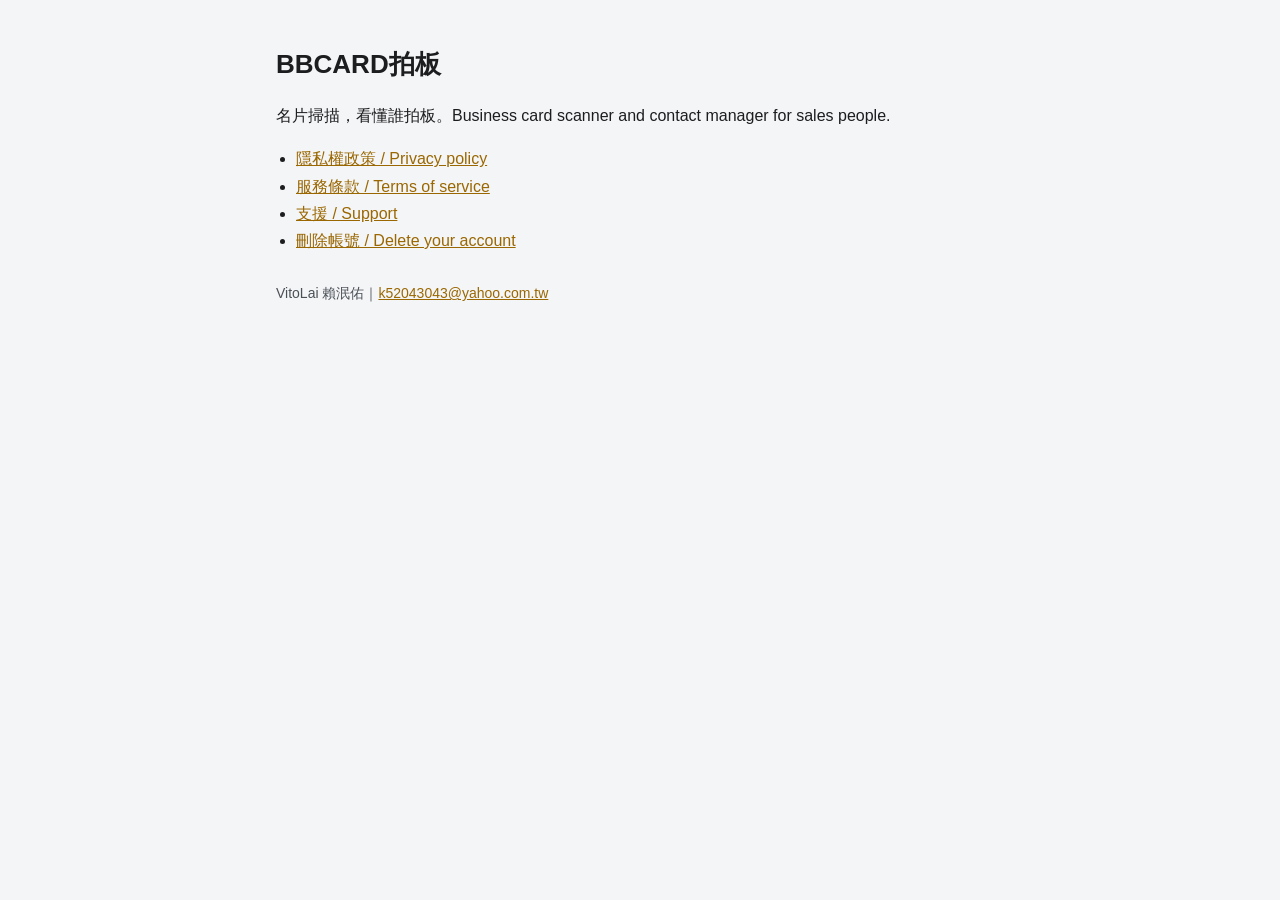
==== index.html @ b39d844d "Publish BBCARD privacy policy, terms, support and account-deletion pages Static pages generated from" ====
<!doctype html>
<html lang="zh-Hant"><head><meta charset="utf-8"><meta name="viewport" content="width=device-width, initial-scale=1"><title>BBCARD拍板</title><style>
:root{--bg:#f4f5f7;--card:#fff;--ink:#1c1d1f;--sub:#4b5057;--accent:#9a6700;--line:#e0e2e6}
@media (prefers-color-scheme:dark){:root{--bg:#242424;--card:#2f2f2f;--ink:#f4f4f4;--sub:#bdbdbd;--accent:#ffc83d;--line:#474747}}
*{box-sizing:border-box}
body{margin:0;background:var(--bg);color:var(--ink);font:16px/1.7 -apple-system,BlinkMacSystemFont,"Segoe UI","Noto Sans TC","PingFang TC","Microsoft JhengHei",Roboto,sans-serif}
main{max-width:760px;margin:0 auto;padding:24px 16px 64px}
header.top{display:flex;gap:12px;align-items:center;justify-content:space-between;flex-wrap:wrap;margin-bottom:8px}
header.top a.brand{font-weight:800;color:var(--ink);text-decoration:none;font-size:18px}
nav a{margin-right:14px;color:var(--accent);text-decoration:none;font-weight:600}
section.lang{background:var(--card);border:1px solid var(--line);border-radius:16px;padding:8px 22px 22px;margin:18px 0}
h1{font-size:26px;margin:18px 0 4px}
h2{font-size:18px;margin:26px 0 6px}
p,li{color:var(--ink)}
ul{padding-left:20px}
a{color:var(--accent)}
.meta{color:var(--sub);font-size:14px}
footer{color:var(--sub);font-size:14px;margin-top:28px}
</style></head>
<body><main>
<h1>BBCARD拍板</h1>
<p>名片掃描，看懂誰拍板。Business card scanner and contact manager for sales people.</p>
<ul>
<li><a href="privacy.html">隱私權政策 / Privacy policy</a></li>
<li><a href="terms.html">服務條款 / Terms of service</a></li>
<li><a href="support.html">支援 / Support</a></li>
<li><a href="delete-account.html">刪除帳號 / Delete your account</a></li>
</ul>
<footer>VitoLai 賴泯佑｜<a href="mailto:k52043043@yahoo.com.tw">k52043043@yahoo.com.tw</a></footer>
</main></body></html>
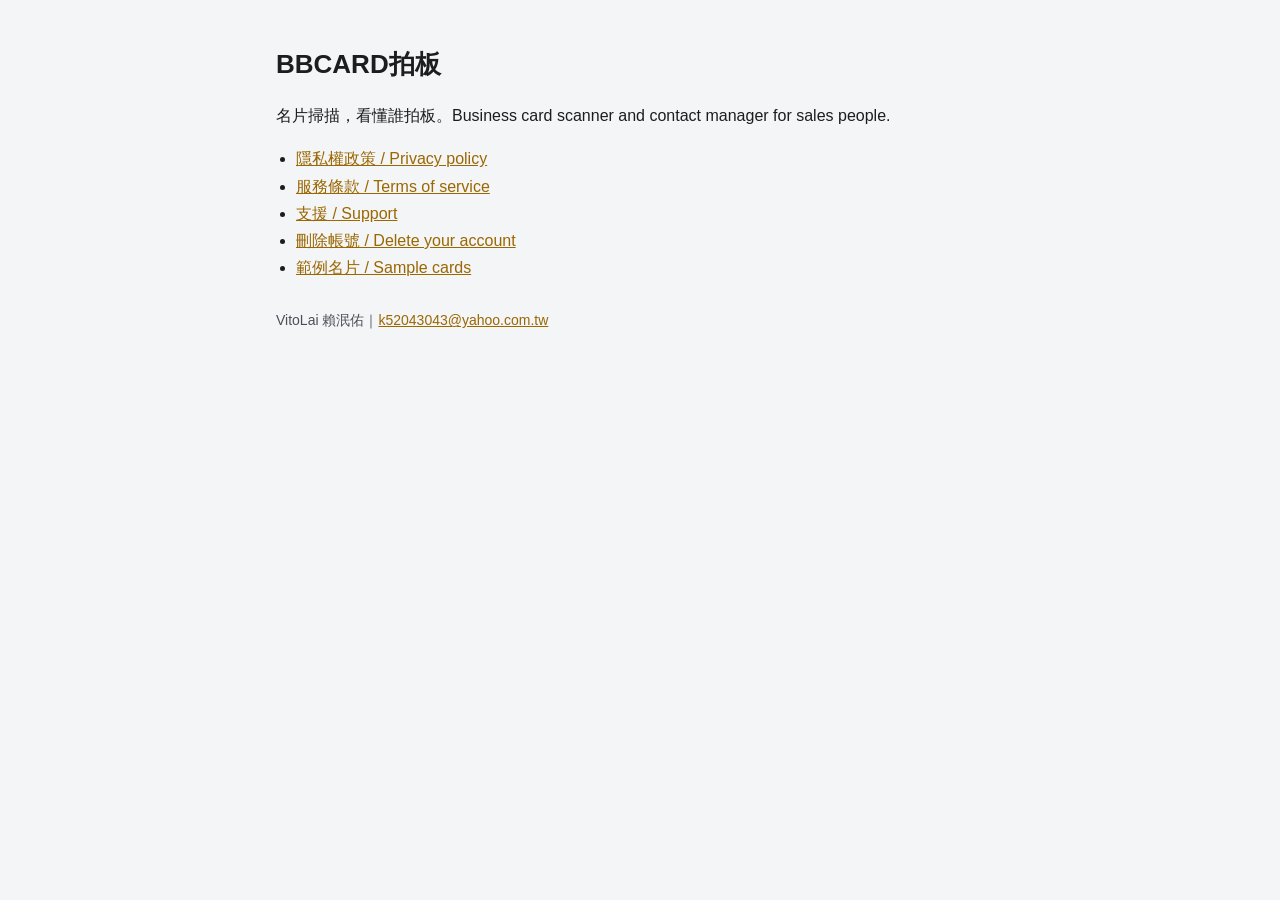
==== commit 00ef5fb0: "Add two fictional sample business cards for App Review A reviewer with no business card at hand can " ====
--- a/index.html
+++ b/index.html
@@ -25,6 +25,7 @@
 <li><a href="terms.html">服務條款 / Terms of service</a></li>
 <li><a href="support.html">支援 / Support</a></li>
 <li><a href="delete-account.html">刪除帳號 / Delete your account</a></li>
+<li><a href="sample-cards.html">範例名片 / Sample cards</a></li>
 </ul>
 <footer>VitoLai 賴泯佑｜<a href="mailto:k52043043@yahoo.com.tw">k52043043@yahoo.com.tw</a></footer>
 </main></body></html>
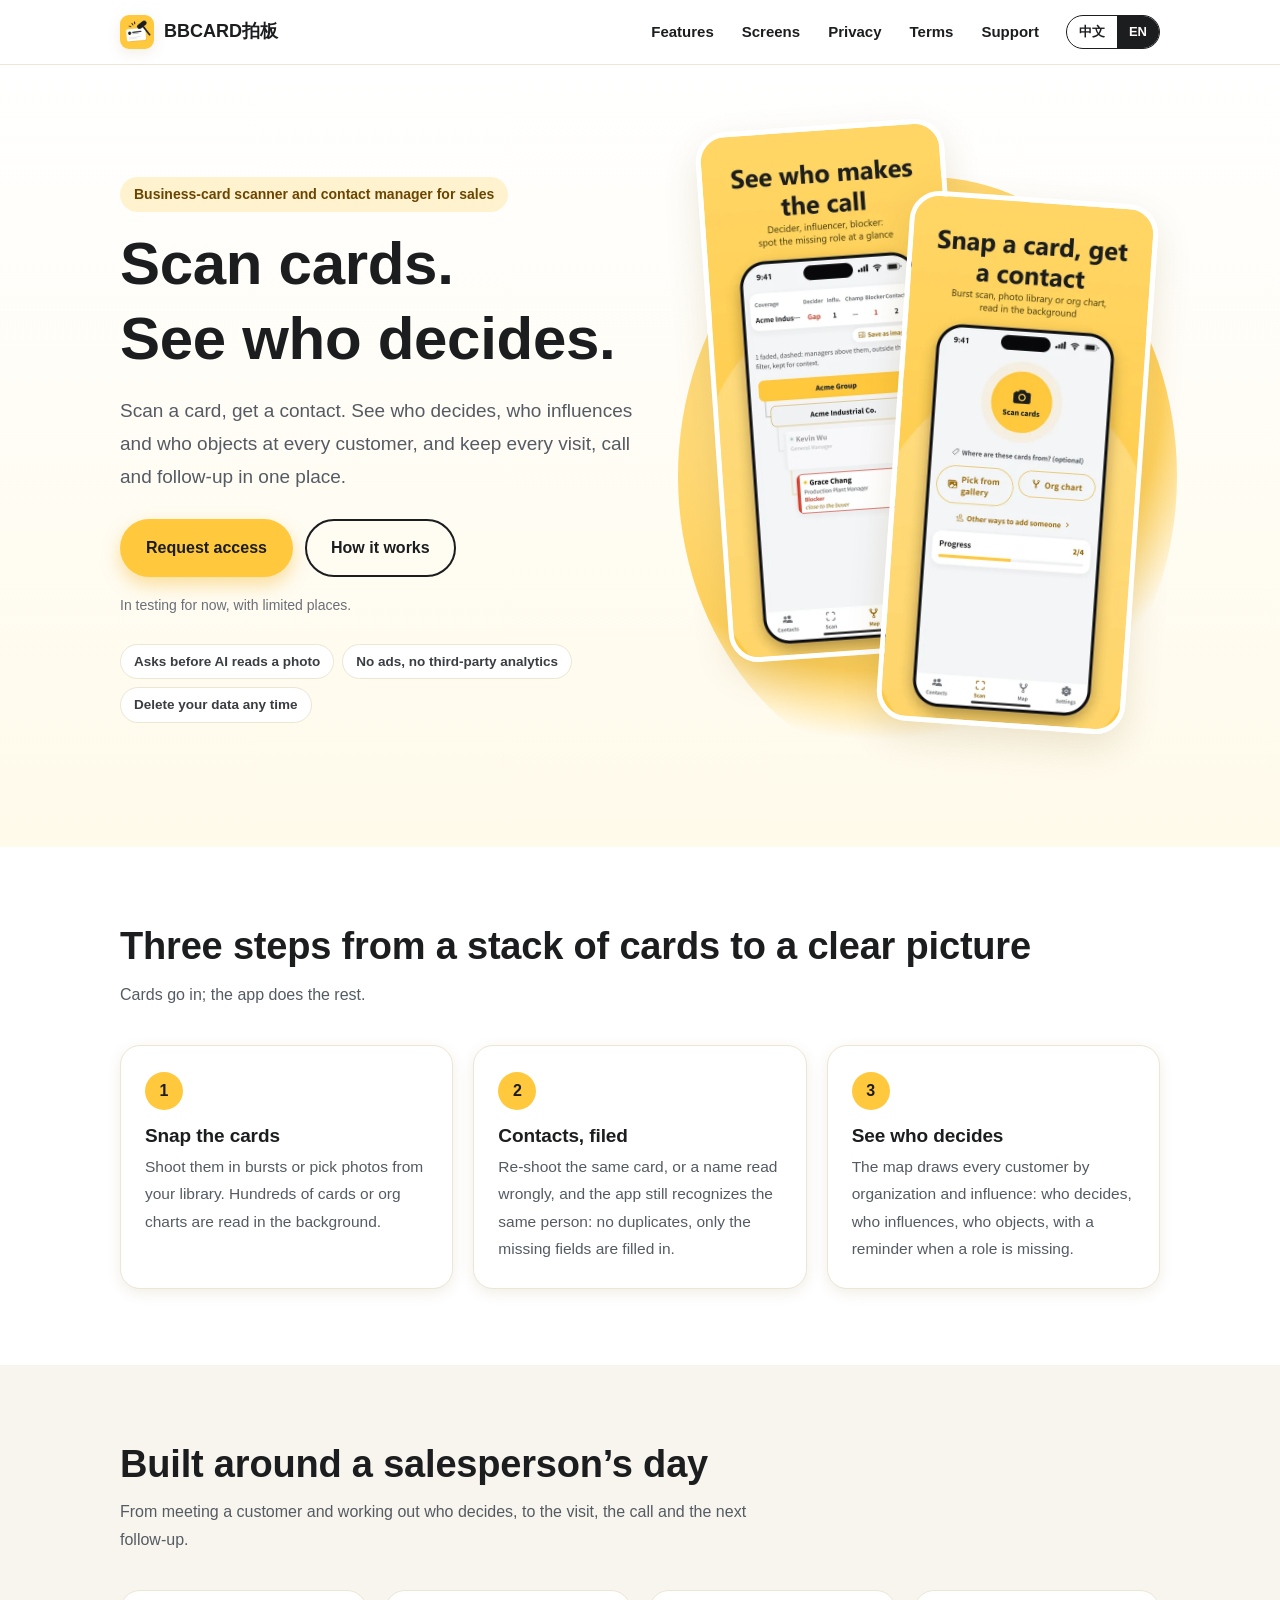
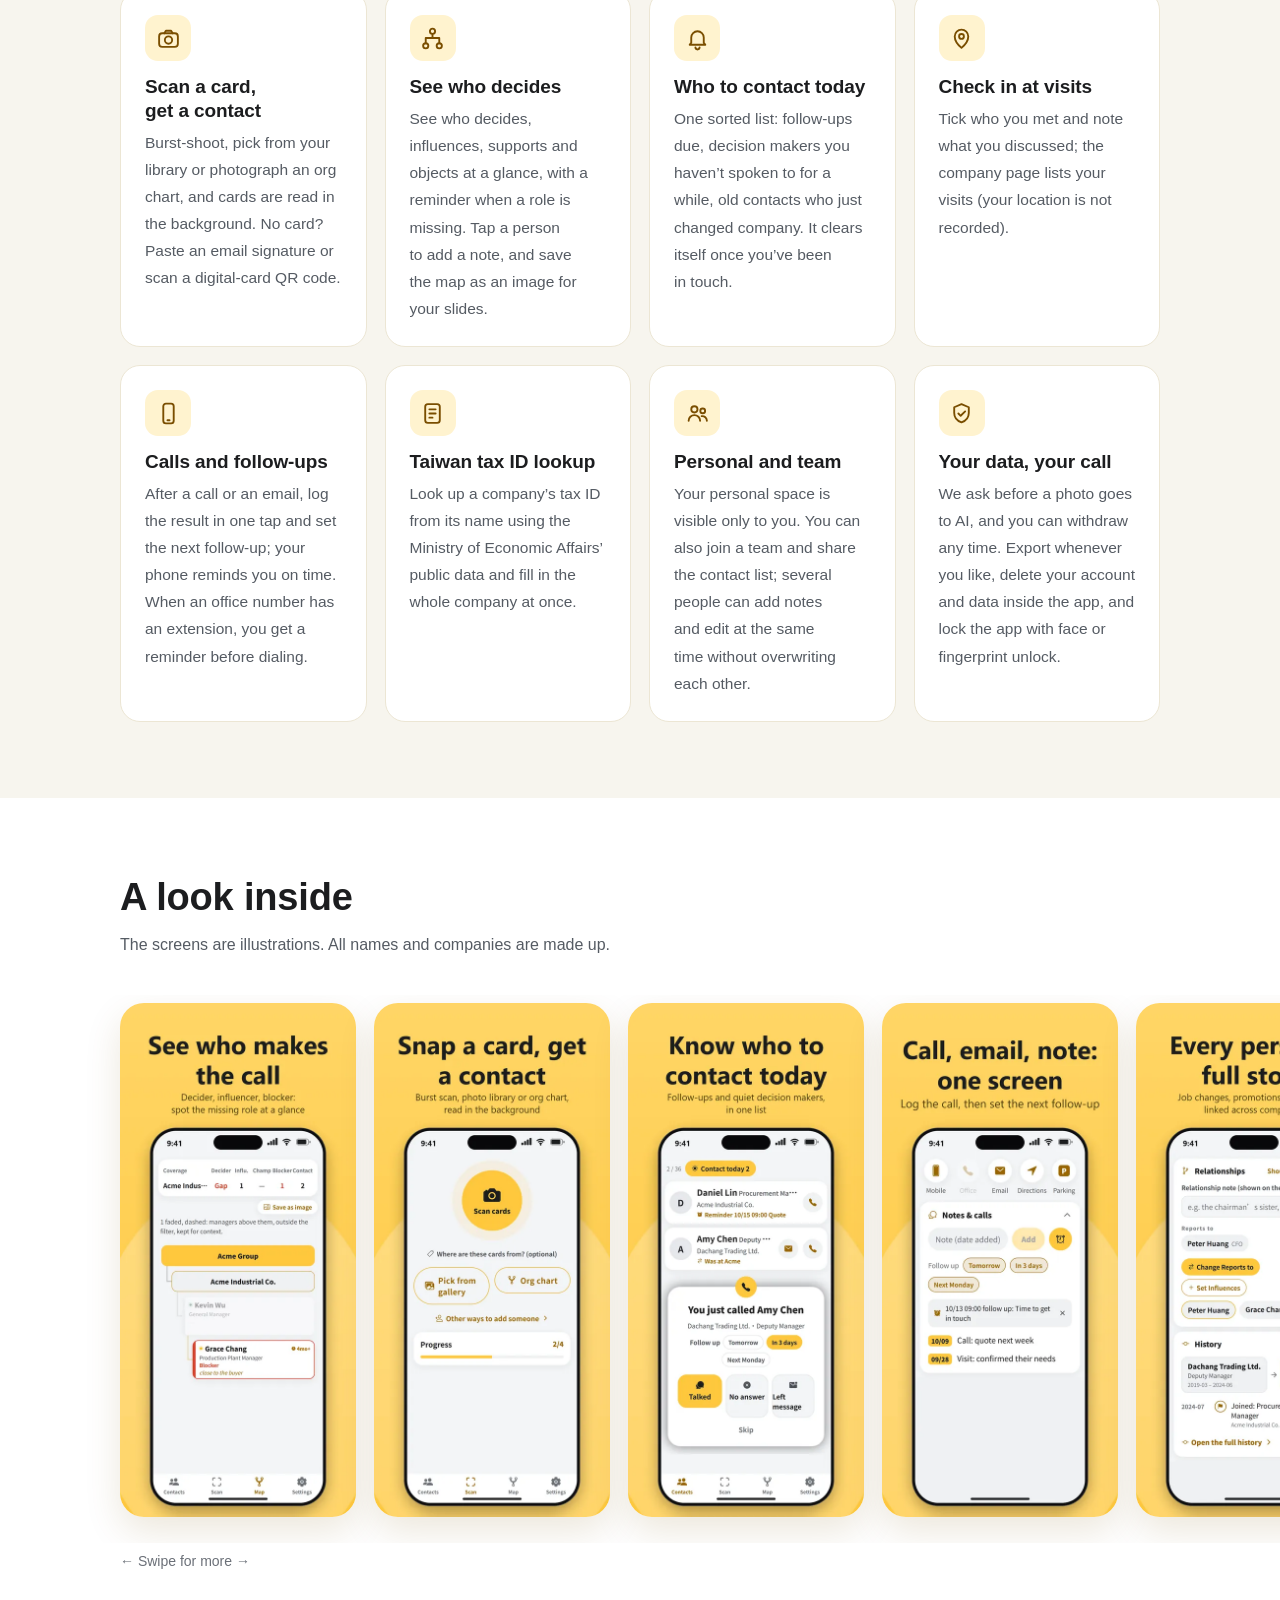
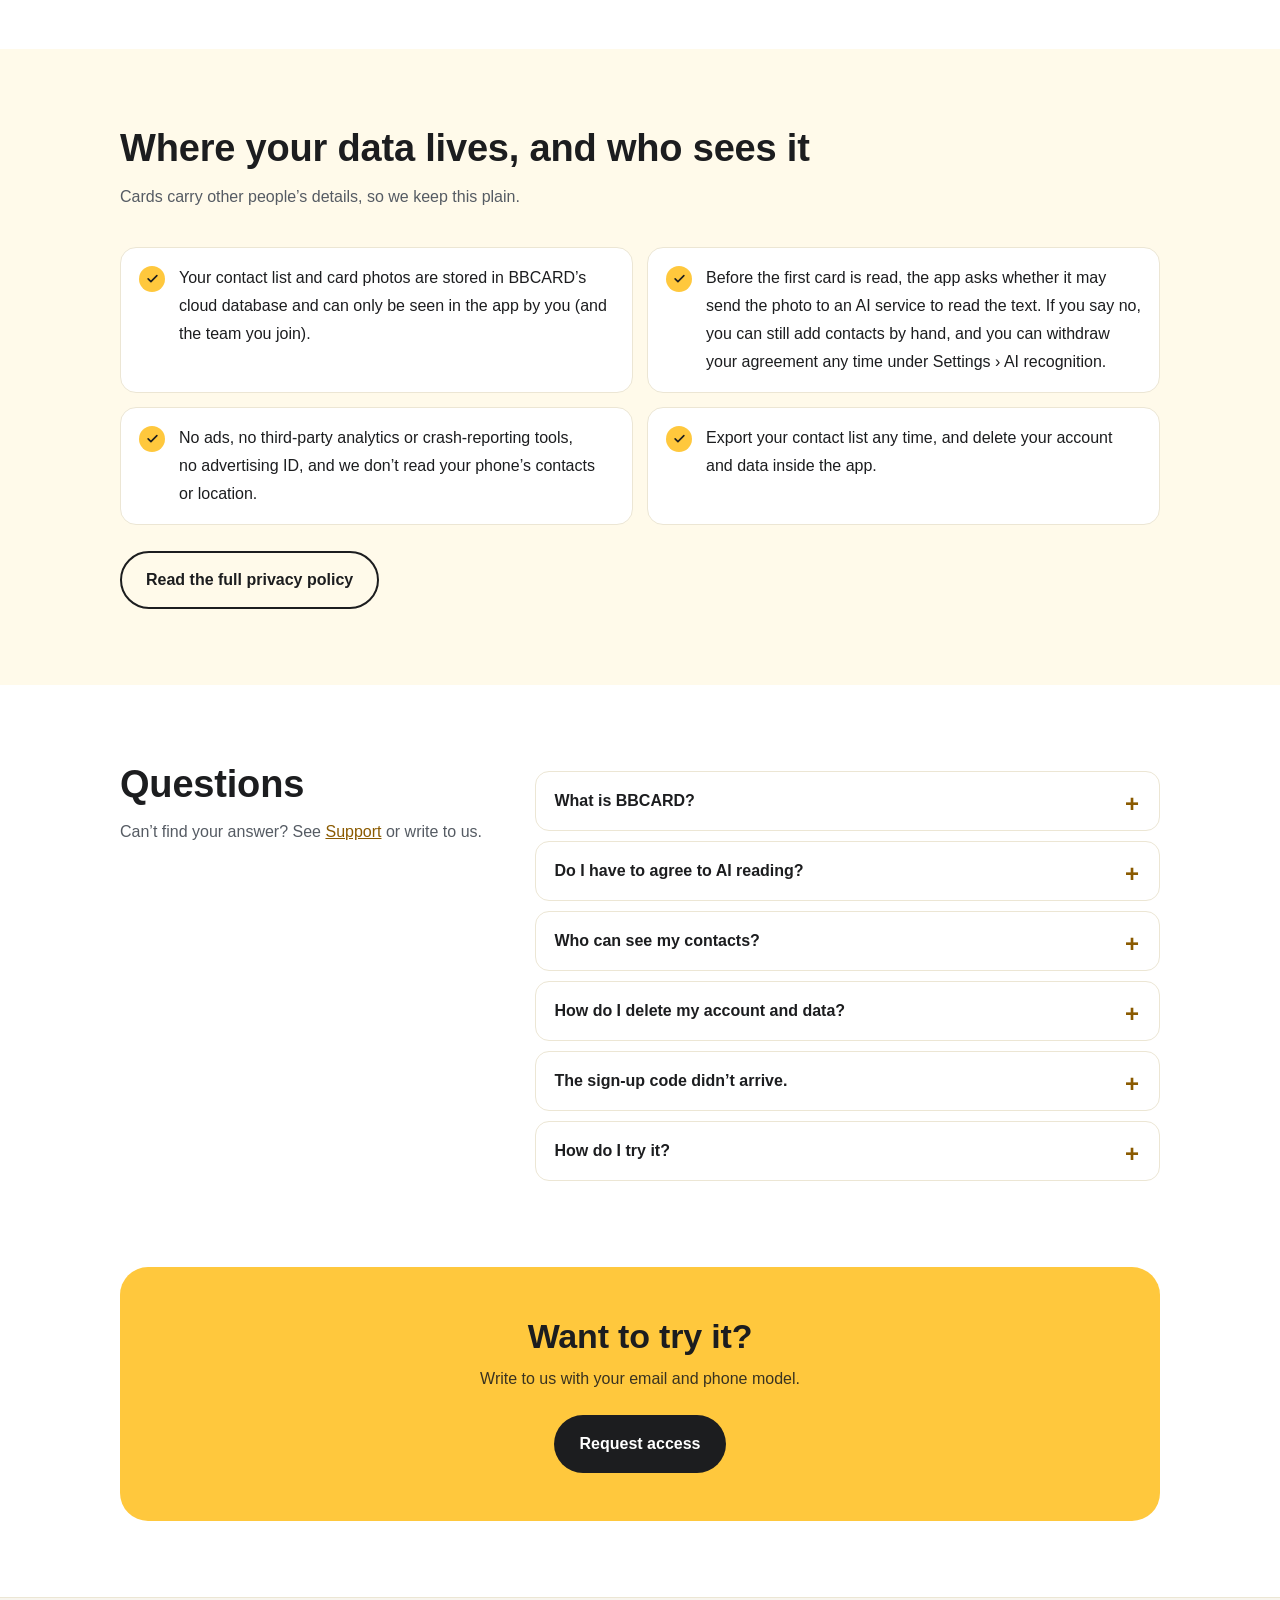
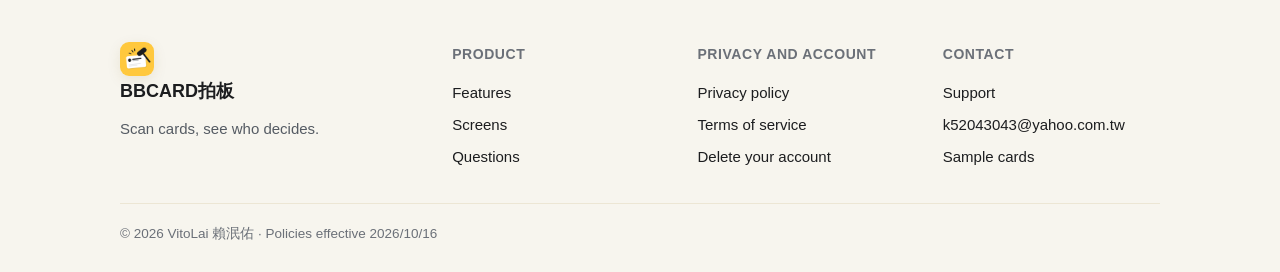
==== commit d8e7a52a: "Redesign the public site as a real website Home page (hero, three steps, features, screens, data pro" ====
--- a/index.html
+++ b/index.html
@@ -1,31 +1,94 @@
 <!doctype html>
-<html lang="zh-Hant"><head><meta charset="utf-8"><meta name="viewport" content="width=device-width, initial-scale=1"><title>BBCARD拍板</title><style>
-:root{--bg:#f4f5f7;--card:#fff;--ink:#1c1d1f;--sub:#4b5057;--accent:#9a6700;--line:#e0e2e6}
-@media (prefers-color-scheme:dark){:root{--bg:#242424;--card:#2f2f2f;--ink:#f4f4f4;--sub:#bdbdbd;--accent:#ffc83d;--line:#474747}}
-*{box-sizing:border-box}
-body{margin:0;background:var(--bg);color:var(--ink);font:16px/1.7 -apple-system,BlinkMacSystemFont,"Segoe UI","Noto Sans TC","PingFang TC","Microsoft JhengHei",Roboto,sans-serif}
-main{max-width:760px;margin:0 auto;padding:24px 16px 64px}
-header.top{display:flex;gap:12px;align-items:center;justify-content:space-between;flex-wrap:wrap;margin-bottom:8px}
-header.top a.brand{font-weight:800;color:var(--ink);text-decoration:none;font-size:18px}
-nav a{margin-right:14px;color:var(--accent);text-decoration:none;font-weight:600}
-section.lang{background:var(--card);border:1px solid var(--line);border-radius:16px;padding:8px 22px 22px;margin:18px 0}
-h1{font-size:26px;margin:18px 0 4px}
-h2{font-size:18px;margin:26px 0 6px}
-p,li{color:var(--ink)}
-ul{padding-left:20px}
-a{color:var(--accent)}
-.meta{color:var(--sub);font-size:14px}
-footer{color:var(--sub);font-size:14px;margin-top:28px}
-</style></head>
-<body><main>
-<h1>BBCARD拍板</h1>
-<p>名片掃描，看懂誰拍板。Business card scanner and contact manager for sales people.</p>
-<ul>
-<li><a href="privacy.html">隱私權政策 / Privacy policy</a></li>
-<li><a href="terms.html">服務條款 / Terms of service</a></li>
-<li><a href="support.html">支援 / Support</a></li>
-<li><a href="delete-account.html">刪除帳號 / Delete your account</a></li>
-<li><a href="sample-cards.html">範例名片 / Sample cards</a></li>
-</ul>
-<footer>VitoLai 賴泯佑｜<a href="mailto:k52043043@yahoo.com.tw">k52043043@yahoo.com.tw</a></footer>
-</main></body></html>
+<html lang="zh-Hant" data-lang="">
+<head>
+<meta charset="utf-8">
+<meta name="viewport" content="width=device-width, initial-scale=1">
+<script>(function(){var d=document.documentElement,l=null;try{var h=location.hash.slice(1),m=location.search.match(/[?&]lang=(zh|en)\b/);if(h==='zh'||h==='en')l=h;else if(m)l=m[1];if(!l){try{l=localStorage.getItem('bb-lang')}catch(e){}}if(l!=='zh'&&l!=='en')l=/^zh/i.test(navigator.language||'')?'zh':'en'}catch(e){l='zh'}d.setAttribute('data-lang',l);d.lang=l==='zh'?'zh-Hant':'en'})();</script>
+<title data-zh="BBCARD拍板｜名片掃描，看懂誰拍板" data-en="BBCARD | Scan cards, see who decides">BBCARD拍板｜名片掃描，看懂誰拍板 / BBCARD | Scan cards, see who decides</title>
+<meta name="description" content="BBCARD拍板：給業務的名片掃描與客戶管理 App。拍名片自動建檔，看懂每家客戶誰拍板，拜訪、電話、跟進一次記下。 BBCARD: a business-card scanner and contact manager for salespeople. Scan a card, see who decides at every customer, and keep visits, calls and follow-ups in one place.">
+<meta name="theme-color" content="#ffc83d">
+<meta name="color-scheme" content="light">
+<link rel="canonical" href="https://k52043043-bit.github.io/bbcard-legal/">
+<link rel="icon" type="image/png" sizes="32x32" href="assets/favicon-32.png">
+<link rel="apple-touch-icon" href="assets/apple-touch-icon.png">
+<meta property="og:type" content="website">
+<meta property="og:site_name" content="BBCARD拍板">
+<meta property="og:title" content="BBCARD拍板｜名片掃描，看懂誰拍板">
+<meta property="og:description" content="BBCARD拍板：給業務的名片掃描與客戶管理 App。拍名片自動建檔，看懂每家客戶誰拍板，拜訪、電話、跟進一次記下。">
+<meta property="og:url" content="https://k52043043-bit.github.io/bbcard-legal/">
+<meta property="og:image" content="https://k52043043-bit.github.io/bbcard-legal/assets/og.png">
+<meta name="twitter:card" content="summary_large_image">
+<link rel="stylesheet" href="assets/site.css">
+<script src="assets/site.js" defer></script>
+</head>
+<body>
+<a class="skip" href="#main"><span class="zh" lang="zh-Hant">跳到主要內容</span><span class="en" lang="en">Skip to main content</span></a>
+<header class="site-head"><div class="wrap bar">
+<a class="brand" href="index.html"><img src="assets/icon-192.png" width="34" height="34" alt="">BBCARD拍板</a>
+<nav class="nav" aria-label="Main"><a href="index.html#features"><span class="zh" lang="zh-Hant">功能</span><span class="en" lang="en">Features</span></a><a href="index.html#screens"><span class="zh" lang="zh-Hant">畫面</span><span class="en" lang="en">Screens</span></a><a href="privacy.html"><span class="zh" lang="zh-Hant">隱私</span><span class="en" lang="en">Privacy</span></a><a href="terms.html"><span class="zh" lang="zh-Hant">條款</span><span class="en" lang="en">Terms</span></a><a href="support.html"><span class="zh" lang="zh-Hant">支援</span><span class="en" lang="en">Support</span></a></nav>
+<div class="langsw" role="group" aria-label="Language"><button type="button" data-set-lang="zh" aria-pressed="false" lang="zh-Hant">中文</button><button type="button" data-set-lang="en" aria-pressed="false" lang="en">EN</button></div>
+</div></header>
+<main id="main">
+<section class="hero"><div class="wrap hero-grid">
+<div>
+<p class="eyebrow"><span class="zh" lang="zh-Hant">給業務的名片與客戶管理 App</span><span class="en" lang="en">Business-card scanner and contact manager for sales</span></p>
+<h1><span class="zh" lang="zh-Hant">名片掃描，<br>看懂誰拍板。</span><span class="en" lang="en">Scan cards.<br>See who decides.</span></h1>
+<p class="lead"><span class="zh" lang="zh-Hant">拍一張名片，自動建檔；每家客戶誰決策、誰影響、誰反對，一眼看懂；拜訪、電話、跟進一次記下，團隊分工一次看懂。</span><span class="en" lang="en">Scan a card, get a contact. See who decides, who influences and who objects at every customer, and keep every visit, call and follow-up in one place.</span></p>
+<div class="cta"><a class="btn primary" href="mailto:k52043043@yahoo.com.tw?subject=BBCARD%20%E6%B8%AC%E8%A9%A6%E7%94%B3%E8%AB%8B%20%2F%20Test%20request&amp;body=%E8%AB%8B%E9%99%84%E4%B8%8A%E4%BD%A0%E7%9A%84%20Email%20%E8%88%87%E6%89%8B%E6%A9%9F%E5%9E%8B%E8%99%9F%E3%80%82%0APlease%20include%20your%20email%20and%20phone%20model."><span class="zh" lang="zh-Hant">申請測試</span><span class="en" lang="en">Request access</span></a><a class="btn ghost" href="#how"><span class="zh" lang="zh-Hant">看看怎麼運作</span><span class="en" lang="en">How it works</span></a></div>
+<p class="note"><span class="zh" lang="zh-Hant">目前為測試階段，名額有限。</span><span class="en" lang="en">In testing for now, with limited places.</span></p>
+<ul class="chips"><li><span class="zh" lang="zh-Hant">AI 辨識前先徵求同意</span><span class="en" lang="en">Asks before AI reads a photo</span></li><li><span class="zh" lang="zh-Hant">沒有廣告與第三方分析</span><span class="en" lang="en">No ads, no third-party analytics</span></li><li><span class="zh" lang="zh-Hant">隨時可刪除帳號與資料</span><span class="en" lang="en">Delete your data any time</span></li></ul>
+</div>
+<div class="stage zh" aria-hidden="true"><img class="a" src="assets/shots/zh-1.webp" width="480" height="1044" alt="" decoding="async"><img class="b" src="assets/shots/zh-2.webp" width="480" height="1044" alt="" decoding="async"></div>
+<div class="stage en" aria-hidden="true"><img class="a" src="assets/shots/en-1.webp" width="480" height="1044" alt="" decoding="async"><img class="b" src="assets/shots/en-2.webp" width="480" height="1044" alt="" decoding="async"></div>
+</div></section>
+
+<section class="sec" id="how"><div class="wrap">
+<h2 class="sec-title"><span class="zh" lang="zh-Hant">三步驟，從一疊名片到看懂客戶</span><span class="en" lang="en">Three steps from a stack of cards to a clear picture</span></h2>
+<p class="sec-sub"><span class="zh" lang="zh-Hant">名片收進來，剩下的交給 App。</span><span class="en" lang="en">Cards go in; the app does the rest.</span></p>
+<ol class="steps"><li class="step"><span class="n">1</span><h3><span class="zh" lang="zh-Hant">拍名片</span><span class="en" lang="en">Snap the cards</span></h3><p><span class="zh" lang="zh-Hant">用相機連拍，或從相簿挑；一次上百張名片或組織圖也行，背景自動辨識。</span><span class="en" lang="en">Shoot them in bursts or pick photos from your library. Hundreds of cards or org charts are read in the background.</span></p></li><li class="step"><span class="n">2</span><h3><span class="zh" lang="zh-Hant">自動建檔</span><span class="en" lang="en">Contacts, filed</span></h3><p><span class="zh" lang="zh-Hant">同一張名片重拍、名字讀成別字，也認得出是同一個人，不會重複建檔，只補上缺的欄位。</span><span class="en" lang="en">Re-shoot the same card, or a name read wrongly, and the app still recognizes the same person: no duplicates, only the missing fields are filled in.</span></p></li><li class="step"><span class="n">3</span><h3><span class="zh" lang="zh-Hant">看懂誰拍板</span><span class="en" lang="en">See who decides</span></h3><p><span class="zh" lang="zh-Hant">關係圖依組織與影響力畫出每家客戶：誰決策、誰影響、誰反對，缺了哪個角色馬上提醒。</span><span class="en" lang="en">The map draws every customer by organization and influence: who decides, who influences, who objects, with a reminder when a role is missing.</span></p></li></ol>
+</div></section>
+
+<section class="sec gray" id="features"><div class="wrap">
+<h2 class="sec-title"><span class="zh" lang="zh-Hant">圍繞業務的一天設計</span><span class="en" lang="en">Built around a salesperson’s day</span></h2>
+<p class="sec-sub"><span class="zh" lang="zh-Hant">從認識客戶、釐清誰拍板，到拜訪、電話與下一次跟進。</span><span class="en" lang="en">From meeting a customer and working out who decides, to the visit, the call and the next follow-up.</span></p>
+<div class="cards"><article class="card"><div class="ico"><svg viewBox="0 0 24 24" aria-hidden="true" focusable="false"><rect x="3" y="7" width="18" height="13" rx="3"/><circle cx="12" cy="13.5" r="3.5"/><path d="M8 7l1.5-2.5h5L16 7"/></svg></div><h3><span class="zh" lang="zh-Hant">拍名片，自動建檔</span><span class="en" lang="en">Scan a card, get a contact</span></h3><p><span class="zh" lang="zh-Hant">連拍、相簿、組織圖都行，背景自動辨識。沒有名片也能貼上 Email 簽名檔，或掃對方的數位名片 QR。</span><span class="en" lang="en">Burst-shoot, pick from your library or photograph an org chart, and cards are read in the background. No card? Paste an email signature or scan a digital-card QR code.</span></p></article><article class="card"><div class="ico"><svg viewBox="0 0 24 24" aria-hidden="true" focusable="false"><circle cx="12" cy="5" r="2.5"/><circle cx="5.5" cy="19" r="2.5"/><circle cx="18.5" cy="19" r="2.5"/><path d="M12 7.5v4M12 11.5H5.5v5M12 11.5h6.5v5"/></svg></div><h3><span class="zh" lang="zh-Hant">看懂決策鏈</span><span class="en" lang="en">See who decides</span></h3><p><span class="zh" lang="zh-Hant">誰決策、誰影響、誰支持、誰反對一目了然，缺了哪個角色馬上提醒；在關係圖上點人就能寫附註，也能存成圖檔放進簡報。</span><span class="en" lang="en">See who decides, influences, supports and objects at a glance, with a reminder when a role is missing. Tap a person to add a note, and save the map as an image for your slides.</span></p></article><article class="card"><div class="ico"><svg viewBox="0 0 24 24" aria-hidden="true" focusable="false"><path d="M6 16v-5a6 6 0 1 1 12 0v5l1.5 2h-15z"/><path d="M10 20.5a2 2 0 0 0 4 0"/></svg></div><h3><span class="zh" lang="zh-Hant">今天該聯絡誰</span><span class="en" lang="en">Who to contact today</span></h3><p><span class="zh" lang="zh-Hant">一張清單排好：該跟進的、太久沒聯絡的決策者、剛換公司的老窗口；聯絡過就自動消失。</span><span class="en" lang="en">One sorted list: follow-ups due, decision makers you haven’t spoken to for a while, old contacts who just changed company. It clears itself once you’ve been in touch.</span></p></article><article class="card"><div class="ico"><svg viewBox="0 0 24 24" aria-hidden="true" focusable="false"><path d="M12 21s-6.5-5.6-6.5-11a6.5 6.5 0 0 1 13 0c0 5.4-6.5 11-6.5 11z"/><circle cx="12" cy="10" r="2.3"/></svg></div><h3><span class="zh" lang="zh-Hant">拜訪打卡</span><span class="en" lang="en">Check in at visits</span></h3><p><span class="zh" lang="zh-Hant">勾選當天見到的人、記一句談了什麼，公司頁自動列出拜訪紀錄（不記錄位置）。</span><span class="en" lang="en">Tick who you met and note what you discussed; the company page lists your visits (your location is not recorded).</span></p></article><article class="card"><div class="ico"><svg viewBox="0 0 24 24" aria-hidden="true" focusable="false"><rect x="7" y="2.5" width="10" height="19" rx="2.5"/><path d="M11 18.5h2"/></svg></div><h3><span class="zh" lang="zh-Hant">電話與跟進</span><span class="en" lang="en">Calls and follow-ups</span></h3><p><span class="zh" lang="zh-Hant">打完電話、寄完信，一鍵記下結果並設下次跟進，時間到手機提醒你。公司電話有分機時，撥號前會先提醒。</span><span class="en" lang="en">After a call or an email, log the result in one tap and set the next follow-up; your phone reminds you on time. When an office number has an extension, you get a reminder before dialing.</span></p></article><article class="card"><div class="ico"><svg viewBox="0 0 24 24" aria-hidden="true" focusable="false"><rect x="5" y="3" width="14" height="18" rx="2.5"/><path d="M9 8h6M9 12h6M9 16h3"/></svg></div><h3><span class="zh" lang="zh-Hant">一鍵查統編</span><span class="en" lang="en">Taiwan tax ID lookup</span></h3><p><span class="zh" lang="zh-Hant">用公司名稱查經濟部公開資料，整家公司一起補。</span><span class="en" lang="en">Look up a company’s tax ID from its name using the Ministry of Economic Affairs’ public data and fill in the whole company at once.</span></p></article><article class="card"><div class="ico"><svg viewBox="0 0 24 24" aria-hidden="true" focusable="false"><circle cx="9" cy="8" r="3"/><path d="M3.5 19a5.5 5.5 0 0 1 11 0"/><circle cx="17" cy="9.5" r="2.3"/><path d="M16 14.5a4.5 4.5 0 0 1 5 4.5"/></svg></div><h3><span class="zh" lang="zh-Hant">個人與團隊</span><span class="en" lang="en">Personal and team</span></h3><p><span class="zh" lang="zh-Hant">個人空間只有你看得到；也可以加入團隊與同事共用名冊，多人同時記備註、改資料也不會蓋掉彼此。</span><span class="en" lang="en">Your personal space is visible only to you. You can also join a team and share the contact list; several people can add notes and edit at the same time without overwriting each other.</span></p></article><article class="card"><div class="ico"><svg viewBox="0 0 24 24" aria-hidden="true" focusable="false"><path d="M12 3l7 3v5.5c0 4.2-3 7.6-7 9-4-1.4-7-4.8-7-9V6z"/><path d="M9 12l2.2 2.2L15.5 10"/></svg></div><h3><span class="zh" lang="zh-Hant">資料你做主</span><span class="en" lang="en">Your data, your call</span></h3><p><span class="zh" lang="zh-Hant">照片交給 AI 辨識前先問你，隨時可撤回；可隨時匯出，也能在 App 裡刪除帳號與資料；可用臉部辨識或指紋鎖住 App。</span><span class="en" lang="en">We ask before a photo goes to AI, and you can withdraw any time. Export whenever you like, delete your account and data inside the app, and lock the app with face or fingerprint unlock.</span></p></article></div>
+</div></section>
+
+<section class="sec" id="screens"><div class="wrap">
+<h2 class="sec-title"><span class="zh" lang="zh-Hant">畫面一覽</span><span class="en" lang="en">A look inside</span></h2>
+<p class="sec-sub"><span class="zh" lang="zh-Hant">畫面為示意圖，範例人名與公司皆為虛構。</span><span class="en" lang="en">The screens are illustrations. All names and companies are made up.</span></p>
+<div class="gallery zh" lang="zh-Hant"><figure><img src="assets/shots/zh-1.webp" width="480" height="1044" loading="lazy" decoding="async" alt="畫面：看懂誰拍板"></figure><figure><img src="assets/shots/zh-2.webp" width="480" height="1044" loading="lazy" decoding="async" alt="畫面：拍名片，自動建檔"></figure><figure><img src="assets/shots/zh-3.webp" width="480" height="1044" loading="lazy" decoding="async" alt="畫面：今天該聯絡誰"></figure><figure><img src="assets/shots/zh-4.webp" width="480" height="1044" loading="lazy" decoding="async" alt="畫面：電話、Email、備註，一個畫面搞定"></figure><figure><img src="assets/shots/zh-5.webp" width="480" height="1044" loading="lazy" decoding="async" alt="畫面：記得每個人的來龍去脈"></figure><figure><img src="assets/shots/zh-6.webp" width="480" height="1044" loading="lazy" decoding="async" alt="畫面：拜訪打卡，記下見到誰"></figure><figure><img src="assets/shots/zh-7.webp" width="480" height="1044" loading="lazy" decoding="async" alt="畫面：撥分機，先提醒你"></figure><figure><img src="assets/shots/zh-8.webp" width="480" height="1044" loading="lazy" decoding="async" alt="畫面：一鍵查統編"></figure></div>
+<div class="gallery en" lang="en"><figure><img src="assets/shots/en-1.webp" width="480" height="1044" loading="lazy" decoding="async" alt="Screen: See who makes the call"></figure><figure><img src="assets/shots/en-2.webp" width="480" height="1044" loading="lazy" decoding="async" alt="Screen: Snap a card, get a contact"></figure><figure><img src="assets/shots/en-3.webp" width="480" height="1044" loading="lazy" decoding="async" alt="Screen: Know who to contact today"></figure><figure><img src="assets/shots/en-4.webp" width="480" height="1044" loading="lazy" decoding="async" alt="Screen: Call, email, note: one screen"></figure><figure><img src="assets/shots/en-5.webp" width="480" height="1044" loading="lazy" decoding="async" alt="Screen: Every person’s full story"></figure><figure><img src="assets/shots/en-6.webp" width="480" height="1044" loading="lazy" decoding="async" alt="Screen: Check in at every visit"></figure><figure><img src="assets/shots/en-7.webp" width="480" height="1044" loading="lazy" decoding="async" alt="Screen: Extensions, handled"></figure><figure><img src="assets/shots/en-8.webp" width="480" height="1044" loading="lazy" decoding="async" alt="Screen: Look up Taiwan tax IDs"></figure></div>
+<p class="hint"><span class="zh" lang="zh-Hant">← 左右滑動看更多 →</span><span class="en" lang="en">← Swipe for more →</span></p>
+</div></section>
+
+<section class="sec tint" id="privacy"><div class="wrap">
+<h2 class="sec-title"><span class="zh" lang="zh-Hant">資料放哪裡、誰看得到</span><span class="en" lang="en">Where your data lives, and who sees it</span></h2>
+<p class="sec-sub"><span class="zh" lang="zh-Hant">名片上是別人的資料，所以我們把話說清楚。</span><span class="en" lang="en">Cards carry other people’s details, so we keep this plain.</span></p>
+<ul class="promise"><li><span class="tick"><svg viewBox="0 0 24 24" aria-hidden="true"><path d="M5 12.5l4.5 4.5L19 7.5"/></svg></span><span><span class="zh" lang="zh-Hant">名冊與名片照片存放在 BBCARD 的雲端資料庫，只有你（和你加入的團隊）在 App 裡看得到。</span><span class="en" lang="en">Your contact list and card photos are stored in BBCARD’s cloud database and can only be seen in the app by you (and the team you join).</span></span></li><li><span class="tick"><svg viewBox="0 0 24 24" aria-hidden="true"><path d="M5 12.5l4.5 4.5L19 7.5"/></svg></span><span><span class="zh" lang="zh-Hant">第一次辨識名片前，App 會先問你是否同意把照片交給 AI 服務讀出文字。不同意也能用，手動新增聯絡人就好；同意後隨時可在「設定 › AI 辨識」撤回。</span><span class="en" lang="en">Before the first card is read, the app asks whether it may send the photo to an AI service to read the text. If you say no, you can still add contacts by hand, and you can withdraw your agreement any time under Settings › AI recognition.</span></span></li><li><span class="tick"><svg viewBox="0 0 24 24" aria-hidden="true"><path d="M5 12.5l4.5 4.5L19 7.5"/></svg></span><span><span class="zh" lang="zh-Hant">沒有廣告，沒有第三方分析或當機回報工具，不收集廣告 ID，不讀取手機通訊錄和位置。</span><span class="en" lang="en">No ads, no third-party analytics or crash-reporting tools, no advertising ID, and we don’t read your phone’s contacts or location.</span></span></li><li><span class="tick"><svg viewBox="0 0 24 24" aria-hidden="true"><path d="M5 12.5l4.5 4.5L19 7.5"/></svg></span><span><span class="zh" lang="zh-Hant">隨時可以匯出名冊，也可以在 App 裡刪除帳號與資料。</span><span class="en" lang="en">Export your contact list any time, and delete your account and data inside the app.</span></span></li></ul>
+<a class="btn ghost" href="privacy.html"><span class="zh" lang="zh-Hant">看完整隱私權政策</span><span class="en" lang="en">Read the full privacy policy</span></a>
+</div></section>
+
+<section class="sec" id="faq"><div class="wrap faq-grid">
+<div><h2 class="sec-title"><span class="zh" lang="zh-Hant">常見問題</span><span class="en" lang="en">Questions</span></h2>
+<p class="sec-sub"><span class="zh" lang="zh-Hant">找不到答案？到<a href="support.html">支援頁</a>看看，或寫信給我們。</span><span class="en" lang="en">Can’t find your answer? See <a href="support.html">Support</a> or write to us.</span></p></div>
+<div class="faq"><details><summary><span class="zh" lang="zh-Hant">BBCARD拍板是什麼？</span><span class="en" lang="en">What is BBCARD?</span></summary><p><span class="zh" lang="zh-Hant">給業務用的名片與客戶管理 App：拍名片自動建檔、畫出每家客戶的決策關係圖，並記錄拜訪、電話與跟進。</span><span class="en" lang="en">A business-card and customer-management app for salespeople: scan cards into contacts, see each customer’s decision map, and log visits, calls and follow-ups.</span></p></details><details><summary><span class="zh" lang="zh-Hant">一定要同意 AI 辨識嗎？</span><span class="en" lang="en">Do I have to agree to AI reading?</span></summary><p><span class="zh" lang="zh-Hant">不用。不同意也能使用，手動新增聯絡人就好；同意後可以隨時在「設定 › AI 辨識」撤回。</span><span class="en" lang="en">No. You can still use the app and add contacts by hand. If you agree, you can withdraw any time under Settings › AI recognition.</span></p></details><details><summary><span class="zh" lang="zh-Hant">我的名片資料誰看得到？</span><span class="en" lang="en">Who can see my contacts?</span></summary><p><span class="zh" lang="zh-Hant">個人空間只有你看得到。加入團隊後，團隊名冊由同一個團隊的成員共用，由負責人決定誰加入。細節見<a href="privacy.html">隱私權政策</a>。</span><span class="en" lang="en">Your personal space is visible only to you. In a team, the roster is shared by the team’s members, and the owner decides who joins. Details are in the <a href="privacy.html">privacy policy</a>.</span></p></details><details><summary><span class="zh" lang="zh-Hant">怎麼刪除帳號與資料？</span><span class="en" lang="en">How do I delete my account and data?</span></summary><p><span class="zh" lang="zh-Hant">在 App 裡到「設定 › 隱私與條款 › 刪除資料與帳號」即可；登不進去也可以來信。步驟見<a href="delete-account.html">刪除帳號說明</a>。</span><span class="en" lang="en">In the app go to Settings › Privacy &amp; terms › Delete data &amp; account. If you can’t sign in, write to us. The steps are in <a href="delete-account.html">how to delete your account</a>.</span></p></details><details><summary><span class="zh" lang="zh-Hant">收不到驗證碼怎麼辦？</span><span class="en" lang="en">The sign-up code didn’t arrive.</span></summary><p><span class="zh" lang="zh-Hant">先看垃圾郵件匣，等一分鐘再按「重寄驗證碼」；還是收不到，請來信，我們會協助。</span><span class="en" lang="en">Check your spam folder, wait a minute and tap “Send the code again”; if it still doesn’t come, write to us and we’ll help.</span></p></details><details><summary><span class="zh" lang="zh-Hant">怎麼申請試用？</span><span class="en" lang="en">How do I try it?</span></summary><p><span class="zh" lang="zh-Hant">目前為測試階段，名額有限。請寫信給我們，附上你的 Email 與手機型號。</span><span class="en" lang="en">BBCARD is in testing with limited places. Write to us with your email and phone model.</span></p></details></div>
+</div></section>
+
+<section class="sec" style="padding-top:0"><div class="wrap"><div class="cta-band">
+<h2><span class="zh" lang="zh-Hant">想試試看？</span><span class="en" lang="en">Want to try it?</span></h2>
+<p><span class="zh" lang="zh-Hant">寫信給我們，附上你的 Email 與手機型號。</span><span class="en" lang="en">Write to us with your email and phone model.</span></p>
+<a class="btn dark" href="mailto:k52043043@yahoo.com.tw?subject=BBCARD%20%E6%B8%AC%E8%A9%A6%E7%94%B3%E8%AB%8B%20%2F%20Test%20request&amp;body=%E8%AB%8B%E9%99%84%E4%B8%8A%E4%BD%A0%E7%9A%84%20Email%20%E8%88%87%E6%89%8B%E6%A9%9F%E5%9E%8B%E8%99%9F%E3%80%82%0APlease%20include%20your%20email%20and%20phone%20model."><span class="zh" lang="zh-Hant">申請測試</span><span class="en" lang="en">Request access</span></a>
+</div></div></section>
+</main>
+<footer class="site-foot"><div class="wrap">
+<div class="foot">
+<div><a class="brand" href="index.html" style="padding:0"><img src="assets/icon-192.png" width="34" height="34" alt="">BBCARD拍板</a><p><span class="zh" lang="zh-Hant">名片掃描，看懂誰拍板。</span><span class="en" lang="en">Scan cards, see who decides.</span></p></div>
+<div><h4><span class="zh" lang="zh-Hant">產品</span><span class="en" lang="en">Product</span></h4><a href="index.html#features"><span class="zh" lang="zh-Hant">功能</span><span class="en" lang="en">Features</span></a><a href="index.html#screens"><span class="zh" lang="zh-Hant">畫面一覽</span><span class="en" lang="en">Screens</span></a><a href="index.html#faq"><span class="zh" lang="zh-Hant">常見問題</span><span class="en" lang="en">Questions</span></a></div>
+<div><h4><span class="zh" lang="zh-Hant">隱私與帳號</span><span class="en" lang="en">Privacy and account</span></h4><a href="privacy.html"><span class="zh" lang="zh-Hant">隱私權政策</span><span class="en" lang="en">Privacy policy</span></a><a href="terms.html"><span class="zh" lang="zh-Hant">服務條款</span><span class="en" lang="en">Terms of service</span></a><a href="delete-account.html"><span class="zh" lang="zh-Hant">刪除帳號</span><span class="en" lang="en">Delete your account</span></a></div>
+<div><h4><span class="zh" lang="zh-Hant">聯絡</span><span class="en" lang="en">Contact</span></h4><a href="support.html"><span class="zh" lang="zh-Hant">支援</span><span class="en" lang="en">Support</span></a><a href="mailto:k52043043@yahoo.com.tw">k52043043@yahoo.com.tw</a><a href="sample-cards.html"><span class="zh" lang="zh-Hant">範例名片</span><span class="en" lang="en">Sample cards</span></a></div>
+</div>
+<div class="legal-line">© 2026 VitoLai 賴泯佑 · <span class="zh" lang="zh-Hant">政策生效日期</span><span class="en" lang="en">Policies effective</span> 2026/10/16</div>
+</div></footer>
+</body>
+</html>
--- a/assets/site.css
+++ b/assets/site.css
@@ -0,0 +1,140 @@
+:root{--y:#ffc83d;--y-d:#f0aa00;--y-soft:#fff3cf;--y-bg:#fffaea;--ink:#1c1d1f;--sub:#555b63;--mute:#6b7078;--line:#ece6d4;--paper:#fff;--gray:#f7f5ee;--link:#8a5a00;--r:20px;--shadow:0 14px 36px rgba(122,84,0,.14);--shadow-s:0 4px 14px rgba(122,84,0,.10);color-scheme:light}
+*{box-sizing:border-box}
+html{-webkit-text-size-adjust:100%;scroll-padding-top:84px}
+@media (prefers-reduced-motion:no-preference){html{scroll-behavior:smooth}}
+body{margin:0;background:var(--paper);color:var(--ink);font:16px/1.75 -apple-system,BlinkMacSystemFont,"Segoe UI","Noto Sans TC","PingFang TC","Microsoft JhengHei",Roboto,"Helvetica Neue",Arial,sans-serif;-webkit-font-smoothing:antialiased}
+img{max-width:100%;height:auto;display:block}
+a{color:var(--link)}
+a:focus-visible,button:focus-visible,summary:focus-visible{outline:3px solid var(--ink);outline-offset:3px;border-radius:6px}
+.skip{position:absolute;left:-999px;top:8px;background:var(--ink);color:#fff;padding:8px 14px;border-radius:8px;z-index:60}
+.skip:focus{left:8px}
+html[data-lang="zh"] .en,html[data-lang="en"] .zh{display:none!important}
+.wrap{max-width:1080px;margin:0 auto;padding:0 20px}
+h1,h2,h3{line-height:1.25;letter-spacing:-.005em;text-wrap:balance}
+p,li{text-wrap:pretty}
+
+/* header */
+.site-head{position:sticky;top:0;z-index:40;background:#fff;border-bottom:1px solid var(--line)}
+@supports (backdrop-filter:blur(8px)){.site-head{background:rgba(255,255,255,.86);backdrop-filter:saturate(170%) blur(12px)}}
+.bar{display:flex;align-items:center;gap:14px;min-height:64px}
+.brand{display:flex;align-items:center;gap:10px;font-weight:800;font-size:18px;color:var(--ink);text-decoration:none;white-space:nowrap}
+.brand img{width:34px;height:34px;border-radius:9px;box-shadow:var(--shadow-s)}
+.nav{display:flex;gap:2px;margin-left:auto;align-items:center}
+.nav a{padding:8px 13px;border-radius:999px;color:var(--ink);text-decoration:none;font-weight:600;font-size:15px}
+.nav a:hover,.nav a[aria-current="page"]{background:var(--y-soft)}
+.langsw{display:flex;border:1.5px solid var(--ink);border-radius:999px;overflow:hidden}
+.langsw button{font:inherit;font-size:13px;font-weight:700;border:0;background:transparent;padding:5px 12px;cursor:pointer;color:var(--ink)}
+.langsw button[aria-pressed="true"]{background:var(--ink);color:#fff}
+@media (max-width:760px){.bar{flex-wrap:wrap;gap:0 12px;padding-top:8px}.langsw{order:2;margin-left:auto}.nav{order:3;flex-basis:100%;margin:6px -20px 0;padding:0 14px 8px;overflow-x:auto;white-space:nowrap;-webkit-overflow-scrolling:touch}.nav a{flex:none}}
+
+/* buttons */
+.btn{display:inline-flex;align-items:center;gap:8px;padding:13px 24px;border-radius:999px;font-weight:700;font-size:16px;text-decoration:none;border:2px solid transparent;transition:transform .15s,box-shadow .15s,background .15s;cursor:pointer;font-family:inherit}
+.btn.primary{background:var(--y);color:var(--ink);box-shadow:0 8px 18px rgba(240,170,0,.35)}
+.btn.primary:hover{background:#ffbb14;transform:translateY(-1px)}
+.btn.ghost{border-color:var(--ink);color:var(--ink);background:transparent}
+.btn.ghost:hover{background:var(--ink);color:#fff}
+.btn.dark{background:var(--ink);color:#fff}
+.btn.dark:hover{background:#000;transform:translateY(-1px)}
+
+/* hero */
+.hero{background:linear-gradient(180deg,#fff 0%,var(--y-bg) 100%);overflow:hidden}
+.hero-grid{display:grid;grid-template-columns:1.08fr .92fr;gap:28px;align-items:center;padding-top:60px;padding-bottom:72px}
+.eyebrow{display:inline-block;margin:0 0 14px;padding:5px 14px;border-radius:999px;background:var(--y-soft);color:#6b4500;font-weight:700;font-size:14px}
+.hero h1{font-size:clamp(34px,5.6vw,60px);margin:0 0 18px;font-weight:800}
+.lead{font-size:clamp(16px,2vw,19px);color:var(--sub);max-width:34em;margin:0 0 26px}
+.cta{display:flex;flex-wrap:wrap;gap:12px;margin-bottom:16px}
+.note{color:var(--mute);font-size:14px;margin:0}
+.chips{display:flex;flex-wrap:wrap;gap:8px;margin:26px 0 0;padding:0;list-style:none}
+.chips li{background:#fff;border:1px solid var(--line);border-radius:999px;padding:5px 13px;font-size:13.5px;font-weight:600;color:#3a3d42}
+.stage{position:relative;width:min(100%,430px);margin:0 auto;aspect-ratio:430/650}
+.stage::before{content:"";position:absolute;inset:8% -8% 0 -8%;border-radius:50%;background:radial-gradient(circle at 40% 35%,#ffe9a8,#ffd25f 58%,rgba(255,200,61,0) 72%)}
+.stage img{position:absolute;width:58%;height:auto;border-radius:30px;border:5px solid #fff;box-shadow:var(--shadow)}
+.stage .a{left:0;top:0;transform:rotate(-4deg)}
+.stage .b{right:0;top:11%;transform:rotate(4deg)}
+@media (max-width:860px){.hero-grid{grid-template-columns:1fr;padding-top:36px;padding-bottom:44px}.stage{width:min(100%,360px)}}
+
+/* sections */
+.sec{padding:76px 0}
+.sec.gray{background:var(--gray)}
+.sec.tint{background:var(--y-bg)}
+.sec-title{font-size:clamp(26px,3.6vw,38px);margin:0 0 10px;font-weight:800}
+.sec-sub{color:var(--sub);margin:0 0 36px;max-width:40em}
+.steps{display:grid;grid-template-columns:repeat(3,1fr);gap:20px;margin:0;padding:0;list-style:none}
+.step{background:#fff;border:1px solid var(--line);border-radius:var(--r);padding:26px 24px;box-shadow:var(--shadow-s)}
+.step .n{display:grid;place-items:center;width:38px;height:38px;border-radius:50%;background:var(--y);font-weight:800;margin-bottom:14px}
+.step h3,.card h3{font-size:19px;margin:0 0 6px}
+.step p,.card p{margin:0;color:var(--sub);font-size:15.5px}
+.cards{display:grid;grid-template-columns:repeat(4,1fr);gap:18px}
+@media (max-width:1000px){.cards{grid-template-columns:repeat(2,1fr)}}
+@media (max-width:600px){.cards{grid-template-columns:1fr}}
+.card{background:#fff;border:1px solid var(--line);border-radius:var(--r);padding:24px;transition:transform .15s,box-shadow .15s}
+.card:hover{transform:translateY(-3px);box-shadow:var(--shadow)}
+.ico{display:grid;place-items:center;width:46px;height:46px;border-radius:13px;background:var(--y-soft);color:#7a4e00;margin-bottom:14px}
+.ico svg{width:25px;height:25px;fill:none;stroke:currentColor;stroke-width:1.8;stroke-linecap:round;stroke-linejoin:round}
+#screens{overflow-x:hidden;overflow-x:clip}
+.gallery{display:flex;gap:18px;overflow-x:auto;scroll-snap-type:x proximity;padding:8px max(20px,calc(50vw - 520px)) 26px;margin:0 calc(50% - 50vw);-webkit-overflow-scrolling:touch;scrollbar-width:thin}
+.gallery figure{flex:none;width:min(236px,64vw);margin:0;scroll-snap-align:center}
+.gallery img{width:100%;border-radius:24px;box-shadow:var(--shadow)}
+.hint{color:var(--mute);font-size:14px;margin:6px 0 0}
+.promise{list-style:none;margin:0 0 26px;padding:0;display:grid;grid-template-columns:1fr 1fr;gap:14px}
+@media (max-width:860px){.promise{grid-template-columns:1fr}}
+.promise li{display:flex;gap:14px;align-items:flex-start;background:#fff;border:1px solid var(--line);border-radius:16px;padding:16px 18px}
+.promise .tick{flex:none;width:26px;height:26px;border-radius:50%;background:var(--y);display:grid;place-items:center;margin-top:2px}
+.promise .tick svg{width:15px;height:15px;stroke:var(--ink);stroke-width:2.6;fill:none;stroke-linecap:round;stroke-linejoin:round}
+.faq-grid{display:grid;grid-template-columns:1fr 1.7fr;gap:48px;align-items:start}
+.faq-grid .sec-sub{margin-bottom:0}
+@media (max-width:860px){.faq-grid{grid-template-columns:1fr;gap:20px}}
+.faq details{border:1px solid var(--line);border-radius:14px;background:#fff;margin:10px 0;padding:0 18px}
+.faq summary{cursor:pointer;list-style:none;font-weight:700;padding:15px 30px 15px 0;position:relative}
+.faq summary::-webkit-details-marker{display:none}
+.faq summary::after{content:"+";position:absolute;right:2px;top:11px;font-size:24px;font-weight:600;color:var(--link)}
+.faq details[open] summary::after{content:"–"}
+.faq details p{margin:0 0 16px;color:var(--sub)}
+.cta-band{background:var(--y);border-radius:28px;padding:48px 28px;text-align:center}
+.cta-band h2{margin:0 0 8px;font-size:clamp(24px,3.4vw,34px);font-weight:800}
+.cta-band p{margin:0 0 22px;color:#3a3320}
+@media (max-width:860px){.steps{grid-template-columns:1fr}.sec{padding:52px 0}}
+
+/* legal and help pages */
+.doc-page{padding:36px 0 80px;background:linear-gradient(180deg,var(--y-bg),#fff 260px)}
+.doc-grid{display:grid;grid-template-columns:230px minmax(0,1fr);gap:40px;align-items:start}
+.doc-solo{max-width:800px;margin:0 auto}
+.toc{position:sticky;top:88px;font-size:14px}
+.toc summary{display:none;cursor:pointer;font-weight:700}
+.toc ol{list-style:none;margin:0;padding:0;border-left:2px solid var(--line)}
+.toc a{display:block;padding:4px 0 4px 14px;margin-left:-2px;color:var(--sub);text-decoration:none;border-left:2px solid transparent;line-height:1.5}
+.toc a:hover{color:var(--ink);border-left-color:var(--y-d)}
+.doc{background:#fff;border:1px solid var(--line);border-radius:var(--r);padding:10px 36px 38px;box-shadow:var(--shadow-s);min-width:0}
+.doc h1{font-size:clamp(27px,4vw,38px);margin:26px 0 4px;font-weight:800}
+.doc .meta{color:var(--mute);font-size:14px;margin:0 0 8px}
+.doc h2{font-size:20px;margin:34px 0 8px}
+.doc p,.doc li{color:#2a2c30}
+.doc ul,.doc ol{padding-left:22px}
+.doc li{margin:7px 0}
+.doc ol.num{list-style:none;padding:0;counter-reset:n}
+.doc ol.num li{counter-increment:n;position:relative;padding:12px 14px 12px 56px;background:var(--y-bg);border:1px solid var(--line);border-radius:14px;margin:10px 0}
+.doc ol.num li::before{content:counter(n);position:absolute;left:14px;top:11px;width:30px;height:30px;border-radius:50%;background:var(--y);display:grid;place-items:center;font-weight:800}
+.mailcard{display:flex;flex-wrap:wrap;gap:14px;align-items:center;justify-content:space-between;background:var(--y-bg);border:1px solid var(--line);border-radius:16px;padding:18px 20px;margin:18px 0 8px}
+.mailcard p{margin:0}
+.doc .faq{max-width:none}
+.doc .faq p,.doc .faq li{color:var(--sub)}
+.cards2{display:grid;grid-template-columns:repeat(auto-fit,minmax(280px,1fr));gap:18px;margin:16px 0}
+.cards2 figure{margin:0}
+.cards2 img{border:1px solid var(--line);border-radius:12px;box-shadow:var(--shadow-s)}
+@media (max-width:900px){.doc-grid{grid-template-columns:1fr;gap:16px}.toc{position:static}.toc summary{display:block;padding:10px 14px;background:var(--y-soft);border-radius:12px}.toc ol{border:0;padding:8px 4px}.doc{padding:4px 20px 30px}}
+.lost{text-align:center;padding:90px 0 110px}
+.lost h1{font-size:clamp(28px,4.4vw,42px);margin:0 0 10px}
+.lost p{color:var(--sub);margin:0 0 24px}
+
+/* footer */
+.site-foot{background:var(--gray);border-top:1px solid var(--line);padding:44px 0 26px;font-size:15px}
+.foot{display:grid;grid-template-columns:1.4fr 1fr 1fr 1fr;gap:28px}
+.foot h4{margin:0 0 10px;font-size:14px;color:var(--mute);letter-spacing:.04em;text-transform:uppercase}
+.foot a{display:block;color:var(--ink);text-decoration:none;padding:3px 0}
+.foot a:hover{text-decoration:underline}
+.foot .brand{margin-bottom:8px}
+.foot p{margin:0;color:var(--sub);max-width:22em}
+.legal-line{margin-top:30px;padding-top:18px;border-top:1px solid var(--line);color:var(--mute);font-size:13.5px}
+@media (max-width:860px){.foot{grid-template-columns:1fr 1fr}.foot>div:first-child{grid-column:1/-1}}
+
+@media print{.site-head,.site-foot,.toc,.skip,.cta-band{display:none!important}.doc{border:0;box-shadow:none;padding:0}.doc-page{background:#fff;padding:0}.doc-grid{display:block}}
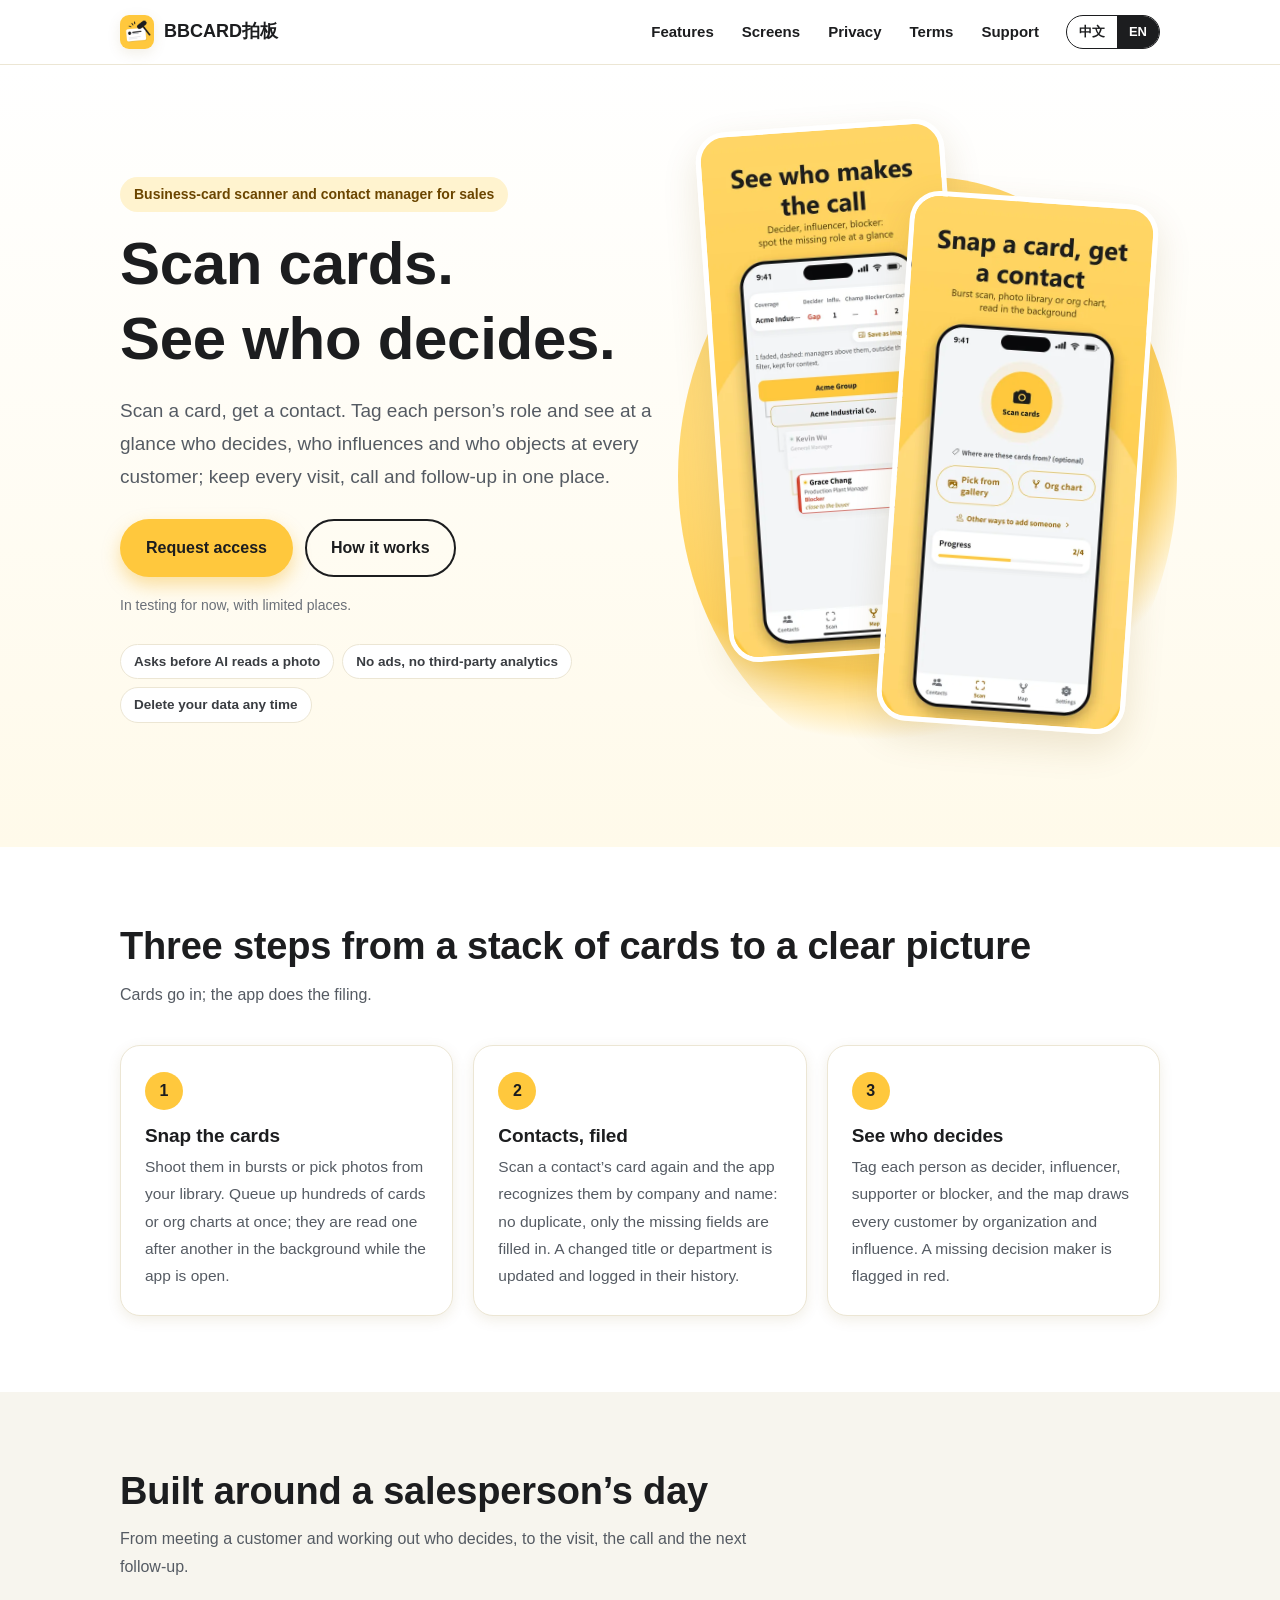
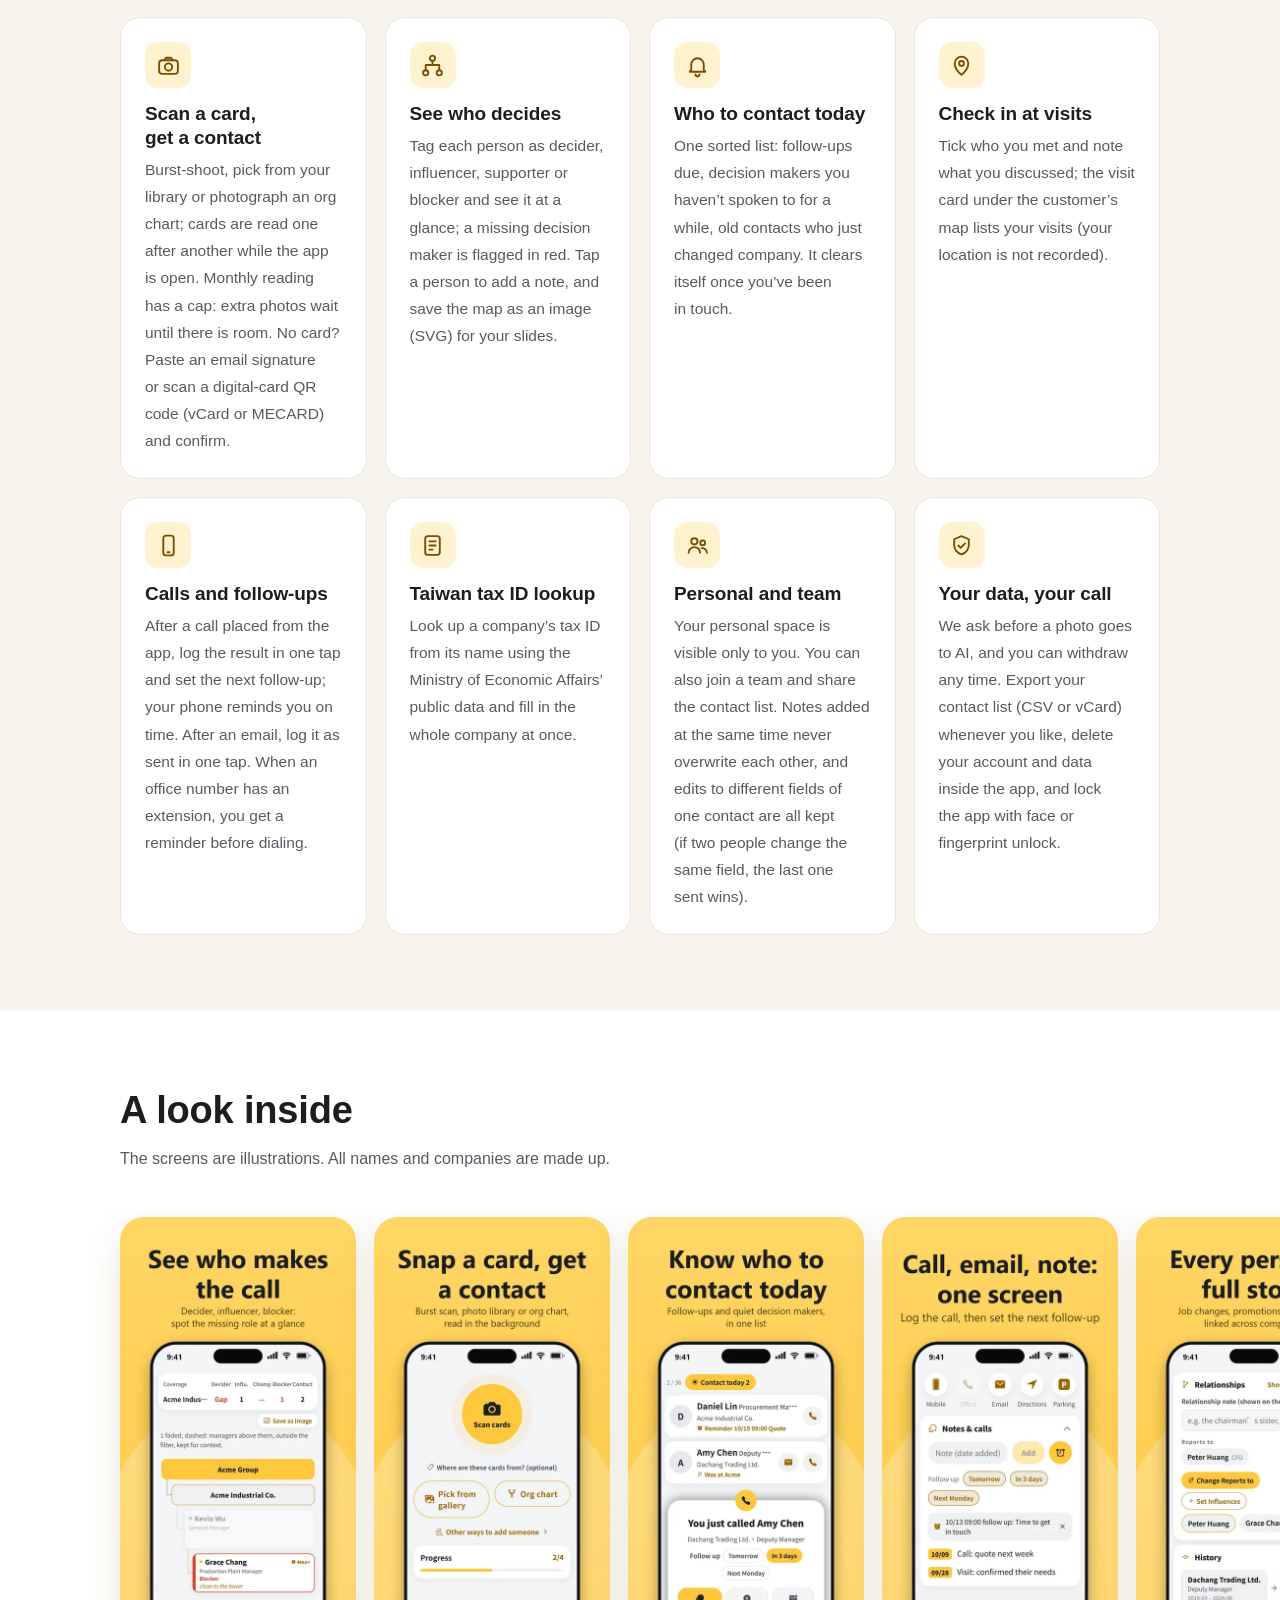
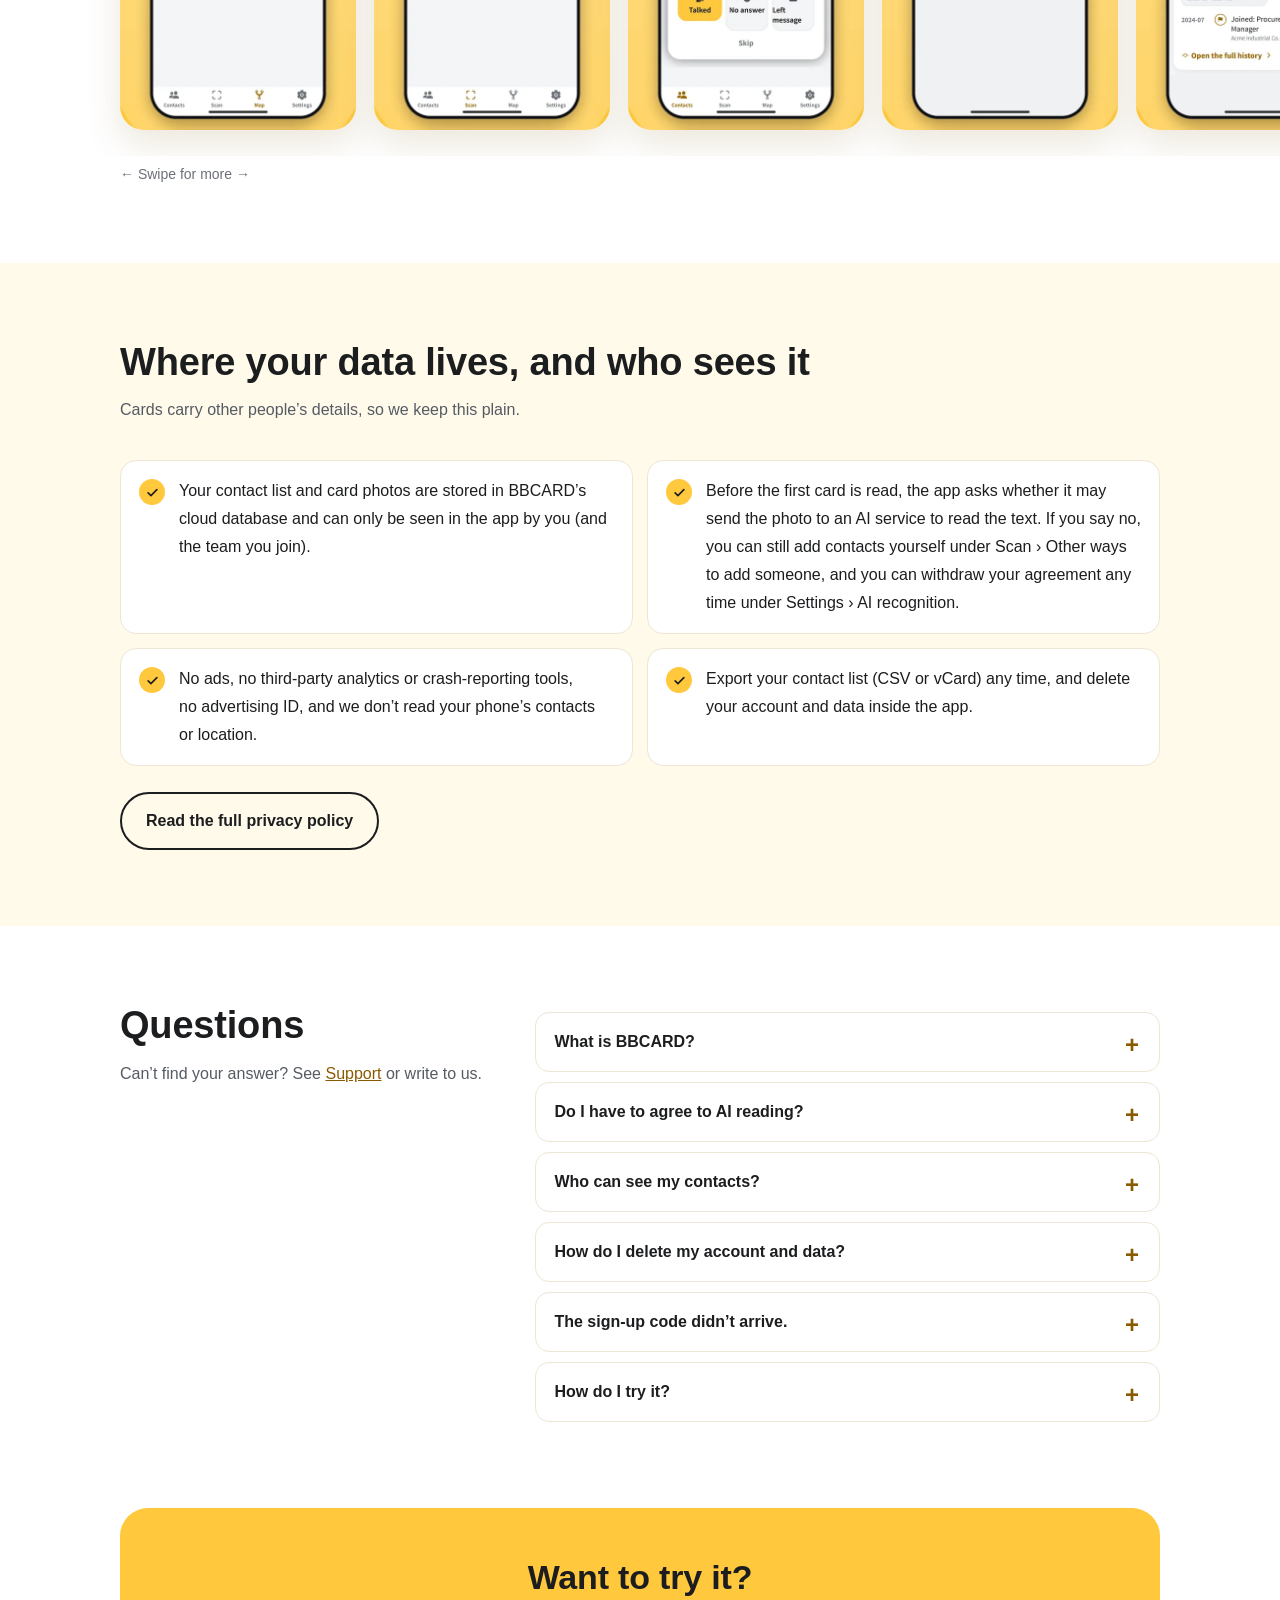
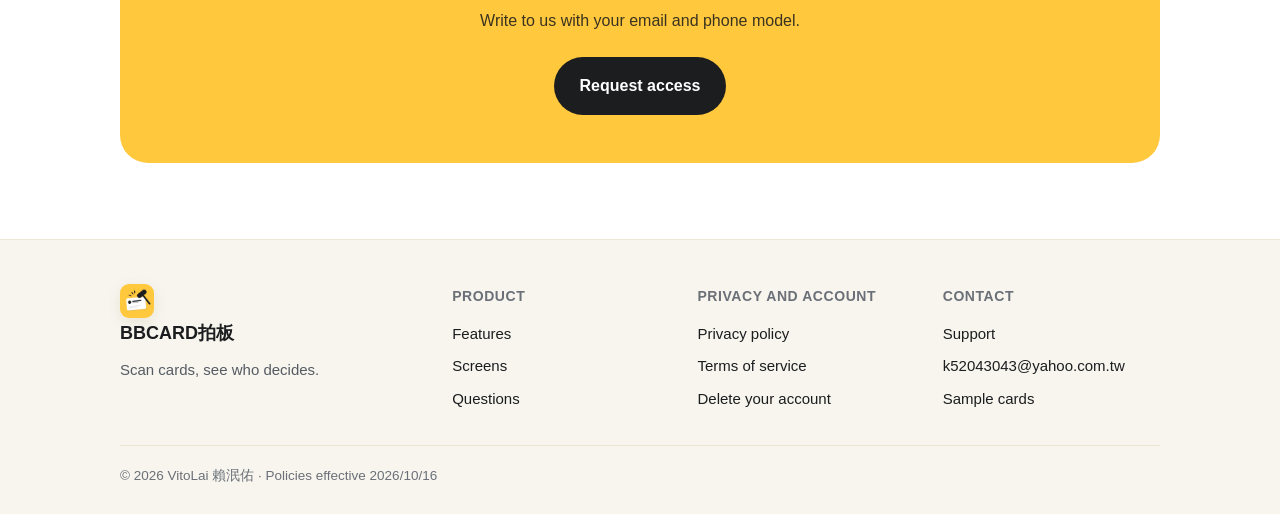
==== commit 0b712e28: "Correct marketing claims to match what the app does Checked every feature sentence against the code:" ====
--- a/index.html
+++ b/index.html
@@ -5,7 +5,7 @@
 <meta name="viewport" content="width=device-width, initial-scale=1">
 <script>(function(){var d=document.documentElement,l=null;try{var h=location.hash.slice(1),m=location.search.match(/[?&]lang=(zh|en)\b/);if(h==='zh'||h==='en')l=h;else if(m)l=m[1];if(!l){try{l=localStorage.getItem('bb-lang')}catch(e){}}if(l!=='zh'&&l!=='en')l=/^zh/i.test(navigator.language||'')?'zh':'en'}catch(e){l='zh'}d.setAttribute('data-lang',l);d.lang=l==='zh'?'zh-Hant':'en'})();</script>
 <title data-zh="BBCARD拍板｜名片掃描，看懂誰拍板" data-en="BBCARD | Scan cards, see who decides">BBCARD拍板｜名片掃描，看懂誰拍板 / BBCARD | Scan cards, see who decides</title>
-<meta name="description" content="BBCARD拍板：給業務的名片掃描與客戶管理 App。拍名片自動建檔，看懂每家客戶誰拍板，拜訪、電話、跟進一次記下。 BBCARD: a business-card scanner and contact manager for salespeople. Scan a card, see who decides at every customer, and keep visits, calls and follow-ups in one place.">
+<meta name="description" content="BBCARD拍板：給業務的名片掃描與客戶管理 App。拍名片自動建檔，標好角色就看懂每家客戶誰拍板，拜訪、電話、跟進一次記下。 BBCARD: a business-card scanner and contact manager for salespeople. Scan a card, tag each person’s role to see who decides at every customer, and keep visits, calls and follow-ups in one place.">
 <meta name="theme-color" content="#ffc83d">
 <meta name="color-scheme" content="light">
 <link rel="canonical" href="https://k52043043-bit.github.io/bbcard-legal/">
@@ -14,7 +14,7 @@
 <meta property="og:type" content="website">
 <meta property="og:site_name" content="BBCARD拍板">
 <meta property="og:title" content="BBCARD拍板｜名片掃描，看懂誰拍板">
-<meta property="og:description" content="BBCARD拍板：給業務的名片掃描與客戶管理 App。拍名片自動建檔，看懂每家客戶誰拍板，拜訪、電話、跟進一次記下。">
+<meta property="og:description" content="BBCARD拍板：給業務的名片掃描與客戶管理 App。拍名片自動建檔，標好角色就看懂每家客戶誰拍板，拜訪、電話、跟進一次記下。">
 <meta property="og:url" content="https://k52043043-bit.github.io/bbcard-legal/">
 <meta property="og:image" content="https://k52043043-bit.github.io/bbcard-legal/assets/og.png">
 <meta name="twitter:card" content="summary_large_image">
@@ -33,7 +33,7 @@
 <div>
 <p class="eyebrow"><span class="zh" lang="zh-Hant">給業務的名片與客戶管理 App</span><span class="en" lang="en">Business-card scanner and contact manager for sales</span></p>
 <h1><span class="zh" lang="zh-Hant">名片掃描，<br>看懂誰拍板。</span><span class="en" lang="en">Scan cards.<br>See who decides.</span></h1>
-<p class="lead"><span class="zh" lang="zh-Hant">拍一張名片，自動建檔；每家客戶誰決策、誰影響、誰反對，一眼看懂；拜訪、電話、跟進一次記下，團隊分工一次看懂。</span><span class="en" lang="en">Scan a card, get a contact. See who decides, who influences and who objects at every customer, and keep every visit, call and follow-up in one place.</span></p>
+<p class="lead"><span class="zh" lang="zh-Hant">拍一張名片，自動建檔；標好每個人的角色，每家客戶誰決策、誰影響、誰反對一眼看懂；拜訪、電話、跟進一次記下，團隊分工一次看懂。</span><span class="en" lang="en">Scan a card, get a contact. Tag each person’s role and see at a glance who decides, who influences and who objects at every customer; keep every visit, call and follow-up in one place.</span></p>
 <div class="cta"><a class="btn primary" href="mailto:k52043043@yahoo.com.tw?subject=BBCARD%20%E6%B8%AC%E8%A9%A6%E7%94%B3%E8%AB%8B%20%2F%20Test%20request&amp;body=%E8%AB%8B%E9%99%84%E4%B8%8A%E4%BD%A0%E7%9A%84%20Email%20%E8%88%87%E6%89%8B%E6%A9%9F%E5%9E%8B%E8%99%9F%E3%80%82%0APlease%20include%20your%20email%20and%20phone%20model."><span class="zh" lang="zh-Hant">申請測試</span><span class="en" lang="en">Request access</span></a><a class="btn ghost" href="#how"><span class="zh" lang="zh-Hant">看看怎麼運作</span><span class="en" lang="en">How it works</span></a></div>
 <p class="note"><span class="zh" lang="zh-Hant">目前為測試階段，名額有限。</span><span class="en" lang="en">In testing for now, with limited places.</span></p>
 <ul class="chips"><li><span class="zh" lang="zh-Hant">AI 辨識前先徵求同意</span><span class="en" lang="en">Asks before AI reads a photo</span></li><li><span class="zh" lang="zh-Hant">沒有廣告與第三方分析</span><span class="en" lang="en">No ads, no third-party analytics</span></li><li><span class="zh" lang="zh-Hant">隨時可刪除帳號與資料</span><span class="en" lang="en">Delete your data any time</span></li></ul>
@@ -44,14 +44,14 @@
 
 <section class="sec" id="how"><div class="wrap">
 <h2 class="sec-title"><span class="zh" lang="zh-Hant">三步驟，從一疊名片到看懂客戶</span><span class="en" lang="en">Three steps from a stack of cards to a clear picture</span></h2>
-<p class="sec-sub"><span class="zh" lang="zh-Hant">名片收進來，剩下的交給 App。</span><span class="en" lang="en">Cards go in; the app does the rest.</span></p>
-<ol class="steps"><li class="step"><span class="n">1</span><h3><span class="zh" lang="zh-Hant">拍名片</span><span class="en" lang="en">Snap the cards</span></h3><p><span class="zh" lang="zh-Hant">用相機連拍，或從相簿挑；一次上百張名片或組織圖也行，背景自動辨識。</span><span class="en" lang="en">Shoot them in bursts or pick photos from your library. Hundreds of cards or org charts are read in the background.</span></p></li><li class="step"><span class="n">2</span><h3><span class="zh" lang="zh-Hant">自動建檔</span><span class="en" lang="en">Contacts, filed</span></h3><p><span class="zh" lang="zh-Hant">同一張名片重拍、名字讀成別字，也認得出是同一個人，不會重複建檔，只補上缺的欄位。</span><span class="en" lang="en">Re-shoot the same card, or a name read wrongly, and the app still recognizes the same person: no duplicates, only the missing fields are filled in.</span></p></li><li class="step"><span class="n">3</span><h3><span class="zh" lang="zh-Hant">看懂誰拍板</span><span class="en" lang="en">See who decides</span></h3><p><span class="zh" lang="zh-Hant">關係圖依組織與影響力畫出每家客戶：誰決策、誰影響、誰反對，缺了哪個角色馬上提醒。</span><span class="en" lang="en">The map draws every customer by organization and influence: who decides, who influences, who objects, with a reminder when a role is missing.</span></p></li></ol>
+<p class="sec-sub"><span class="zh" lang="zh-Hant">名片收進來，建檔與整理交給 App。</span><span class="en" lang="en">Cards go in; the app does the filing.</span></p>
+<ol class="steps"><li class="step"><span class="n">1</span><h3><span class="zh" lang="zh-Hant">拍名片</span><span class="en" lang="en">Snap the cards</span></h3><p><span class="zh" lang="zh-Hant">用相機連拍，或從相簿挑；一次可以排入上百張名片或組織圖，App 開著時在背景一張張辨識。</span><span class="en" lang="en">Shoot them in bursts or pick photos from your library. Queue up hundreds of cards or org charts at once; they are read one after another in the background while the app is open.</span></p></li><li class="step"><span class="n">2</span><h3><span class="zh" lang="zh-Hant">自動建檔</span><span class="en" lang="en">Contacts, filed</span></h3><p><span class="zh" lang="zh-Hant">同一位聯絡人的名片再掃一次，會依公司與姓名認出來，只補上缺的欄位，不重複建檔；職稱或部門有變動時更新，並記進個人歷程。</span><span class="en" lang="en">Scan a contact’s card again and the app recognizes them by company and name: no duplicate, only the missing fields are filled in. A changed title or department is updated and logged in their history.</span></p></li><li class="step"><span class="n">3</span><h3><span class="zh" lang="zh-Hant">看懂誰拍板</span><span class="en" lang="en">See who decides</span></h3><p><span class="zh" lang="zh-Hant">幫每個人標上拍板、影響、支持或反對，關係圖就依組織與影響力畫出每家客戶，一眼看懂；缺決策者會標紅提醒。</span><span class="en" lang="en">Tag each person as decider, influencer, supporter or blocker, and the map draws every customer by organization and influence. A missing decision maker is flagged in red.</span></p></li></ol>
 </div></section>
 
 <section class="sec gray" id="features"><div class="wrap">
 <h2 class="sec-title"><span class="zh" lang="zh-Hant">圍繞業務的一天設計</span><span class="en" lang="en">Built around a salesperson’s day</span></h2>
 <p class="sec-sub"><span class="zh" lang="zh-Hant">從認識客戶、釐清誰拍板，到拜訪、電話與下一次跟進。</span><span class="en" lang="en">From meeting a customer and working out who decides, to the visit, the call and the next follow-up.</span></p>
-<div class="cards"><article class="card"><div class="ico"><svg viewBox="0 0 24 24" aria-hidden="true" focusable="false"><rect x="3" y="7" width="18" height="13" rx="3"/><circle cx="12" cy="13.5" r="3.5"/><path d="M8 7l1.5-2.5h5L16 7"/></svg></div><h3><span class="zh" lang="zh-Hant">拍名片，自動建檔</span><span class="en" lang="en">Scan a card, get a contact</span></h3><p><span class="zh" lang="zh-Hant">連拍、相簿、組織圖都行，背景自動辨識。沒有名片也能貼上 Email 簽名檔，或掃對方的數位名片 QR。</span><span class="en" lang="en">Burst-shoot, pick from your library or photograph an org chart, and cards are read in the background. No card? Paste an email signature or scan a digital-card QR code.</span></p></article><article class="card"><div class="ico"><svg viewBox="0 0 24 24" aria-hidden="true" focusable="false"><circle cx="12" cy="5" r="2.5"/><circle cx="5.5" cy="19" r="2.5"/><circle cx="18.5" cy="19" r="2.5"/><path d="M12 7.5v4M12 11.5H5.5v5M12 11.5h6.5v5"/></svg></div><h3><span class="zh" lang="zh-Hant">看懂決策鏈</span><span class="en" lang="en">See who decides</span></h3><p><span class="zh" lang="zh-Hant">誰決策、誰影響、誰支持、誰反對一目了然，缺了哪個角色馬上提醒；在關係圖上點人就能寫附註，也能存成圖檔放進簡報。</span><span class="en" lang="en">See who decides, influences, supports and objects at a glance, with a reminder when a role is missing. Tap a person to add a note, and save the map as an image for your slides.</span></p></article><article class="card"><div class="ico"><svg viewBox="0 0 24 24" aria-hidden="true" focusable="false"><path d="M6 16v-5a6 6 0 1 1 12 0v5l1.5 2h-15z"/><path d="M10 20.5a2 2 0 0 0 4 0"/></svg></div><h3><span class="zh" lang="zh-Hant">今天該聯絡誰</span><span class="en" lang="en">Who to contact today</span></h3><p><span class="zh" lang="zh-Hant">一張清單排好：該跟進的、太久沒聯絡的決策者、剛換公司的老窗口；聯絡過就自動消失。</span><span class="en" lang="en">One sorted list: follow-ups due, decision makers you haven’t spoken to for a while, old contacts who just changed company. It clears itself once you’ve been in touch.</span></p></article><article class="card"><div class="ico"><svg viewBox="0 0 24 24" aria-hidden="true" focusable="false"><path d="M12 21s-6.5-5.6-6.5-11a6.5 6.5 0 0 1 13 0c0 5.4-6.5 11-6.5 11z"/><circle cx="12" cy="10" r="2.3"/></svg></div><h3><span class="zh" lang="zh-Hant">拜訪打卡</span><span class="en" lang="en">Check in at visits</span></h3><p><span class="zh" lang="zh-Hant">勾選當天見到的人、記一句談了什麼，公司頁自動列出拜訪紀錄（不記錄位置）。</span><span class="en" lang="en">Tick who you met and note what you discussed; the company page lists your visits (your location is not recorded).</span></p></article><article class="card"><div class="ico"><svg viewBox="0 0 24 24" aria-hidden="true" focusable="false"><rect x="7" y="2.5" width="10" height="19" rx="2.5"/><path d="M11 18.5h2"/></svg></div><h3><span class="zh" lang="zh-Hant">電話與跟進</span><span class="en" lang="en">Calls and follow-ups</span></h3><p><span class="zh" lang="zh-Hant">打完電話、寄完信，一鍵記下結果並設下次跟進，時間到手機提醒你。公司電話有分機時，撥號前會先提醒。</span><span class="en" lang="en">After a call or an email, log the result in one tap and set the next follow-up; your phone reminds you on time. When an office number has an extension, you get a reminder before dialing.</span></p></article><article class="card"><div class="ico"><svg viewBox="0 0 24 24" aria-hidden="true" focusable="false"><rect x="5" y="3" width="14" height="18" rx="2.5"/><path d="M9 8h6M9 12h6M9 16h3"/></svg></div><h3><span class="zh" lang="zh-Hant">一鍵查統編</span><span class="en" lang="en">Taiwan tax ID lookup</span></h3><p><span class="zh" lang="zh-Hant">用公司名稱查經濟部公開資料，整家公司一起補。</span><span class="en" lang="en">Look up a company’s tax ID from its name using the Ministry of Economic Affairs’ public data and fill in the whole company at once.</span></p></article><article class="card"><div class="ico"><svg viewBox="0 0 24 24" aria-hidden="true" focusable="false"><circle cx="9" cy="8" r="3"/><path d="M3.5 19a5.5 5.5 0 0 1 11 0"/><circle cx="17" cy="9.5" r="2.3"/><path d="M16 14.5a4.5 4.5 0 0 1 5 4.5"/></svg></div><h3><span class="zh" lang="zh-Hant">個人與團隊</span><span class="en" lang="en">Personal and team</span></h3><p><span class="zh" lang="zh-Hant">個人空間只有你看得到；也可以加入團隊與同事共用名冊，多人同時記備註、改資料也不會蓋掉彼此。</span><span class="en" lang="en">Your personal space is visible only to you. You can also join a team and share the contact list; several people can add notes and edit at the same time without overwriting each other.</span></p></article><article class="card"><div class="ico"><svg viewBox="0 0 24 24" aria-hidden="true" focusable="false"><path d="M12 3l7 3v5.5c0 4.2-3 7.6-7 9-4-1.4-7-4.8-7-9V6z"/><path d="M9 12l2.2 2.2L15.5 10"/></svg></div><h3><span class="zh" lang="zh-Hant">資料你做主</span><span class="en" lang="en">Your data, your call</span></h3><p><span class="zh" lang="zh-Hant">照片交給 AI 辨識前先問你，隨時可撤回；可隨時匯出，也能在 App 裡刪除帳號與資料；可用臉部辨識或指紋鎖住 App。</span><span class="en" lang="en">We ask before a photo goes to AI, and you can withdraw any time. Export whenever you like, delete your account and data inside the app, and lock the app with face or fingerprint unlock.</span></p></article></div>
+<div class="cards"><article class="card"><div class="ico"><svg viewBox="0 0 24 24" aria-hidden="true" focusable="false"><rect x="3" y="7" width="18" height="13" rx="3"/><circle cx="12" cy="13.5" r="3.5"/><path d="M8 7l1.5-2.5h5L16 7"/></svg></div><h3><span class="zh" lang="zh-Hant">拍名片，自動建檔</span><span class="en" lang="en">Scan a card, get a contact</span></h3><p><span class="zh" lang="zh-Hant">連拍、相簿、組織圖都行，App 開著時在背景一張張辨識；每月有辨識張數上限，超過的先留著，有張數後再讀。沒有名片，也能貼上 Email 簽名檔，或掃數位名片 QR（vCard／MECARD），確認後新增。</span><span class="en" lang="en">Burst-shoot, pick from your library or photograph an org chart; cards are read one after another while the app is open. Monthly reading has a cap: extra photos wait until there is room. No card? Paste an email signature or scan a digital-card QR code (vCard or MECARD) and confirm.</span></p></article><article class="card"><div class="ico"><svg viewBox="0 0 24 24" aria-hidden="true" focusable="false"><circle cx="12" cy="5" r="2.5"/><circle cx="5.5" cy="19" r="2.5"/><circle cx="18.5" cy="19" r="2.5"/><path d="M12 7.5v4M12 11.5H5.5v5M12 11.5h6.5v5"/></svg></div><h3><span class="zh" lang="zh-Hant">看懂決策鏈</span><span class="en" lang="en">See who decides</span></h3><p><span class="zh" lang="zh-Hant">幫每個人標上拍板、影響、支持或反對，誰決策、誰影響一目了然；缺決策者會標紅提醒。在關係圖上點人就能寫附註，也能存成圖檔（SVG）放進簡報。</span><span class="en" lang="en">Tag each person as decider, influencer, supporter or blocker and see it at a glance; a missing decision maker is flagged in red. Tap a person to add a note, and save the map as an image (SVG) for your slides.</span></p></article><article class="card"><div class="ico"><svg viewBox="0 0 24 24" aria-hidden="true" focusable="false"><path d="M6 16v-5a6 6 0 1 1 12 0v5l1.5 2h-15z"/><path d="M10 20.5a2 2 0 0 0 4 0"/></svg></div><h3><span class="zh" lang="zh-Hant">今天該聯絡誰</span><span class="en" lang="en">Who to contact today</span></h3><p><span class="zh" lang="zh-Hant">一張清單排好：該跟進的、太久沒聯絡的決策者、剛換公司的老窗口；聯絡過就自動消失。</span><span class="en" lang="en">One sorted list: follow-ups due, decision makers you haven’t spoken to for a while, old contacts who just changed company. It clears itself once you’ve been in touch.</span></p></article><article class="card"><div class="ico"><svg viewBox="0 0 24 24" aria-hidden="true" focusable="false"><path d="M12 21s-6.5-5.6-6.5-11a6.5 6.5 0 0 1 13 0c0 5.4-6.5 11-6.5 11z"/><circle cx="12" cy="10" r="2.3"/></svg></div><h3><span class="zh" lang="zh-Hant">拜訪打卡</span><span class="en" lang="en">Check in at visits</span></h3><p><span class="zh" lang="zh-Hant">勾選當天見到的人、記一句談了什麼，客戶關係圖下方的拜訪卡自動列出拜訪紀錄（不記錄位置）。</span><span class="en" lang="en">Tick who you met and note what you discussed; the visit card under the customer’s map lists your visits (your location is not recorded).</span></p></article><article class="card"><div class="ico"><svg viewBox="0 0 24 24" aria-hidden="true" focusable="false"><rect x="7" y="2.5" width="10" height="19" rx="2.5"/><path d="M11 18.5h2"/></svg></div><h3><span class="zh" lang="zh-Hant">電話與跟進</span><span class="en" lang="en">Calls and follow-ups</span></h3><p><span class="zh" lang="zh-Hant">從 App 撥完電話，一鍵記下結果並設下次跟進，時間到手機提醒你；從 App 寄完信，一鍵記下已寄出。公司電話有分機時，撥號前會先提醒。</span><span class="en" lang="en">After a call placed from the app, log the result in one tap and set the next follow-up; your phone reminds you on time. After an email, log it as sent in one tap. When an office number has an extension, you get a reminder before dialing.</span></p></article><article class="card"><div class="ico"><svg viewBox="0 0 24 24" aria-hidden="true" focusable="false"><rect x="5" y="3" width="14" height="18" rx="2.5"/><path d="M9 8h6M9 12h6M9 16h3"/></svg></div><h3><span class="zh" lang="zh-Hant">一鍵查統編</span><span class="en" lang="en">Taiwan tax ID lookup</span></h3><p><span class="zh" lang="zh-Hant">用公司名稱查經濟部公開資料，整家公司一起補。</span><span class="en" lang="en">Look up a company’s tax ID from its name using the Ministry of Economic Affairs’ public data and fill in the whole company at once.</span></p></article><article class="card"><div class="ico"><svg viewBox="0 0 24 24" aria-hidden="true" focusable="false"><circle cx="9" cy="8" r="3"/><path d="M3.5 19a5.5 5.5 0 0 1 11 0"/><circle cx="17" cy="9.5" r="2.3"/><path d="M16 14.5a4.5 4.5 0 0 1 5 4.5"/></svg></div><h3><span class="zh" lang="zh-Hant">個人與團隊</span><span class="en" lang="en">Personal and team</span></h3><p><span class="zh" lang="zh-Hant">個人空間只有你看得到；也可以加入團隊與同事共用名冊。多人同時記備註不會互相蓋掉，改同一位聯絡人的不同欄位也都保留（改同一欄時以最後送出的為準）。</span><span class="en" lang="en">Your personal space is visible only to you. You can also join a team and share the contact list. Notes added at the same time never overwrite each other, and edits to different fields of one contact are all kept (if two people change the same field, the last one sent wins).</span></p></article><article class="card"><div class="ico"><svg viewBox="0 0 24 24" aria-hidden="true" focusable="false"><path d="M12 3l7 3v5.5c0 4.2-3 7.6-7 9-4-1.4-7-4.8-7-9V6z"/><path d="M9 12l2.2 2.2L15.5 10"/></svg></div><h3><span class="zh" lang="zh-Hant">資料你做主</span><span class="en" lang="en">Your data, your call</span></h3><p><span class="zh" lang="zh-Hant">照片交給 AI 辨識前先問你，隨時可撤回；名冊可隨時匯出成 CSV 或聯絡人名片檔，也能在 App 裡刪除帳號與資料；可用臉部辨識或指紋鎖住 App。</span><span class="en" lang="en">We ask before a photo goes to AI, and you can withdraw any time. Export your contact list (CSV or vCard) whenever you like, delete your account and data inside the app, and lock the app with face or fingerprint unlock.</span></p></article></div>
 </div></section>
 
 <section class="sec" id="screens"><div class="wrap">
@@ -65,14 +65,14 @@
 <section class="sec tint" id="privacy"><div class="wrap">
 <h2 class="sec-title"><span class="zh" lang="zh-Hant">資料放哪裡、誰看得到</span><span class="en" lang="en">Where your data lives, and who sees it</span></h2>
 <p class="sec-sub"><span class="zh" lang="zh-Hant">名片上是別人的資料，所以我們把話說清楚。</span><span class="en" lang="en">Cards carry other people’s details, so we keep this plain.</span></p>
-<ul class="promise"><li><span class="tick"><svg viewBox="0 0 24 24" aria-hidden="true"><path d="M5 12.5l4.5 4.5L19 7.5"/></svg></span><span><span class="zh" lang="zh-Hant">名冊與名片照片存放在 BBCARD 的雲端資料庫，只有你（和你加入的團隊）在 App 裡看得到。</span><span class="en" lang="en">Your contact list and card photos are stored in BBCARD’s cloud database and can only be seen in the app by you (and the team you join).</span></span></li><li><span class="tick"><svg viewBox="0 0 24 24" aria-hidden="true"><path d="M5 12.5l4.5 4.5L19 7.5"/></svg></span><span><span class="zh" lang="zh-Hant">第一次辨識名片前，App 會先問你是否同意把照片交給 AI 服務讀出文字。不同意也能用，手動新增聯絡人就好；同意後隨時可在「設定 › AI 辨識」撤回。</span><span class="en" lang="en">Before the first card is read, the app asks whether it may send the photo to an AI service to read the text. If you say no, you can still add contacts by hand, and you can withdraw your agreement any time under Settings › AI recognition.</span></span></li><li><span class="tick"><svg viewBox="0 0 24 24" aria-hidden="true"><path d="M5 12.5l4.5 4.5L19 7.5"/></svg></span><span><span class="zh" lang="zh-Hant">沒有廣告，沒有第三方分析或當機回報工具，不收集廣告 ID，不讀取手機通訊錄和位置。</span><span class="en" lang="en">No ads, no third-party analytics or crash-reporting tools, no advertising ID, and we don’t read your phone’s contacts or location.</span></span></li><li><span class="tick"><svg viewBox="0 0 24 24" aria-hidden="true"><path d="M5 12.5l4.5 4.5L19 7.5"/></svg></span><span><span class="zh" lang="zh-Hant">隨時可以匯出名冊，也可以在 App 裡刪除帳號與資料。</span><span class="en" lang="en">Export your contact list any time, and delete your account and data inside the app.</span></span></li></ul>
+<ul class="promise"><li><span class="tick"><svg viewBox="0 0 24 24" aria-hidden="true"><path d="M5 12.5l4.5 4.5L19 7.5"/></svg></span><span><span class="zh" lang="zh-Hant">名冊與名片照片存放在 BBCARD 的雲端資料庫，只有你（和你加入的團隊）在 App 裡看得到。</span><span class="en" lang="en">Your contact list and card photos are stored in BBCARD’s cloud database and can only be seen in the app by you (and the team you join).</span></span></li><li><span class="tick"><svg viewBox="0 0 24 24" aria-hidden="true"><path d="M5 12.5l4.5 4.5L19 7.5"/></svg></span><span><span class="zh" lang="zh-Hant">第一次辨識名片前，App 會先問你是否同意把照片交給 AI 服務讀出文字。不同意也能用：到「掃描」›「其他方式加人」自己輸入聯絡人；同意後隨時可在「設定 › AI 辨識」撤回。</span><span class="en" lang="en">Before the first card is read, the app asks whether it may send the photo to an AI service to read the text. If you say no, you can still add contacts yourself under Scan › Other ways to add someone, and you can withdraw your agreement any time under Settings › AI recognition.</span></span></li><li><span class="tick"><svg viewBox="0 0 24 24" aria-hidden="true"><path d="M5 12.5l4.5 4.5L19 7.5"/></svg></span><span><span class="zh" lang="zh-Hant">沒有廣告，沒有第三方分析或當機回報工具，不收集廣告 ID，不讀取手機通訊錄和位置。</span><span class="en" lang="en">No ads, no third-party analytics or crash-reporting tools, no advertising ID, and we don’t read your phone’s contacts or location.</span></span></li><li><span class="tick"><svg viewBox="0 0 24 24" aria-hidden="true"><path d="M5 12.5l4.5 4.5L19 7.5"/></svg></span><span><span class="zh" lang="zh-Hant">隨時可以匯出名冊（CSV 或聯絡人名片檔），也可以在 App 裡刪除帳號與資料。</span><span class="en" lang="en">Export your contact list (CSV or vCard) any time, and delete your account and data inside the app.</span></span></li></ul>
 <a class="btn ghost" href="privacy.html"><span class="zh" lang="zh-Hant">看完整隱私權政策</span><span class="en" lang="en">Read the full privacy policy</span></a>
 </div></section>
 
 <section class="sec" id="faq"><div class="wrap faq-grid">
 <div><h2 class="sec-title"><span class="zh" lang="zh-Hant">常見問題</span><span class="en" lang="en">Questions</span></h2>
 <p class="sec-sub"><span class="zh" lang="zh-Hant">找不到答案？到<a href="support.html">支援頁</a>看看，或寫信給我們。</span><span class="en" lang="en">Can’t find your answer? See <a href="support.html">Support</a> or write to us.</span></p></div>
-<div class="faq"><details><summary><span class="zh" lang="zh-Hant">BBCARD拍板是什麼？</span><span class="en" lang="en">What is BBCARD?</span></summary><p><span class="zh" lang="zh-Hant">給業務用的名片與客戶管理 App：拍名片自動建檔、畫出每家客戶的決策關係圖，並記錄拜訪、電話與跟進。</span><span class="en" lang="en">A business-card and customer-management app for salespeople: scan cards into contacts, see each customer’s decision map, and log visits, calls and follow-ups.</span></p></details><details><summary><span class="zh" lang="zh-Hant">一定要同意 AI 辨識嗎？</span><span class="en" lang="en">Do I have to agree to AI reading?</span></summary><p><span class="zh" lang="zh-Hant">不用。不同意也能使用，手動新增聯絡人就好；同意後可以隨時在「設定 › AI 辨識」撤回。</span><span class="en" lang="en">No. You can still use the app and add contacts by hand. If you agree, you can withdraw any time under Settings › AI recognition.</span></p></details><details><summary><span class="zh" lang="zh-Hant">我的名片資料誰看得到？</span><span class="en" lang="en">Who can see my contacts?</span></summary><p><span class="zh" lang="zh-Hant">個人空間只有你看得到。加入團隊後，團隊名冊由同一個團隊的成員共用，由負責人決定誰加入。細節見<a href="privacy.html">隱私權政策</a>。</span><span class="en" lang="en">Your personal space is visible only to you. In a team, the roster is shared by the team’s members, and the owner decides who joins. Details are in the <a href="privacy.html">privacy policy</a>.</span></p></details><details><summary><span class="zh" lang="zh-Hant">怎麼刪除帳號與資料？</span><span class="en" lang="en">How do I delete my account and data?</span></summary><p><span class="zh" lang="zh-Hant">在 App 裡到「設定 › 隱私與條款 › 刪除資料與帳號」即可；登不進去也可以來信。步驟見<a href="delete-account.html">刪除帳號說明</a>。</span><span class="en" lang="en">In the app go to Settings › Privacy &amp; terms › Delete data &amp; account. If you can’t sign in, write to us. The steps are in <a href="delete-account.html">how to delete your account</a>.</span></p></details><details><summary><span class="zh" lang="zh-Hant">收不到驗證碼怎麼辦？</span><span class="en" lang="en">The sign-up code didn’t arrive.</span></summary><p><span class="zh" lang="zh-Hant">先看垃圾郵件匣，等一分鐘再按「重寄驗證碼」；還是收不到，請來信，我們會協助。</span><span class="en" lang="en">Check your spam folder, wait a minute and tap “Send the code again”; if it still doesn’t come, write to us and we’ll help.</span></p></details><details><summary><span class="zh" lang="zh-Hant">怎麼申請試用？</span><span class="en" lang="en">How do I try it?</span></summary><p><span class="zh" lang="zh-Hant">目前為測試階段，名額有限。請寫信給我們，附上你的 Email 與手機型號。</span><span class="en" lang="en">BBCARD is in testing with limited places. Write to us with your email and phone model.</span></p></details></div>
+<div class="faq"><details><summary><span class="zh" lang="zh-Hant">BBCARD拍板是什麼？</span><span class="en" lang="en">What is BBCARD?</span></summary><p><span class="zh" lang="zh-Hant">給業務用的名片與客戶管理 App：拍名片自動建檔，標好每個人的角色後畫出每家客戶的決策關係圖，並記錄拜訪、電話與跟進。</span><span class="en" lang="en">A business-card and customer-management app for salespeople: scan cards into contacts, tag each person’s role to get each customer’s decision map, and log visits, calls and follow-ups.</span></p></details><details><summary><span class="zh" lang="zh-Hant">一定要同意 AI 辨識嗎？</span><span class="en" lang="en">Do I have to agree to AI reading?</span></summary><p><span class="zh" lang="zh-Hant">不用。不同意也能使用：到「掃描」›「其他方式加人」自己輸入聯絡人；同意後可以隨時在「設定 › AI 辨識」撤回。</span><span class="en" lang="en">No. You can still use the app and add contacts yourself under Scan › Other ways to add someone. If you agree, you can withdraw any time under Settings › AI recognition.</span></p></details><details><summary><span class="zh" lang="zh-Hant">我的名片資料誰看得到？</span><span class="en" lang="en">Who can see my contacts?</span></summary><p><span class="zh" lang="zh-Hant">個人空間只有你看得到。加入團隊後，團隊名冊由同一個團隊的成員共用，由負責人決定誰加入。細節見<a href="privacy.html">隱私權政策</a>。</span><span class="en" lang="en">Your personal space is visible only to you. In a team, the roster is shared by the team’s members, and the owner decides who joins. Details are in the <a href="privacy.html">privacy policy</a>.</span></p></details><details><summary><span class="zh" lang="zh-Hant">怎麼刪除帳號與資料？</span><span class="en" lang="en">How do I delete my account and data?</span></summary><p><span class="zh" lang="zh-Hant">在 App 裡到「設定 › 隱私與條款 › 刪除資料與帳號」即可；登不進去也可以來信。步驟見<a href="delete-account.html">刪除帳號說明</a>。</span><span class="en" lang="en">In the app go to Settings › Privacy &amp; terms › Delete data &amp; account. If you can’t sign in, write to us. The steps are in <a href="delete-account.html">how to delete your account</a>.</span></p></details><details><summary><span class="zh" lang="zh-Hant">收不到驗證碼怎麼辦？</span><span class="en" lang="en">The sign-up code didn’t arrive.</span></summary><p><span class="zh" lang="zh-Hant">先看垃圾郵件匣，等一分鐘再按「重寄驗證碼」；還是收不到，請來信，我們會協助。</span><span class="en" lang="en">Check your spam folder, wait a minute and tap “Send the code again”; if it still doesn’t come, write to us and we’ll help.</span></p></details><details><summary><span class="zh" lang="zh-Hant">怎麼申請試用？</span><span class="en" lang="en">How do I try it?</span></summary><p><span class="zh" lang="zh-Hant">目前為測試階段，名額有限。請寫信給我們，附上你的 Email 與手機型號。</span><span class="en" lang="en">BBCARD is in testing with limited places. Write to us with your email and phone model.</span></p></details></div>
 </div></section>
 
 <section class="sec" style="padding-top:0"><div class="wrap"><div class="cta-band">
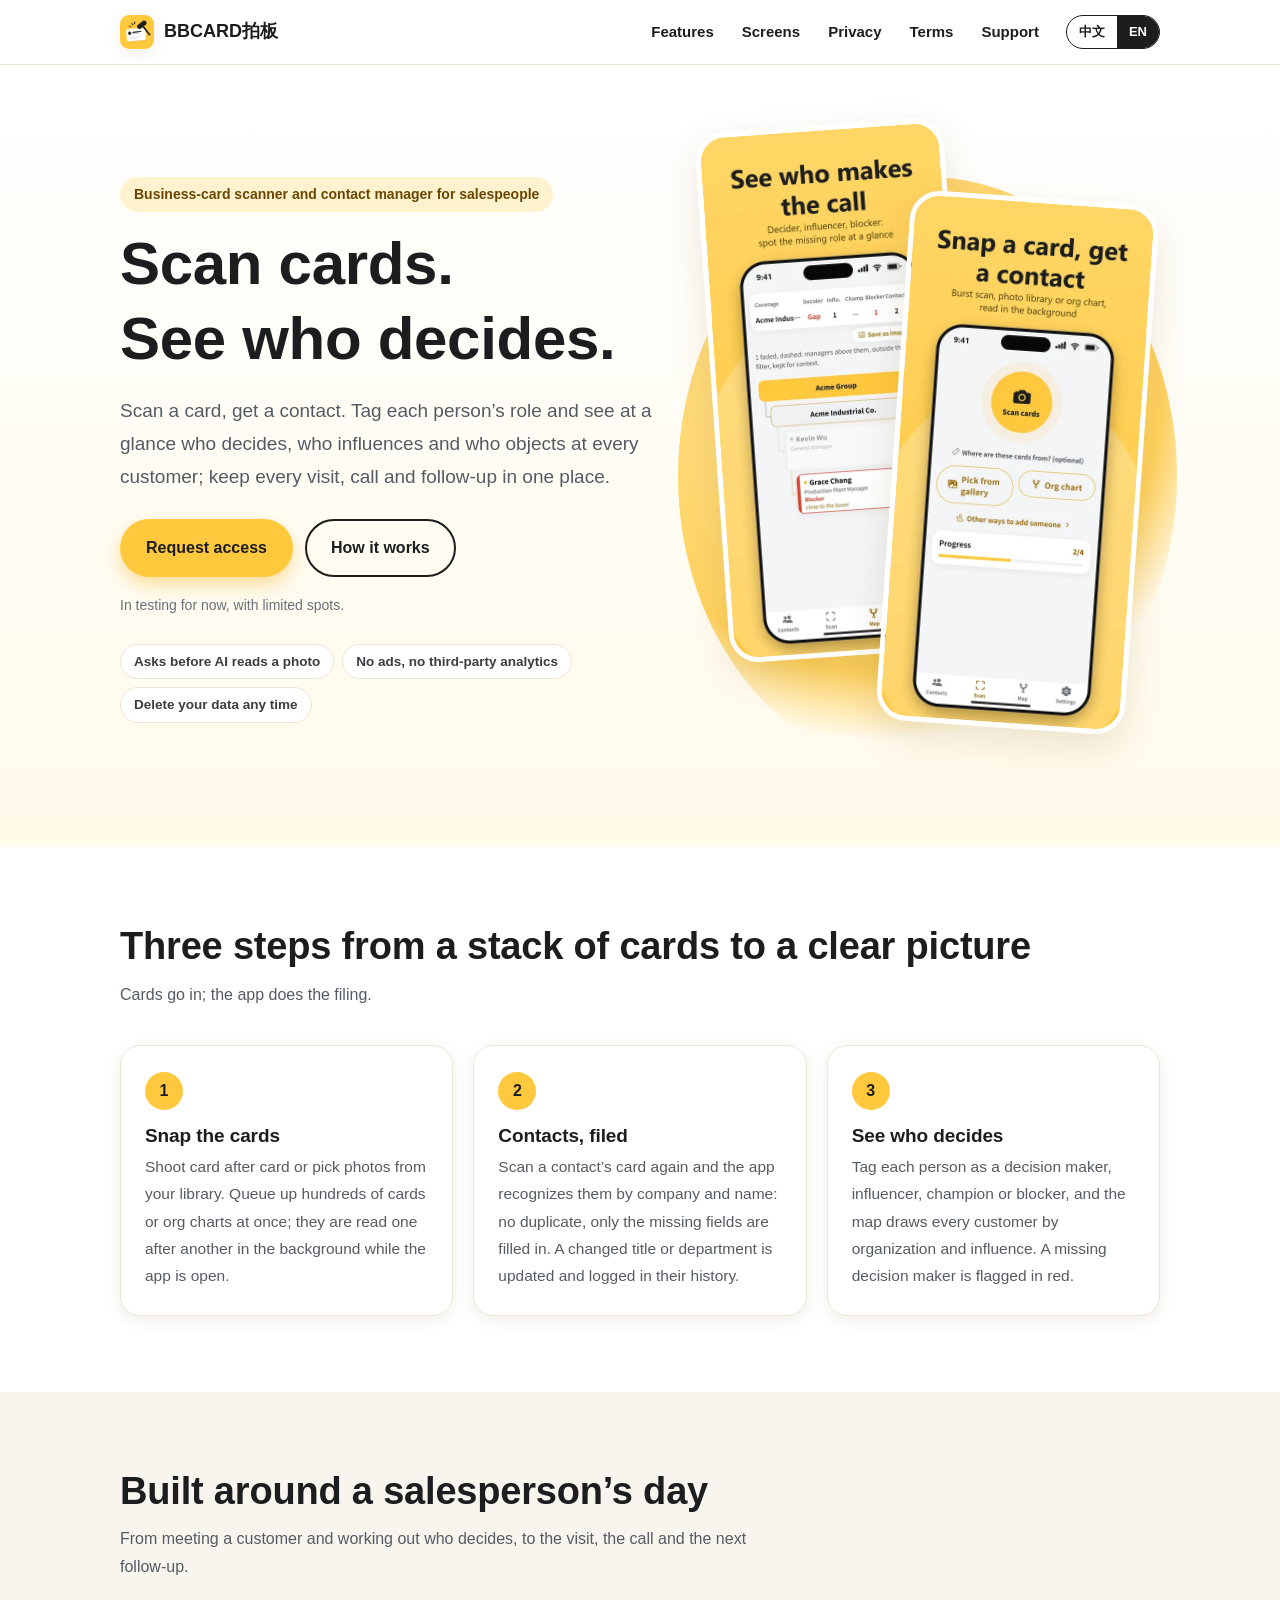
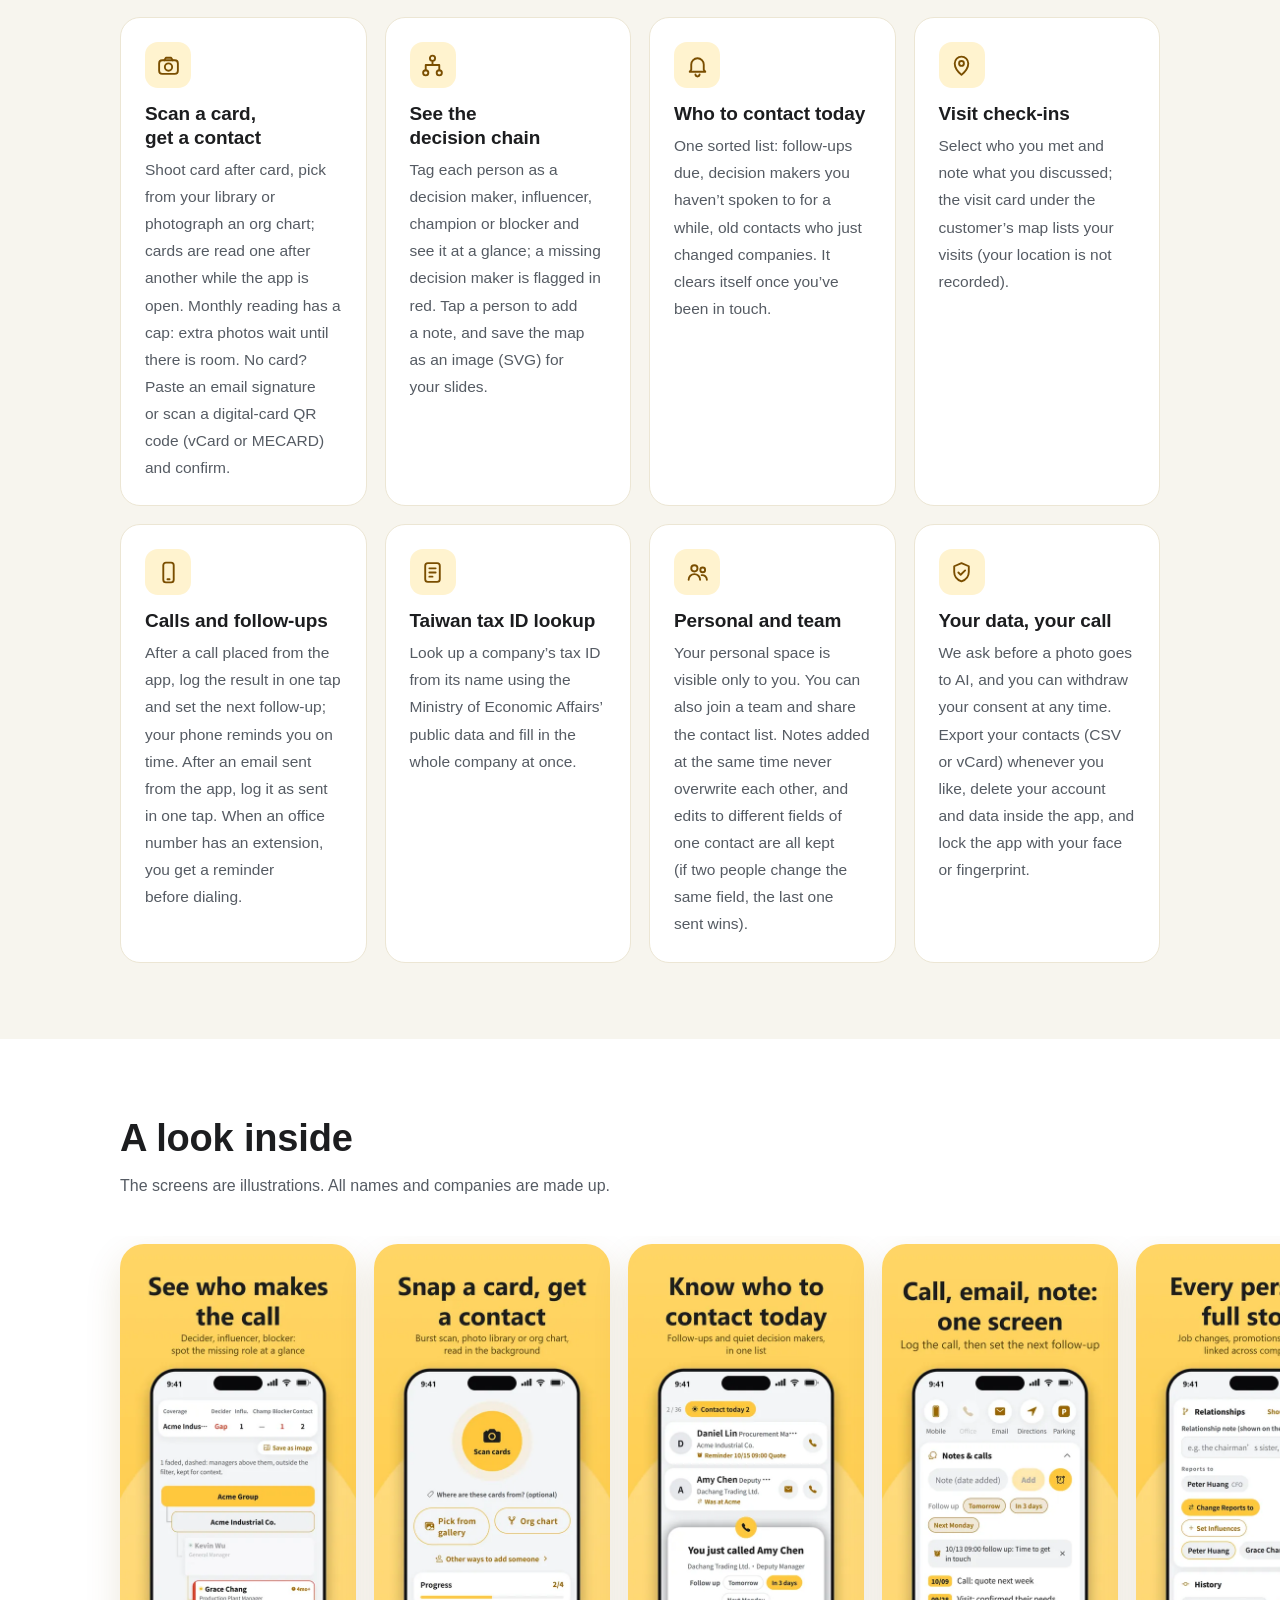
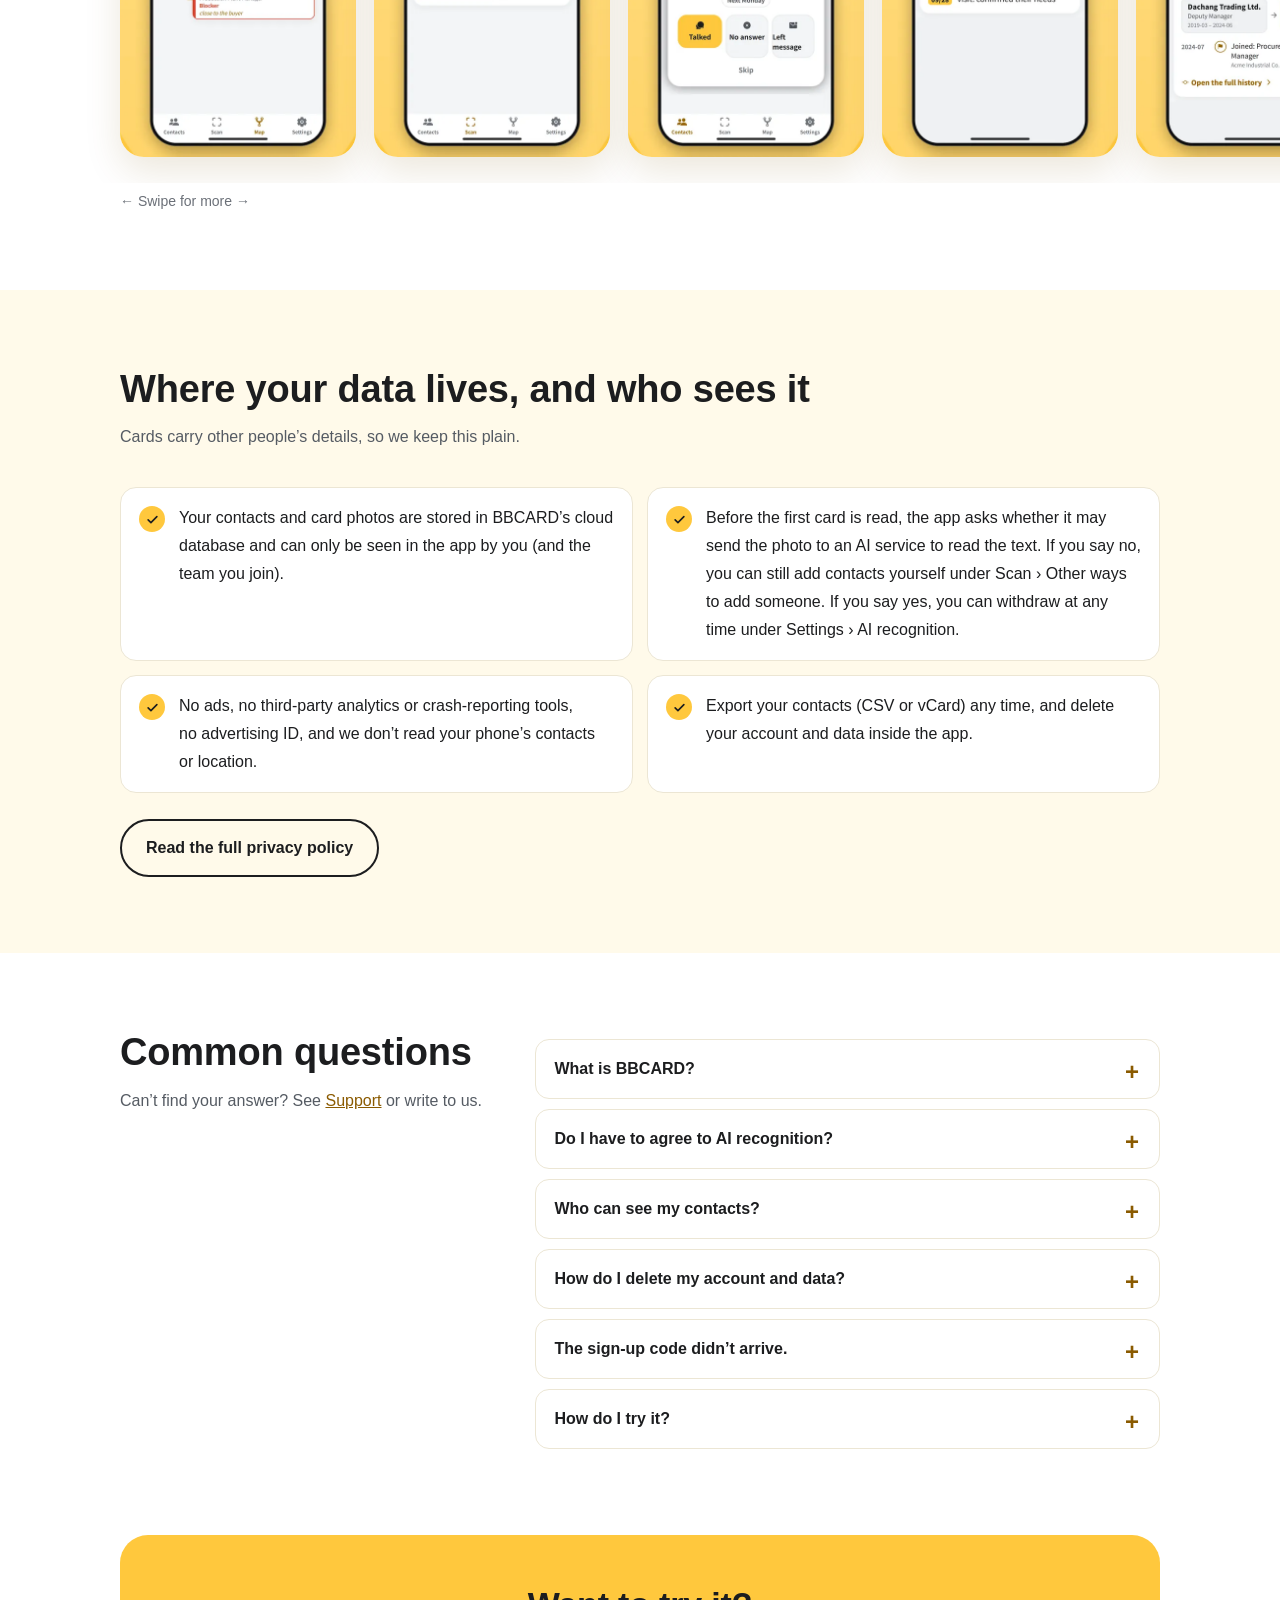
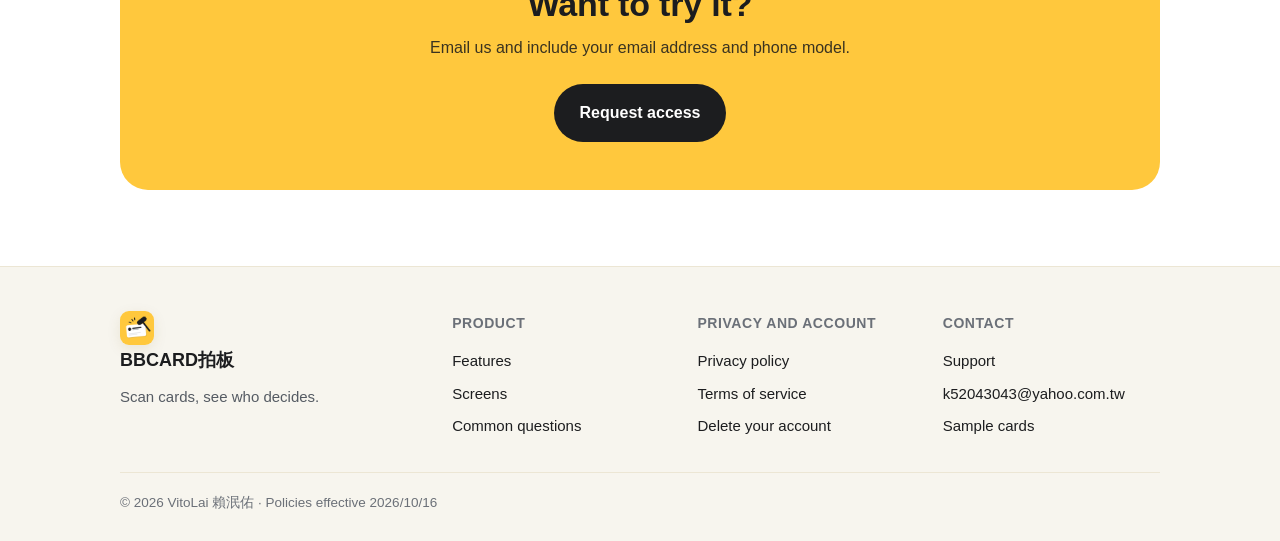
==== commit 322f9ae2: "Copy edit the English: plain wording, one set of terms, accurate labels Native-English review of the" ====
--- a/index.html
+++ b/index.html
@@ -31,11 +31,11 @@
 <main id="main">
 <section class="hero"><div class="wrap hero-grid">
 <div>
-<p class="eyebrow"><span class="zh" lang="zh-Hant">給業務的名片與客戶管理 App</span><span class="en" lang="en">Business-card scanner and contact manager for sales</span></p>
+<p class="eyebrow"><span class="zh" lang="zh-Hant">給業務的名片與客戶管理 App</span><span class="en" lang="en">Business-card scanner and contact manager for salespeople</span></p>
 <h1><span class="zh" lang="zh-Hant">名片掃描，<br>看懂誰拍板。</span><span class="en" lang="en">Scan cards.<br>See who decides.</span></h1>
 <p class="lead"><span class="zh" lang="zh-Hant">拍一張名片，自動建檔；標好每個人的角色，每家客戶誰決策、誰影響、誰反對一眼看懂；拜訪、電話、跟進一次記下，團隊分工一次看懂。</span><span class="en" lang="en">Scan a card, get a contact. Tag each person’s role and see at a glance who decides, who influences and who objects at every customer; keep every visit, call and follow-up in one place.</span></p>
-<div class="cta"><a class="btn primary" href="mailto:k52043043@yahoo.com.tw?subject=BBCARD%20%E6%B8%AC%E8%A9%A6%E7%94%B3%E8%AB%8B%20%2F%20Test%20request&amp;body=%E8%AB%8B%E9%99%84%E4%B8%8A%E4%BD%A0%E7%9A%84%20Email%20%E8%88%87%E6%89%8B%E6%A9%9F%E5%9E%8B%E8%99%9F%E3%80%82%0APlease%20include%20your%20email%20and%20phone%20model."><span class="zh" lang="zh-Hant">申請測試</span><span class="en" lang="en">Request access</span></a><a class="btn ghost" href="#how"><span class="zh" lang="zh-Hant">看看怎麼運作</span><span class="en" lang="en">How it works</span></a></div>
-<p class="note"><span class="zh" lang="zh-Hant">目前為測試階段，名額有限。</span><span class="en" lang="en">In testing for now, with limited places.</span></p>
+<div class="cta"><a class="btn primary" href="mailto:k52043043@yahoo.com.tw?subject=BBCARD%20%E6%B8%AC%E8%A9%A6%E7%94%B3%E8%AB%8B%20%2F%20Test%20request&amp;body=%E8%AB%8B%E9%99%84%E4%B8%8A%E4%BD%A0%E7%9A%84%20Email%20%E8%88%87%E6%89%8B%E6%A9%9F%E5%9E%8B%E8%99%9F%E3%80%82%0APlease%20include%20your%20email%20address%20and%20phone%20model."><span class="zh" lang="zh-Hant">申請測試</span><span class="en" lang="en">Request access</span></a><a class="btn ghost" href="#how"><span class="zh" lang="zh-Hant">看看怎麼運作</span><span class="en" lang="en">How it works</span></a></div>
+<p class="note"><span class="zh" lang="zh-Hant">目前為測試階段，名額有限。</span><span class="en" lang="en">In testing for now, with limited spots.</span></p>
 <ul class="chips"><li><span class="zh" lang="zh-Hant">AI 辨識前先徵求同意</span><span class="en" lang="en">Asks before AI reads a photo</span></li><li><span class="zh" lang="zh-Hant">沒有廣告與第三方分析</span><span class="en" lang="en">No ads, no third-party analytics</span></li><li><span class="zh" lang="zh-Hant">隨時可刪除帳號與資料</span><span class="en" lang="en">Delete your data any time</span></li></ul>
 </div>
 <div class="stage zh" aria-hidden="true"><img class="a" src="assets/shots/zh-1.webp" width="480" height="1044" alt="" decoding="async"><img class="b" src="assets/shots/zh-2.webp" width="480" height="1044" alt="" decoding="async"></div>
@@ -45,46 +45,46 @@
 <section class="sec" id="how"><div class="wrap">
 <h2 class="sec-title"><span class="zh" lang="zh-Hant">三步驟，從一疊名片到看懂客戶</span><span class="en" lang="en">Three steps from a stack of cards to a clear picture</span></h2>
 <p class="sec-sub"><span class="zh" lang="zh-Hant">名片收進來，建檔與整理交給 App。</span><span class="en" lang="en">Cards go in; the app does the filing.</span></p>
-<ol class="steps"><li class="step"><span class="n">1</span><h3><span class="zh" lang="zh-Hant">拍名片</span><span class="en" lang="en">Snap the cards</span></h3><p><span class="zh" lang="zh-Hant">用相機連拍，或從相簿挑；一次可以排入上百張名片或組織圖，App 開著時在背景一張張辨識。</span><span class="en" lang="en">Shoot them in bursts or pick photos from your library. Queue up hundreds of cards or org charts at once; they are read one after another in the background while the app is open.</span></p></li><li class="step"><span class="n">2</span><h3><span class="zh" lang="zh-Hant">自動建檔</span><span class="en" lang="en">Contacts, filed</span></h3><p><span class="zh" lang="zh-Hant">同一位聯絡人的名片再掃一次，會依公司與姓名認出來，只補上缺的欄位，不重複建檔；職稱或部門有變動時更新，並記進個人歷程。</span><span class="en" lang="en">Scan a contact’s card again and the app recognizes them by company and name: no duplicate, only the missing fields are filled in. A changed title or department is updated and logged in their history.</span></p></li><li class="step"><span class="n">3</span><h3><span class="zh" lang="zh-Hant">看懂誰拍板</span><span class="en" lang="en">See who decides</span></h3><p><span class="zh" lang="zh-Hant">幫每個人標上拍板、影響、支持或反對，關係圖就依組織與影響力畫出每家客戶，一眼看懂；缺決策者會標紅提醒。</span><span class="en" lang="en">Tag each person as decider, influencer, supporter or blocker, and the map draws every customer by organization and influence. A missing decision maker is flagged in red.</span></p></li></ol>
+<ol class="steps"><li class="step"><span class="n">1</span><h3><span class="zh" lang="zh-Hant">拍名片</span><span class="en" lang="en">Snap the cards</span></h3><p><span class="zh" lang="zh-Hant">用相機連拍，或從相簿挑；一次可以排入上百張名片或組織圖，App 開著時在背景一張張辨識。</span><span class="en" lang="en">Shoot card after card or pick photos from your library. Queue up hundreds of cards or org charts at once; they are read one after another in the background while the app is open.</span></p></li><li class="step"><span class="n">2</span><h3><span class="zh" lang="zh-Hant">自動建檔</span><span class="en" lang="en">Contacts, filed</span></h3><p><span class="zh" lang="zh-Hant">同一位聯絡人的名片再掃一次，會依公司與姓名認出來，只補上缺的欄位，不重複建檔；職稱或部門有變動時更新，並記進個人歷程。</span><span class="en" lang="en">Scan a contact’s card again and the app recognizes them by company and name: no duplicate, only the missing fields are filled in. A changed title or department is updated and logged in their history.</span></p></li><li class="step"><span class="n">3</span><h3><span class="zh" lang="zh-Hant">看懂誰拍板</span><span class="en" lang="en">See who decides</span></h3><p><span class="zh" lang="zh-Hant">幫每個人標上拍板、影響、支持或反對，關係圖就依組織與影響力畫出每家客戶，一眼看懂；缺決策者會標紅提醒。</span><span class="en" lang="en">Tag each person as a decision maker, influencer, champion or blocker, and the map draws every customer by organization and influence. A missing decision maker is flagged in red.</span></p></li></ol>
 </div></section>
 
 <section class="sec gray" id="features"><div class="wrap">
 <h2 class="sec-title"><span class="zh" lang="zh-Hant">圍繞業務的一天設計</span><span class="en" lang="en">Built around a salesperson’s day</span></h2>
 <p class="sec-sub"><span class="zh" lang="zh-Hant">從認識客戶、釐清誰拍板，到拜訪、電話與下一次跟進。</span><span class="en" lang="en">From meeting a customer and working out who decides, to the visit, the call and the next follow-up.</span></p>
-<div class="cards"><article class="card"><div class="ico"><svg viewBox="0 0 24 24" aria-hidden="true" focusable="false"><rect x="3" y="7" width="18" height="13" rx="3"/><circle cx="12" cy="13.5" r="3.5"/><path d="M8 7l1.5-2.5h5L16 7"/></svg></div><h3><span class="zh" lang="zh-Hant">拍名片，自動建檔</span><span class="en" lang="en">Scan a card, get a contact</span></h3><p><span class="zh" lang="zh-Hant">連拍、相簿、組織圖都行，App 開著時在背景一張張辨識；每月有辨識張數上限，超過的先留著，有張數後再讀。沒有名片，也能貼上 Email 簽名檔，或掃數位名片 QR（vCard／MECARD），確認後新增。</span><span class="en" lang="en">Burst-shoot, pick from your library or photograph an org chart; cards are read one after another while the app is open. Monthly reading has a cap: extra photos wait until there is room. No card? Paste an email signature or scan a digital-card QR code (vCard or MECARD) and confirm.</span></p></article><article class="card"><div class="ico"><svg viewBox="0 0 24 24" aria-hidden="true" focusable="false"><circle cx="12" cy="5" r="2.5"/><circle cx="5.5" cy="19" r="2.5"/><circle cx="18.5" cy="19" r="2.5"/><path d="M12 7.5v4M12 11.5H5.5v5M12 11.5h6.5v5"/></svg></div><h3><span class="zh" lang="zh-Hant">看懂決策鏈</span><span class="en" lang="en">See who decides</span></h3><p><span class="zh" lang="zh-Hant">幫每個人標上拍板、影響、支持或反對，誰決策、誰影響一目了然；缺決策者會標紅提醒。在關係圖上點人就能寫附註，也能存成圖檔（SVG）放進簡報。</span><span class="en" lang="en">Tag each person as decider, influencer, supporter or blocker and see it at a glance; a missing decision maker is flagged in red. Tap a person to add a note, and save the map as an image (SVG) for your slides.</span></p></article><article class="card"><div class="ico"><svg viewBox="0 0 24 24" aria-hidden="true" focusable="false"><path d="M6 16v-5a6 6 0 1 1 12 0v5l1.5 2h-15z"/><path d="M10 20.5a2 2 0 0 0 4 0"/></svg></div><h3><span class="zh" lang="zh-Hant">今天該聯絡誰</span><span class="en" lang="en">Who to contact today</span></h3><p><span class="zh" lang="zh-Hant">一張清單排好：該跟進的、太久沒聯絡的決策者、剛換公司的老窗口；聯絡過就自動消失。</span><span class="en" lang="en">One sorted list: follow-ups due, decision makers you haven’t spoken to for a while, old contacts who just changed company. It clears itself once you’ve been in touch.</span></p></article><article class="card"><div class="ico"><svg viewBox="0 0 24 24" aria-hidden="true" focusable="false"><path d="M12 21s-6.5-5.6-6.5-11a6.5 6.5 0 0 1 13 0c0 5.4-6.5 11-6.5 11z"/><circle cx="12" cy="10" r="2.3"/></svg></div><h3><span class="zh" lang="zh-Hant">拜訪打卡</span><span class="en" lang="en">Check in at visits</span></h3><p><span class="zh" lang="zh-Hant">勾選當天見到的人、記一句談了什麼，客戶關係圖下方的拜訪卡自動列出拜訪紀錄（不記錄位置）。</span><span class="en" lang="en">Tick who you met and note what you discussed; the visit card under the customer’s map lists your visits (your location is not recorded).</span></p></article><article class="card"><div class="ico"><svg viewBox="0 0 24 24" aria-hidden="true" focusable="false"><rect x="7" y="2.5" width="10" height="19" rx="2.5"/><path d="M11 18.5h2"/></svg></div><h3><span class="zh" lang="zh-Hant">電話與跟進</span><span class="en" lang="en">Calls and follow-ups</span></h3><p><span class="zh" lang="zh-Hant">從 App 撥完電話，一鍵記下結果並設下次跟進，時間到手機提醒你；從 App 寄完信，一鍵記下已寄出。公司電話有分機時，撥號前會先提醒。</span><span class="en" lang="en">After a call placed from the app, log the result in one tap and set the next follow-up; your phone reminds you on time. After an email, log it as sent in one tap. When an office number has an extension, you get a reminder before dialing.</span></p></article><article class="card"><div class="ico"><svg viewBox="0 0 24 24" aria-hidden="true" focusable="false"><rect x="5" y="3" width="14" height="18" rx="2.5"/><path d="M9 8h6M9 12h6M9 16h3"/></svg></div><h3><span class="zh" lang="zh-Hant">一鍵查統編</span><span class="en" lang="en">Taiwan tax ID lookup</span></h3><p><span class="zh" lang="zh-Hant">用公司名稱查經濟部公開資料，整家公司一起補。</span><span class="en" lang="en">Look up a company’s tax ID from its name using the Ministry of Economic Affairs’ public data and fill in the whole company at once.</span></p></article><article class="card"><div class="ico"><svg viewBox="0 0 24 24" aria-hidden="true" focusable="false"><circle cx="9" cy="8" r="3"/><path d="M3.5 19a5.5 5.5 0 0 1 11 0"/><circle cx="17" cy="9.5" r="2.3"/><path d="M16 14.5a4.5 4.5 0 0 1 5 4.5"/></svg></div><h3><span class="zh" lang="zh-Hant">個人與團隊</span><span class="en" lang="en">Personal and team</span></h3><p><span class="zh" lang="zh-Hant">個人空間只有你看得到；也可以加入團隊與同事共用名冊。多人同時記備註不會互相蓋掉，改同一位聯絡人的不同欄位也都保留（改同一欄時以最後送出的為準）。</span><span class="en" lang="en">Your personal space is visible only to you. You can also join a team and share the contact list. Notes added at the same time never overwrite each other, and edits to different fields of one contact are all kept (if two people change the same field, the last one sent wins).</span></p></article><article class="card"><div class="ico"><svg viewBox="0 0 24 24" aria-hidden="true" focusable="false"><path d="M12 3l7 3v5.5c0 4.2-3 7.6-7 9-4-1.4-7-4.8-7-9V6z"/><path d="M9 12l2.2 2.2L15.5 10"/></svg></div><h3><span class="zh" lang="zh-Hant">資料你做主</span><span class="en" lang="en">Your data, your call</span></h3><p><span class="zh" lang="zh-Hant">照片交給 AI 辨識前先問你，隨時可撤回；名冊可隨時匯出成 CSV 或聯絡人名片檔，也能在 App 裡刪除帳號與資料；可用臉部辨識或指紋鎖住 App。</span><span class="en" lang="en">We ask before a photo goes to AI, and you can withdraw any time. Export your contact list (CSV or vCard) whenever you like, delete your account and data inside the app, and lock the app with face or fingerprint unlock.</span></p></article></div>
+<div class="cards"><article class="card"><div class="ico"><svg viewBox="0 0 24 24" aria-hidden="true" focusable="false"><rect x="3" y="7" width="18" height="13" rx="3"/><circle cx="12" cy="13.5" r="3.5"/><path d="M8 7l1.5-2.5h5L16 7"/></svg></div><h3><span class="zh" lang="zh-Hant">拍名片，自動建檔</span><span class="en" lang="en">Scan a card, get a contact</span></h3><p><span class="zh" lang="zh-Hant">連拍、相簿、組織圖都行，App 開著時在背景一張張辨識；每月有辨識張數上限，超過的先留著，有張數後再讀。沒有名片，也能貼上 Email 簽名檔，或掃數位名片 QR（vCard／MECARD），確認後新增。</span><span class="en" lang="en">Shoot card after card, pick from your library or photograph an org chart; cards are read one after another while the app is open. Monthly reading has a cap: extra photos wait until there is room. No card? Paste an email signature or scan a digital-card QR code (vCard or MECARD) and confirm.</span></p></article><article class="card"><div class="ico"><svg viewBox="0 0 24 24" aria-hidden="true" focusable="false"><circle cx="12" cy="5" r="2.5"/><circle cx="5.5" cy="19" r="2.5"/><circle cx="18.5" cy="19" r="2.5"/><path d="M12 7.5v4M12 11.5H5.5v5M12 11.5h6.5v5"/></svg></div><h3><span class="zh" lang="zh-Hant">看懂決策鏈</span><span class="en" lang="en">See the decision chain</span></h3><p><span class="zh" lang="zh-Hant">幫每個人標上拍板、影響、支持或反對，誰決策、誰影響一目了然；缺決策者會標紅提醒。在關係圖上點人就能寫附註，也能存成圖檔（SVG）放進簡報。</span><span class="en" lang="en">Tag each person as a decision maker, influencer, champion or blocker and see it at a glance; a missing decision maker is flagged in red. Tap a person to add a note, and save the map as an image (SVG) for your slides.</span></p></article><article class="card"><div class="ico"><svg viewBox="0 0 24 24" aria-hidden="true" focusable="false"><path d="M6 16v-5a6 6 0 1 1 12 0v5l1.5 2h-15z"/><path d="M10 20.5a2 2 0 0 0 4 0"/></svg></div><h3><span class="zh" lang="zh-Hant">今天該聯絡誰</span><span class="en" lang="en">Who to contact today</span></h3><p><span class="zh" lang="zh-Hant">一張清單排好：該跟進的、太久沒聯絡的決策者、剛換公司的老窗口；聯絡過就自動消失。</span><span class="en" lang="en">One sorted list: follow-ups due, decision makers you haven’t spoken to for a while, old contacts who just changed companies. It clears itself once you’ve been in touch.</span></p></article><article class="card"><div class="ico"><svg viewBox="0 0 24 24" aria-hidden="true" focusable="false"><path d="M12 21s-6.5-5.6-6.5-11a6.5 6.5 0 0 1 13 0c0 5.4-6.5 11-6.5 11z"/><circle cx="12" cy="10" r="2.3"/></svg></div><h3><span class="zh" lang="zh-Hant">拜訪打卡</span><span class="en" lang="en">Visit check-ins</span></h3><p><span class="zh" lang="zh-Hant">勾選當天見到的人、記一句談了什麼，客戶關係圖下方的拜訪卡自動列出拜訪紀錄（不記錄位置）。</span><span class="en" lang="en">Select who you met and note what you discussed; the visit card under the customer’s map lists your visits (your location is not recorded).</span></p></article><article class="card"><div class="ico"><svg viewBox="0 0 24 24" aria-hidden="true" focusable="false"><rect x="7" y="2.5" width="10" height="19" rx="2.5"/><path d="M11 18.5h2"/></svg></div><h3><span class="zh" lang="zh-Hant">電話與跟進</span><span class="en" lang="en">Calls and follow-ups</span></h3><p><span class="zh" lang="zh-Hant">從 App 撥完電話，一鍵記下結果並設下次跟進，時間到手機提醒你；從 App 寄完信，一鍵記下已寄出。公司電話有分機時，撥號前會先提醒。</span><span class="en" lang="en">After a call placed from the app, log the result in one tap and set the next follow-up; your phone reminds you on time. After an email sent from the app, log it as sent in one tap. When an office number has an extension, you get a reminder before dialing.</span></p></article><article class="card"><div class="ico"><svg viewBox="0 0 24 24" aria-hidden="true" focusable="false"><rect x="5" y="3" width="14" height="18" rx="2.5"/><path d="M9 8h6M9 12h6M9 16h3"/></svg></div><h3><span class="zh" lang="zh-Hant">一鍵查統編</span><span class="en" lang="en">Taiwan tax ID lookup</span></h3><p><span class="zh" lang="zh-Hant">用公司名稱查經濟部公開資料，整家公司一起補。</span><span class="en" lang="en">Look up a company’s tax ID from its name using the Ministry of Economic Affairs’ public data and fill in the whole company at once.</span></p></article><article class="card"><div class="ico"><svg viewBox="0 0 24 24" aria-hidden="true" focusable="false"><circle cx="9" cy="8" r="3"/><path d="M3.5 19a5.5 5.5 0 0 1 11 0"/><circle cx="17" cy="9.5" r="2.3"/><path d="M16 14.5a4.5 4.5 0 0 1 5 4.5"/></svg></div><h3><span class="zh" lang="zh-Hant">個人與團隊</span><span class="en" lang="en">Personal and team</span></h3><p><span class="zh" lang="zh-Hant">個人空間只有你看得到；也可以加入團隊與同事共用名冊。多人同時記備註不會互相蓋掉，改同一位聯絡人的不同欄位也都保留（改同一欄時以最後送出的為準）。</span><span class="en" lang="en">Your personal space is visible only to you. You can also join a team and share the contact list. Notes added at the same time never overwrite each other, and edits to different fields of one contact are all kept (if two people change the same field, the last one sent wins).</span></p></article><article class="card"><div class="ico"><svg viewBox="0 0 24 24" aria-hidden="true" focusable="false"><path d="M12 3l7 3v5.5c0 4.2-3 7.6-7 9-4-1.4-7-4.8-7-9V6z"/><path d="M9 12l2.2 2.2L15.5 10"/></svg></div><h3><span class="zh" lang="zh-Hant">資料你做主</span><span class="en" lang="en">Your data, your call</span></h3><p><span class="zh" lang="zh-Hant">照片交給 AI 辨識前先問你，隨時可撤回；名冊可隨時匯出成 CSV 或聯絡人名片檔，也能在 App 裡刪除帳號與資料；可用臉部辨識或指紋鎖住 App。</span><span class="en" lang="en">We ask before a photo goes to AI, and you can withdraw your consent at any time. Export your contacts (CSV or vCard) whenever you like, delete your account and data inside the app, and lock the app with your face or fingerprint.</span></p></article></div>
 </div></section>
 
 <section class="sec" id="screens"><div class="wrap">
 <h2 class="sec-title"><span class="zh" lang="zh-Hant">畫面一覽</span><span class="en" lang="en">A look inside</span></h2>
 <p class="sec-sub"><span class="zh" lang="zh-Hant">畫面為示意圖，範例人名與公司皆為虛構。</span><span class="en" lang="en">The screens are illustrations. All names and companies are made up.</span></p>
 <div class="gallery zh" lang="zh-Hant"><figure><img src="assets/shots/zh-1.webp" width="480" height="1044" loading="lazy" decoding="async" alt="畫面：看懂誰拍板"></figure><figure><img src="assets/shots/zh-2.webp" width="480" height="1044" loading="lazy" decoding="async" alt="畫面：拍名片，自動建檔"></figure><figure><img src="assets/shots/zh-3.webp" width="480" height="1044" loading="lazy" decoding="async" alt="畫面：今天該聯絡誰"></figure><figure><img src="assets/shots/zh-4.webp" width="480" height="1044" loading="lazy" decoding="async" alt="畫面：電話、Email、備註，一個畫面搞定"></figure><figure><img src="assets/shots/zh-5.webp" width="480" height="1044" loading="lazy" decoding="async" alt="畫面：記得每個人的來龍去脈"></figure><figure><img src="assets/shots/zh-6.webp" width="480" height="1044" loading="lazy" decoding="async" alt="畫面：拜訪打卡，記下見到誰"></figure><figure><img src="assets/shots/zh-7.webp" width="480" height="1044" loading="lazy" decoding="async" alt="畫面：撥分機，先提醒你"></figure><figure><img src="assets/shots/zh-8.webp" width="480" height="1044" loading="lazy" decoding="async" alt="畫面：一鍵查統編"></figure></div>
-<div class="gallery en" lang="en"><figure><img src="assets/shots/en-1.webp" width="480" height="1044" loading="lazy" decoding="async" alt="Screen: See who makes the call"></figure><figure><img src="assets/shots/en-2.webp" width="480" height="1044" loading="lazy" decoding="async" alt="Screen: Snap a card, get a contact"></figure><figure><img src="assets/shots/en-3.webp" width="480" height="1044" loading="lazy" decoding="async" alt="Screen: Know who to contact today"></figure><figure><img src="assets/shots/en-4.webp" width="480" height="1044" loading="lazy" decoding="async" alt="Screen: Call, email, note: one screen"></figure><figure><img src="assets/shots/en-5.webp" width="480" height="1044" loading="lazy" decoding="async" alt="Screen: Every person’s full story"></figure><figure><img src="assets/shots/en-6.webp" width="480" height="1044" loading="lazy" decoding="async" alt="Screen: Check in at every visit"></figure><figure><img src="assets/shots/en-7.webp" width="480" height="1044" loading="lazy" decoding="async" alt="Screen: Extensions, handled"></figure><figure><img src="assets/shots/en-8.webp" width="480" height="1044" loading="lazy" decoding="async" alt="Screen: Look up Taiwan tax IDs"></figure></div>
+<div class="gallery en" lang="en"><figure><img src="assets/shots/en-1.webp" width="480" height="1044" loading="lazy" decoding="async" alt="Screen: See who makes the call"></figure><figure><img src="assets/shots/en-2.webp" width="480" height="1044" loading="lazy" decoding="async" alt="Screen: Snap a card, get a contact"></figure><figure><img src="assets/shots/en-3.webp" width="480" height="1044" loading="lazy" decoding="async" alt="Screen: Know who to contact today"></figure><figure><img src="assets/shots/en-4.webp" width="480" height="1044" loading="lazy" decoding="async" alt="Screen: Call, email, note: one screen"></figure><figure><img src="assets/shots/en-5.webp" width="480" height="1044" loading="lazy" decoding="async" alt="Screen: Every person’s full story"></figure><figure><img src="assets/shots/en-6.webp" width="480" height="1044" loading="lazy" decoding="async" alt="Screen: Check in at every visit"></figure><figure><img src="assets/shots/en-7.webp" width="480" height="1044" loading="lazy" decoding="async" alt="Screen: Extension reminder before dialing"></figure><figure><img src="assets/shots/en-8.webp" width="480" height="1044" loading="lazy" decoding="async" alt="Screen: Look up Taiwan tax IDs"></figure></div>
 <p class="hint"><span class="zh" lang="zh-Hant">← 左右滑動看更多 →</span><span class="en" lang="en">← Swipe for more →</span></p>
 </div></section>
 
 <section class="sec tint" id="privacy"><div class="wrap">
 <h2 class="sec-title"><span class="zh" lang="zh-Hant">資料放哪裡、誰看得到</span><span class="en" lang="en">Where your data lives, and who sees it</span></h2>
 <p class="sec-sub"><span class="zh" lang="zh-Hant">名片上是別人的資料，所以我們把話說清楚。</span><span class="en" lang="en">Cards carry other people’s details, so we keep this plain.</span></p>
-<ul class="promise"><li><span class="tick"><svg viewBox="0 0 24 24" aria-hidden="true"><path d="M5 12.5l4.5 4.5L19 7.5"/></svg></span><span><span class="zh" lang="zh-Hant">名冊與名片照片存放在 BBCARD 的雲端資料庫，只有你（和你加入的團隊）在 App 裡看得到。</span><span class="en" lang="en">Your contact list and card photos are stored in BBCARD’s cloud database and can only be seen in the app by you (and the team you join).</span></span></li><li><span class="tick"><svg viewBox="0 0 24 24" aria-hidden="true"><path d="M5 12.5l4.5 4.5L19 7.5"/></svg></span><span><span class="zh" lang="zh-Hant">第一次辨識名片前，App 會先問你是否同意把照片交給 AI 服務讀出文字。不同意也能用：到「掃描」›「其他方式加人」自己輸入聯絡人；同意後隨時可在「設定 › AI 辨識」撤回。</span><span class="en" lang="en">Before the first card is read, the app asks whether it may send the photo to an AI service to read the text. If you say no, you can still add contacts yourself under Scan › Other ways to add someone, and you can withdraw your agreement any time under Settings › AI recognition.</span></span></li><li><span class="tick"><svg viewBox="0 0 24 24" aria-hidden="true"><path d="M5 12.5l4.5 4.5L19 7.5"/></svg></span><span><span class="zh" lang="zh-Hant">沒有廣告，沒有第三方分析或當機回報工具，不收集廣告 ID，不讀取手機通訊錄和位置。</span><span class="en" lang="en">No ads, no third-party analytics or crash-reporting tools, no advertising ID, and we don’t read your phone’s contacts or location.</span></span></li><li><span class="tick"><svg viewBox="0 0 24 24" aria-hidden="true"><path d="M5 12.5l4.5 4.5L19 7.5"/></svg></span><span><span class="zh" lang="zh-Hant">隨時可以匯出名冊（CSV 或聯絡人名片檔），也可以在 App 裡刪除帳號與資料。</span><span class="en" lang="en">Export your contact list (CSV or vCard) any time, and delete your account and data inside the app.</span></span></li></ul>
+<ul class="promise"><li><span class="tick"><svg viewBox="0 0 24 24" aria-hidden="true"><path d="M5 12.5l4.5 4.5L19 7.5"/></svg></span><span><span class="zh" lang="zh-Hant">名冊與名片照片存放在 BBCARD 的雲端資料庫，只有你（和你加入的團隊）在 App 裡看得到。</span><span class="en" lang="en">Your contacts and card photos are stored in BBCARD’s cloud database and can only be seen in the app by you (and the team you join).</span></span></li><li><span class="tick"><svg viewBox="0 0 24 24" aria-hidden="true"><path d="M5 12.5l4.5 4.5L19 7.5"/></svg></span><span><span class="zh" lang="zh-Hant">第一次辨識名片前，App 會先問你是否同意把照片交給 AI 服務讀出文字。不同意也能用：到「掃描」›「其他方式加人」自己輸入聯絡人；同意後隨時可在「設定 › AI 辨識」撤回。</span><span class="en" lang="en">Before the first card is read, the app asks whether it may send the photo to an AI service to read the text. If you say no, you can still add contacts yourself under Scan › Other ways to add someone. If you say yes, you can withdraw at any time under Settings › AI recognition.</span></span></li><li><span class="tick"><svg viewBox="0 0 24 24" aria-hidden="true"><path d="M5 12.5l4.5 4.5L19 7.5"/></svg></span><span><span class="zh" lang="zh-Hant">沒有廣告，沒有第三方分析或當機回報工具，不收集廣告 ID，不讀取手機通訊錄和位置。</span><span class="en" lang="en">No ads, no third-party analytics or crash-reporting tools, no advertising ID, and we don’t read your phone’s contacts or location.</span></span></li><li><span class="tick"><svg viewBox="0 0 24 24" aria-hidden="true"><path d="M5 12.5l4.5 4.5L19 7.5"/></svg></span><span><span class="zh" lang="zh-Hant">隨時可以匯出名冊（CSV 或聯絡人名片檔），也可以在 App 裡刪除帳號與資料。</span><span class="en" lang="en">Export your contacts (CSV or vCard) any time, and delete your account and data inside the app.</span></span></li></ul>
 <a class="btn ghost" href="privacy.html"><span class="zh" lang="zh-Hant">看完整隱私權政策</span><span class="en" lang="en">Read the full privacy policy</span></a>
 </div></section>
 
 <section class="sec" id="faq"><div class="wrap faq-grid">
-<div><h2 class="sec-title"><span class="zh" lang="zh-Hant">常見問題</span><span class="en" lang="en">Questions</span></h2>
+<div><h2 class="sec-title"><span class="zh" lang="zh-Hant">常見問題</span><span class="en" lang="en">Common questions</span></h2>
 <p class="sec-sub"><span class="zh" lang="zh-Hant">找不到答案？到<a href="support.html">支援頁</a>看看，或寫信給我們。</span><span class="en" lang="en">Can’t find your answer? See <a href="support.html">Support</a> or write to us.</span></p></div>
-<div class="faq"><details><summary><span class="zh" lang="zh-Hant">BBCARD拍板是什麼？</span><span class="en" lang="en">What is BBCARD?</span></summary><p><span class="zh" lang="zh-Hant">給業務用的名片與客戶管理 App：拍名片自動建檔，標好每個人的角色後畫出每家客戶的決策關係圖，並記錄拜訪、電話與跟進。</span><span class="en" lang="en">A business-card and customer-management app for salespeople: scan cards into contacts, tag each person’s role to get each customer’s decision map, and log visits, calls and follow-ups.</span></p></details><details><summary><span class="zh" lang="zh-Hant">一定要同意 AI 辨識嗎？</span><span class="en" lang="en">Do I have to agree to AI reading?</span></summary><p><span class="zh" lang="zh-Hant">不用。不同意也能使用：到「掃描」›「其他方式加人」自己輸入聯絡人；同意後可以隨時在「設定 › AI 辨識」撤回。</span><span class="en" lang="en">No. You can still use the app and add contacts yourself under Scan › Other ways to add someone. If you agree, you can withdraw any time under Settings › AI recognition.</span></p></details><details><summary><span class="zh" lang="zh-Hant">我的名片資料誰看得到？</span><span class="en" lang="en">Who can see my contacts?</span></summary><p><span class="zh" lang="zh-Hant">個人空間只有你看得到。加入團隊後，團隊名冊由同一個團隊的成員共用，由負責人決定誰加入。細節見<a href="privacy.html">隱私權政策</a>。</span><span class="en" lang="en">Your personal space is visible only to you. In a team, the roster is shared by the team’s members, and the owner decides who joins. Details are in the <a href="privacy.html">privacy policy</a>.</span></p></details><details><summary><span class="zh" lang="zh-Hant">怎麼刪除帳號與資料？</span><span class="en" lang="en">How do I delete my account and data?</span></summary><p><span class="zh" lang="zh-Hant">在 App 裡到「設定 › 隱私與條款 › 刪除資料與帳號」即可；登不進去也可以來信。步驟見<a href="delete-account.html">刪除帳號說明</a>。</span><span class="en" lang="en">In the app go to Settings › Privacy &amp; terms › Delete data &amp; account. If you can’t sign in, write to us. The steps are in <a href="delete-account.html">how to delete your account</a>.</span></p></details><details><summary><span class="zh" lang="zh-Hant">收不到驗證碼怎麼辦？</span><span class="en" lang="en">The sign-up code didn’t arrive.</span></summary><p><span class="zh" lang="zh-Hant">先看垃圾郵件匣，等一分鐘再按「重寄驗證碼」；還是收不到，請來信，我們會協助。</span><span class="en" lang="en">Check your spam folder, wait a minute and tap “Send the code again”; if it still doesn’t come, write to us and we’ll help.</span></p></details><details><summary><span class="zh" lang="zh-Hant">怎麼申請試用？</span><span class="en" lang="en">How do I try it?</span></summary><p><span class="zh" lang="zh-Hant">目前為測試階段，名額有限。請寫信給我們，附上你的 Email 與手機型號。</span><span class="en" lang="en">BBCARD is in testing with limited places. Write to us with your email and phone model.</span></p></details></div>
+<div class="faq"><details><summary><span class="zh" lang="zh-Hant">BBCARD拍板是什麼？</span><span class="en" lang="en">What is BBCARD?</span></summary><p><span class="zh" lang="zh-Hant">給業務用的名片與客戶管理 App：拍名片自動建檔，標好每個人的角色後畫出每家客戶的決策關係圖，並記錄拜訪、電話與跟進。</span><span class="en" lang="en">A business-card and customer-management app for salespeople: scan cards into contacts, tag each person’s role to get each customer’s relationship map, and log visits, calls and follow-ups.</span></p></details><details><summary><span class="zh" lang="zh-Hant">一定要同意 AI 辨識嗎？</span><span class="en" lang="en">Do I have to agree to AI recognition?</span></summary><p><span class="zh" lang="zh-Hant">不用。不同意也能使用：到「掃描」›「其他方式加人」自己輸入聯絡人；同意後可以隨時在「設定 › AI 辨識」撤回。</span><span class="en" lang="en">No. You can still use the app and add contacts yourself under Scan › Other ways to add someone. If you agree, you can withdraw any time under Settings › AI recognition.</span></p></details><details><summary><span class="zh" lang="zh-Hant">我的名片資料誰看得到？</span><span class="en" lang="en">Who can see my contacts?</span></summary><p><span class="zh" lang="zh-Hant">個人空間只有你看得到。加入團隊後，團隊名冊由同一個團隊的成員共用，由負責人決定誰加入。細節見<a href="privacy.html">隱私權政策</a>。</span><span class="en" lang="en">Your personal space is visible only to you. In a team, the team’s contacts are shared by its members, and the owner decides who joins. Details are in the <a href="privacy.html">privacy policy</a>.</span></p></details><details><summary><span class="zh" lang="zh-Hant">怎麼刪除帳號與資料？</span><span class="en" lang="en">How do I delete my account and data?</span></summary><p><span class="zh" lang="zh-Hant">在 App 裡到「設定 › 隱私與條款 › 刪除資料與帳號」即可；登不進去也可以來信。步驟見<a href="delete-account.html">刪除帳號說明</a>。</span><span class="en" lang="en">In the app go to Settings › Privacy &amp; terms › Delete data &amp; account. If you can’t sign in, write to us. The steps are in <a href="delete-account.html">how to delete your account</a>.</span></p></details><details><summary><span class="zh" lang="zh-Hant">收不到驗證碼怎麼辦？</span><span class="en" lang="en">The sign-up code didn’t arrive.</span></summary><p><span class="zh" lang="zh-Hant">先看垃圾郵件匣，等一分鐘再按「重寄驗證碼」；還是收不到，請來信，我們會協助。</span><span class="en" lang="en">Check your spam folder, wait a minute and tap “Send the code again”; if it still doesn’t come, write to us and we’ll help.</span></p></details><details><summary><span class="zh" lang="zh-Hant">怎麼申請試用？</span><span class="en" lang="en">How do I try it?</span></summary><p><span class="zh" lang="zh-Hant">目前為測試階段，名額有限。請寫信給我們，附上你的 Email 與手機型號。</span><span class="en" lang="en">BBCARD is in testing with limited spots. Email us and include your email address and phone model.</span></p></details></div>
 </div></section>
 
 <section class="sec" style="padding-top:0"><div class="wrap"><div class="cta-band">
 <h2><span class="zh" lang="zh-Hant">想試試看？</span><span class="en" lang="en">Want to try it?</span></h2>
-<p><span class="zh" lang="zh-Hant">寫信給我們，附上你的 Email 與手機型號。</span><span class="en" lang="en">Write to us with your email and phone model.</span></p>
-<a class="btn dark" href="mailto:k52043043@yahoo.com.tw?subject=BBCARD%20%E6%B8%AC%E8%A9%A6%E7%94%B3%E8%AB%8B%20%2F%20Test%20request&amp;body=%E8%AB%8B%E9%99%84%E4%B8%8A%E4%BD%A0%E7%9A%84%20Email%20%E8%88%87%E6%89%8B%E6%A9%9F%E5%9E%8B%E8%99%9F%E3%80%82%0APlease%20include%20your%20email%20and%20phone%20model."><span class="zh" lang="zh-Hant">申請測試</span><span class="en" lang="en">Request access</span></a>
+<p><span class="zh" lang="zh-Hant">寫信給我們，附上你的 Email 與手機型號。</span><span class="en" lang="en">Email us and include your email address and phone model.</span></p>
+<a class="btn dark" href="mailto:k52043043@yahoo.com.tw?subject=BBCARD%20%E6%B8%AC%E8%A9%A6%E7%94%B3%E8%AB%8B%20%2F%20Test%20request&amp;body=%E8%AB%8B%E9%99%84%E4%B8%8A%E4%BD%A0%E7%9A%84%20Email%20%E8%88%87%E6%89%8B%E6%A9%9F%E5%9E%8B%E8%99%9F%E3%80%82%0APlease%20include%20your%20email%20address%20and%20phone%20model."><span class="zh" lang="zh-Hant">申請測試</span><span class="en" lang="en">Request access</span></a>
 </div></div></section>
 </main>
 <footer class="site-foot"><div class="wrap">
 <div class="foot">
 <div><a class="brand" href="index.html" style="padding:0"><img src="assets/icon-192.png" width="34" height="34" alt="">BBCARD拍板</a><p><span class="zh" lang="zh-Hant">名片掃描，看懂誰拍板。</span><span class="en" lang="en">Scan cards, see who decides.</span></p></div>
-<div><h4><span class="zh" lang="zh-Hant">產品</span><span class="en" lang="en">Product</span></h4><a href="index.html#features"><span class="zh" lang="zh-Hant">功能</span><span class="en" lang="en">Features</span></a><a href="index.html#screens"><span class="zh" lang="zh-Hant">畫面一覽</span><span class="en" lang="en">Screens</span></a><a href="index.html#faq"><span class="zh" lang="zh-Hant">常見問題</span><span class="en" lang="en">Questions</span></a></div>
+<div><h4><span class="zh" lang="zh-Hant">產品</span><span class="en" lang="en">Product</span></h4><a href="index.html#features"><span class="zh" lang="zh-Hant">功能</span><span class="en" lang="en">Features</span></a><a href="index.html#screens"><span class="zh" lang="zh-Hant">畫面一覽</span><span class="en" lang="en">Screens</span></a><a href="index.html#faq"><span class="zh" lang="zh-Hant">常見問題</span><span class="en" lang="en">Common questions</span></a></div>
 <div><h4><span class="zh" lang="zh-Hant">隱私與帳號</span><span class="en" lang="en">Privacy and account</span></h4><a href="privacy.html"><span class="zh" lang="zh-Hant">隱私權政策</span><span class="en" lang="en">Privacy policy</span></a><a href="terms.html"><span class="zh" lang="zh-Hant">服務條款</span><span class="en" lang="en">Terms of service</span></a><a href="delete-account.html"><span class="zh" lang="zh-Hant">刪除帳號</span><span class="en" lang="en">Delete your account</span></a></div>
 <div><h4><span class="zh" lang="zh-Hant">聯絡</span><span class="en" lang="en">Contact</span></h4><a href="support.html"><span class="zh" lang="zh-Hant">支援</span><span class="en" lang="en">Support</span></a><a href="mailto:k52043043@yahoo.com.tw">k52043043@yahoo.com.tw</a><a href="sample-cards.html"><span class="zh" lang="zh-Hant">範例名片</span><span class="en" lang="en">Sample cards</span></a></div>
 </div>
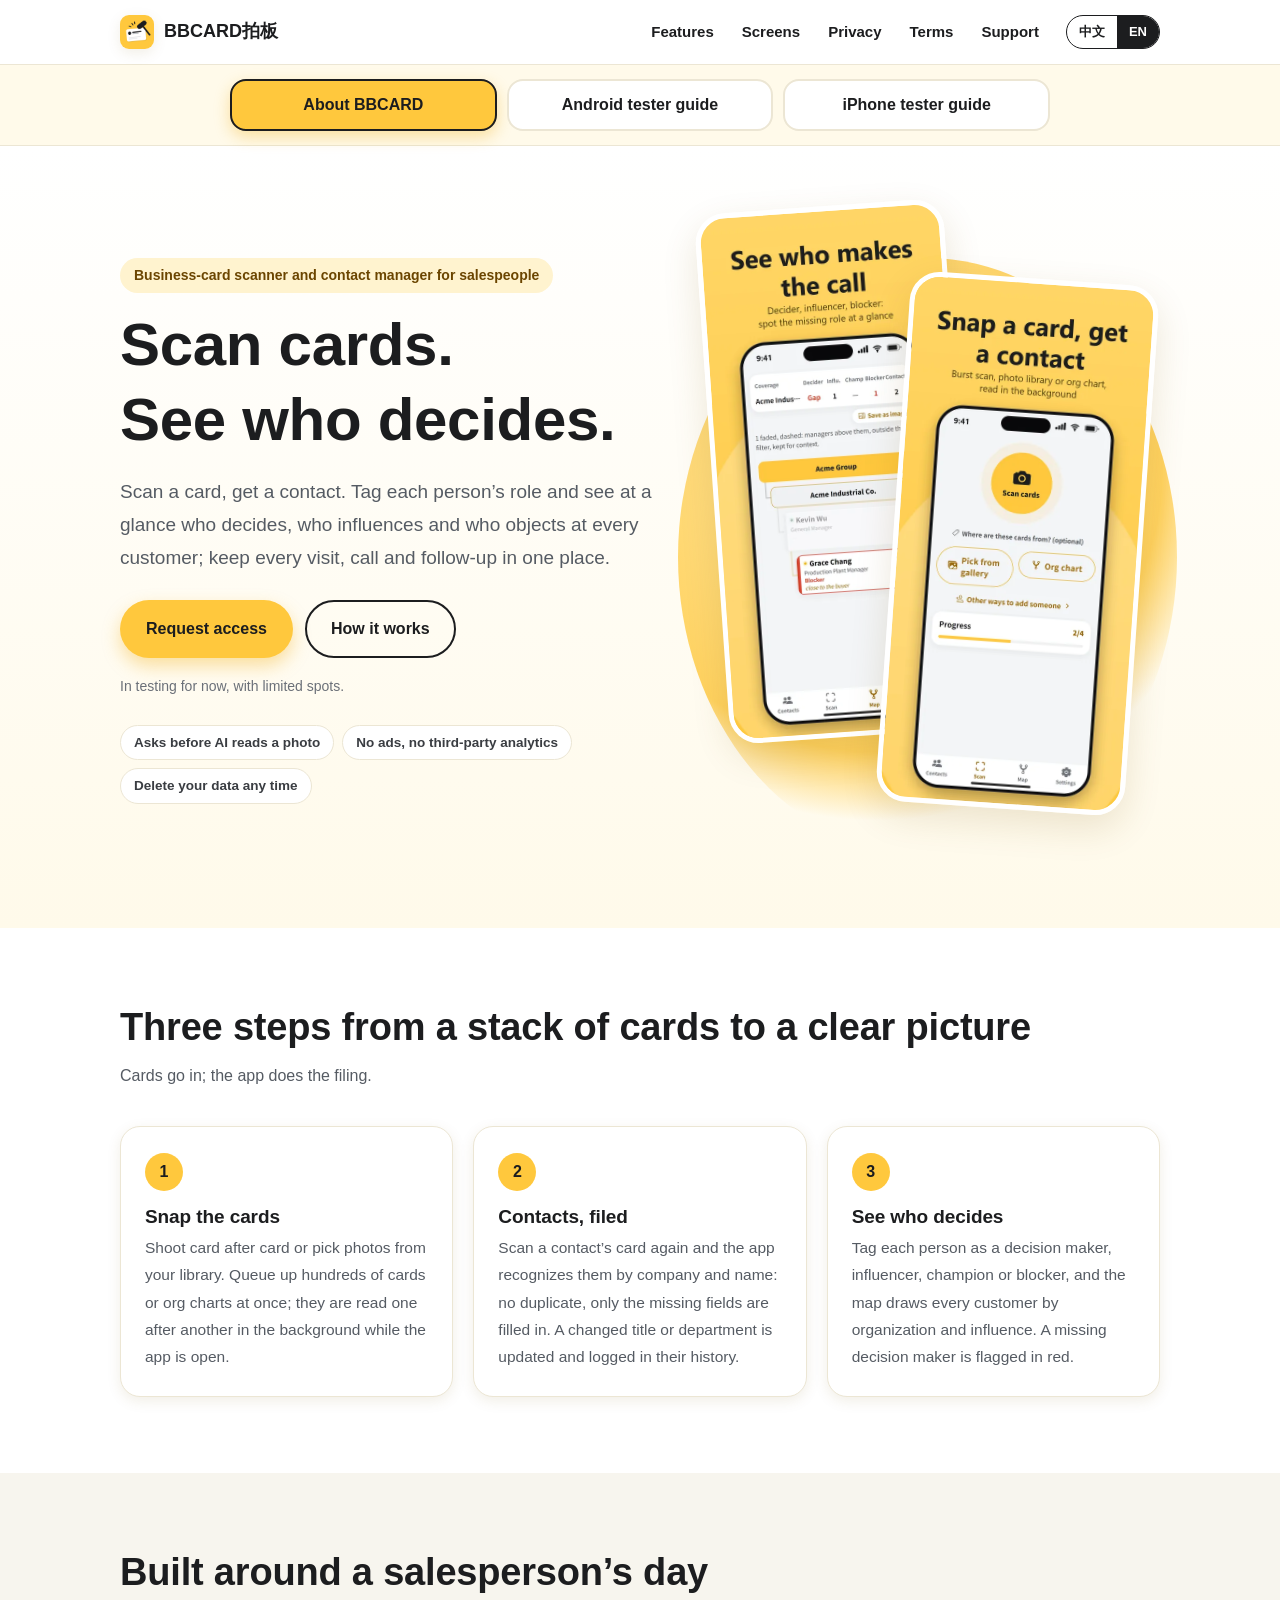
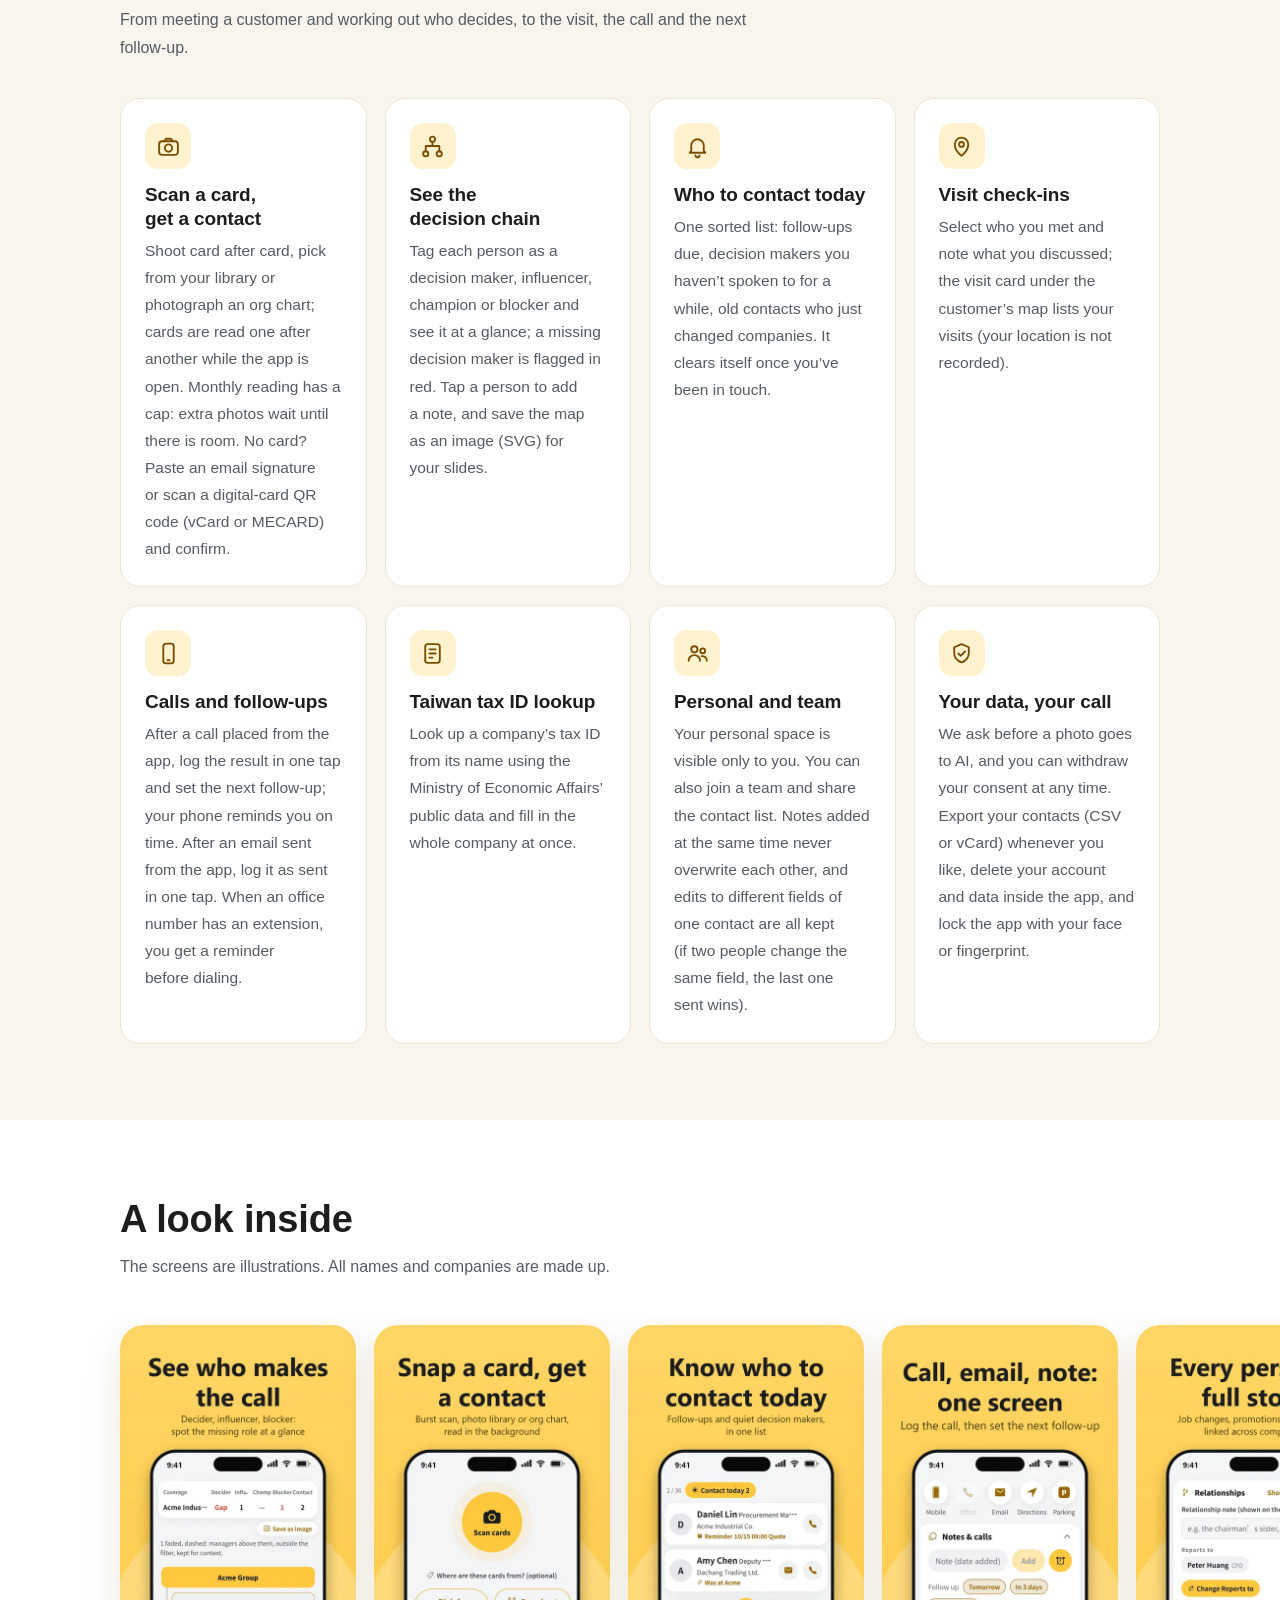
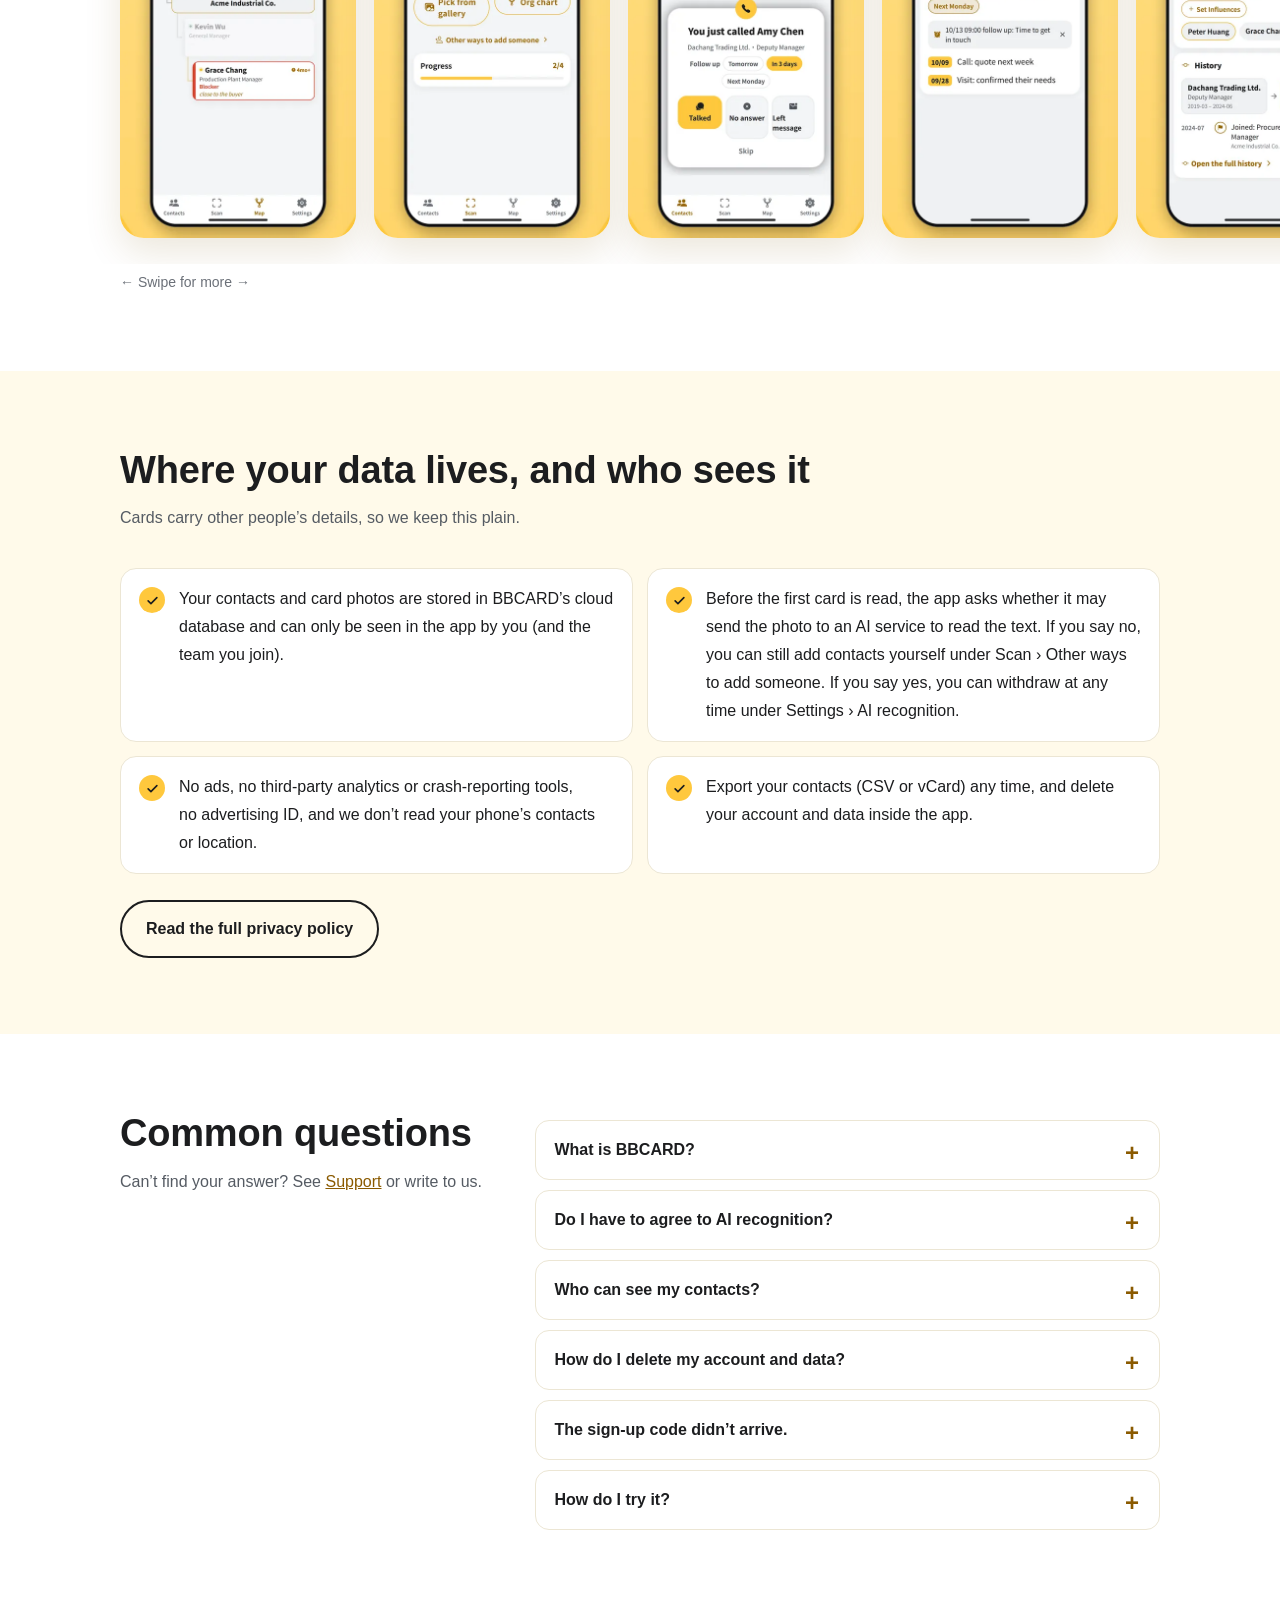
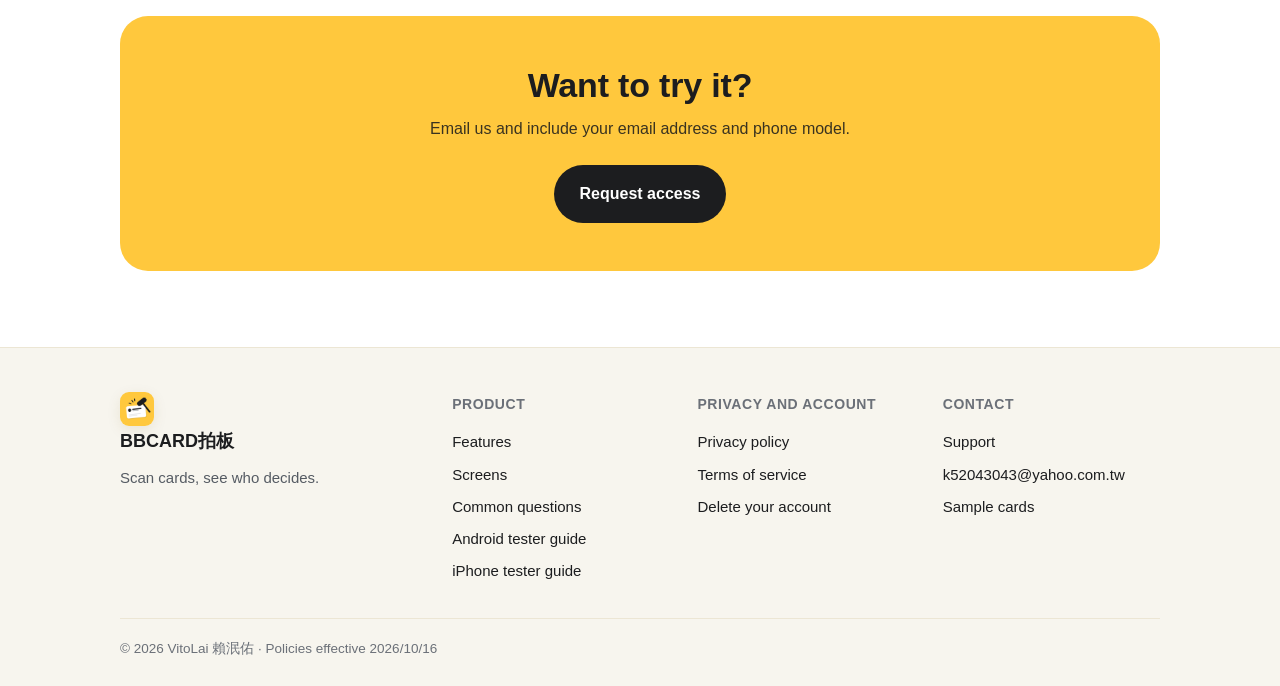
==== commit c9dec2e2: "Home page offers three choices; add the Android and iPhone tester guides The top of the home page no" ====
--- a/index.html
+++ b/index.html
@@ -29,6 +29,7 @@
 <div class="langsw" role="group" aria-label="Language"><button type="button" data-set-lang="zh" aria-pressed="false" lang="zh-Hant">中文</button><button type="button" data-set-lang="en" aria-pressed="false" lang="en">EN</button></div>
 </div></header>
 <main id="main">
+<div class="audience"><div class="wrap"><nav class="aud" aria-label="Choose / 請選擇"><a href="index.html" aria-current="page"><span class="zh" lang="zh-Hant">認識拍板</span><span class="en" lang="en">About BBCARD</span></a><a href="test-android.html"><span class="zh" lang="zh-Hant">測試者 Android 教學</span><span class="en" lang="en">Android tester guide</span></a><a href="test-ios.html"><span class="zh" lang="zh-Hant">測試者 iOS 教學</span><span class="en" lang="en">iPhone tester guide</span></a></nav></div></div>
 <section class="hero"><div class="wrap hero-grid">
 <div>
 <p class="eyebrow"><span class="zh" lang="zh-Hant">給業務的名片與客戶管理 App</span><span class="en" lang="en">Business-card scanner and contact manager for salespeople</span></p>
@@ -84,7 +85,7 @@
 <footer class="site-foot"><div class="wrap">
 <div class="foot">
 <div><a class="brand" href="index.html" style="padding:0"><img src="assets/icon-192.png" width="34" height="34" alt="">BBCARD拍板</a><p><span class="zh" lang="zh-Hant">名片掃描，看懂誰拍板。</span><span class="en" lang="en">Scan cards, see who decides.</span></p></div>
-<div><h4><span class="zh" lang="zh-Hant">產品</span><span class="en" lang="en">Product</span></h4><a href="index.html#features"><span class="zh" lang="zh-Hant">功能</span><span class="en" lang="en">Features</span></a><a href="index.html#screens"><span class="zh" lang="zh-Hant">畫面一覽</span><span class="en" lang="en">Screens</span></a><a href="index.html#faq"><span class="zh" lang="zh-Hant">常見問題</span><span class="en" lang="en">Common questions</span></a></div>
+<div><h4><span class="zh" lang="zh-Hant">產品</span><span class="en" lang="en">Product</span></h4><a href="index.html#features"><span class="zh" lang="zh-Hant">功能</span><span class="en" lang="en">Features</span></a><a href="index.html#screens"><span class="zh" lang="zh-Hant">畫面一覽</span><span class="en" lang="en">Screens</span></a><a href="index.html#faq"><span class="zh" lang="zh-Hant">常見問題</span><span class="en" lang="en">Common questions</span></a><a href="test-android.html"><span class="zh" lang="zh-Hant">測試者 Android 教學</span><span class="en" lang="en">Android tester guide</span></a><a href="test-ios.html"><span class="zh" lang="zh-Hant">測試者 iOS 教學</span><span class="en" lang="en">iPhone tester guide</span></a></div>
 <div><h4><span class="zh" lang="zh-Hant">隱私與帳號</span><span class="en" lang="en">Privacy and account</span></h4><a href="privacy.html"><span class="zh" lang="zh-Hant">隱私權政策</span><span class="en" lang="en">Privacy policy</span></a><a href="terms.html"><span class="zh" lang="zh-Hant">服務條款</span><span class="en" lang="en">Terms of service</span></a><a href="delete-account.html"><span class="zh" lang="zh-Hant">刪除帳號</span><span class="en" lang="en">Delete your account</span></a></div>
 <div><h4><span class="zh" lang="zh-Hant">聯絡</span><span class="en" lang="en">Contact</span></h4><a href="support.html"><span class="zh" lang="zh-Hant">支援</span><span class="en" lang="en">Support</span></a><a href="mailto:k52043043@yahoo.com.tw">k52043043@yahoo.com.tw</a><a href="sample-cards.html"><span class="zh" lang="zh-Hant">範例名片</span><span class="en" lang="en">Sample cards</span></a></div>
 </div>
--- a/assets/site.css
+++ b/assets/site.css
@@ -126,6 +126,35 @@
 .lost h1{font-size:clamp(28px,4.4vw,42px);margin:0 0 10px}
 .lost p{color:var(--sub);margin:0 0 24px}
 
+/* the three-way choice at the top of the home page and the tester guides */
+.audience{background:var(--y-bg);border-bottom:1px solid var(--line)}
+.aud{display:flex;gap:10px;padding:14px 0;max-width:820px;margin:0 auto}
+.aud a{flex:1;display:flex;align-items:center;justify-content:center;text-align:center;min-height:52px;padding:10px 14px;border-radius:16px;background:#fff;border:2px solid var(--line);color:var(--ink);font-weight:800;font-size:16px;line-height:1.3;text-decoration:none;transition:border-color .15s,box-shadow .15s,transform .15s}
+.aud a:hover{border-color:var(--ink);transform:translateY(-1px)}
+.aud a[aria-current="page"]{background:var(--y);border-color:var(--ink);box-shadow:0 6px 16px rgba(240,170,0,.32)}
+@media (max-width:620px){.aud{gap:6px;padding:10px 0}.aud a{font-size:13.5px;padding:8px 6px;border-radius:13px;min-height:50px}}
+
+/* tester guides */
+.guide .lede{font-size:17px;color:var(--sub);margin:2px 0 14px}
+.infobox{display:grid;grid-template-columns:max-content 1fr;gap:8px 18px;background:var(--y-bg);border:1px solid var(--line);border-radius:16px;padding:16px 20px;margin:14px 0 6px}
+.infobox dt{font-weight:800}
+.infobox dd{margin:0;color:#2a2c30}
+@media (max-width:600px){.infobox{grid-template-columns:1fr;gap:2px}.infobox dd{margin-bottom:10px}}
+.guide h3{font-size:17px;margin:24px 0 6px}
+.figs{display:grid;grid-template-columns:repeat(auto-fit,minmax(170px,220px));gap:18px;margin:16px 0 8px;justify-content:start}
+.figs.wide{grid-template-columns:repeat(auto-fit,minmax(220px,340px))}
+@media (max-width:600px){.figs,.figs.wide{grid-template-columns:minmax(0,300px)}}
+.figs figure{margin:0}
+.figs img{width:100%;border-radius:18px;border:1px solid var(--line);box-shadow:var(--shadow-s);background:#fff}
+.figs figcaption{font-size:14.5px;color:var(--sub);margin-top:8px;line-height:1.55}
+.callout{background:var(--y-soft);border-radius:14px;padding:14px 18px;margin:14px 0;color:#4a3a00}
+.doc ol.tests,.tests{list-style:none;padding:0;margin:12px 0;counter-reset:t}
+.tests>li{counter-increment:t;position:relative;padding:14px 16px 12px 62px;background:#fff;border:1px solid var(--line);border-radius:14px;margin:10px 0}
+.tests>li::before{content:counter(t);position:absolute;left:15px;top:13px;width:34px;height:34px;border-radius:50%;background:var(--y);display:grid;place-items:center;font-weight:800}
+.tests p{margin:5px 0}
+.tests .k{display:inline-block;font-size:12.5px;font-weight:700;background:var(--gray);border-radius:999px;padding:1px 10px;margin-right:8px;color:var(--sub)}
+.guide .thanks{margin-top:28px;font-weight:700}
+
 /* footer */
 .site-foot{background:var(--gray);border-top:1px solid var(--line);padding:44px 0 26px;font-size:15px}
 .foot{display:grid;grid-template-columns:1.4fr 1fr 1fr 1fr;gap:28px}
@@ -137,4 +166,4 @@
 .legal-line{margin-top:30px;padding-top:18px;border-top:1px solid var(--line);color:var(--mute);font-size:13.5px}
 @media (max-width:860px){.foot{grid-template-columns:1fr 1fr}.foot>div:first-child{grid-column:1/-1}}
 
-@media print{.site-head,.site-foot,.toc,.skip,.cta-band{display:none!important}.doc{border:0;box-shadow:none;padding:0}.doc-page{background:#fff;padding:0}.doc-grid{display:block}}
+@media print{.site-head,.site-foot,.toc,.skip,.cta-band,.audience{display:none!important}.doc{border:0;box-shadow:none;padding:0}.doc-page{background:#fff;padding:0}.doc-grid{display:block}}
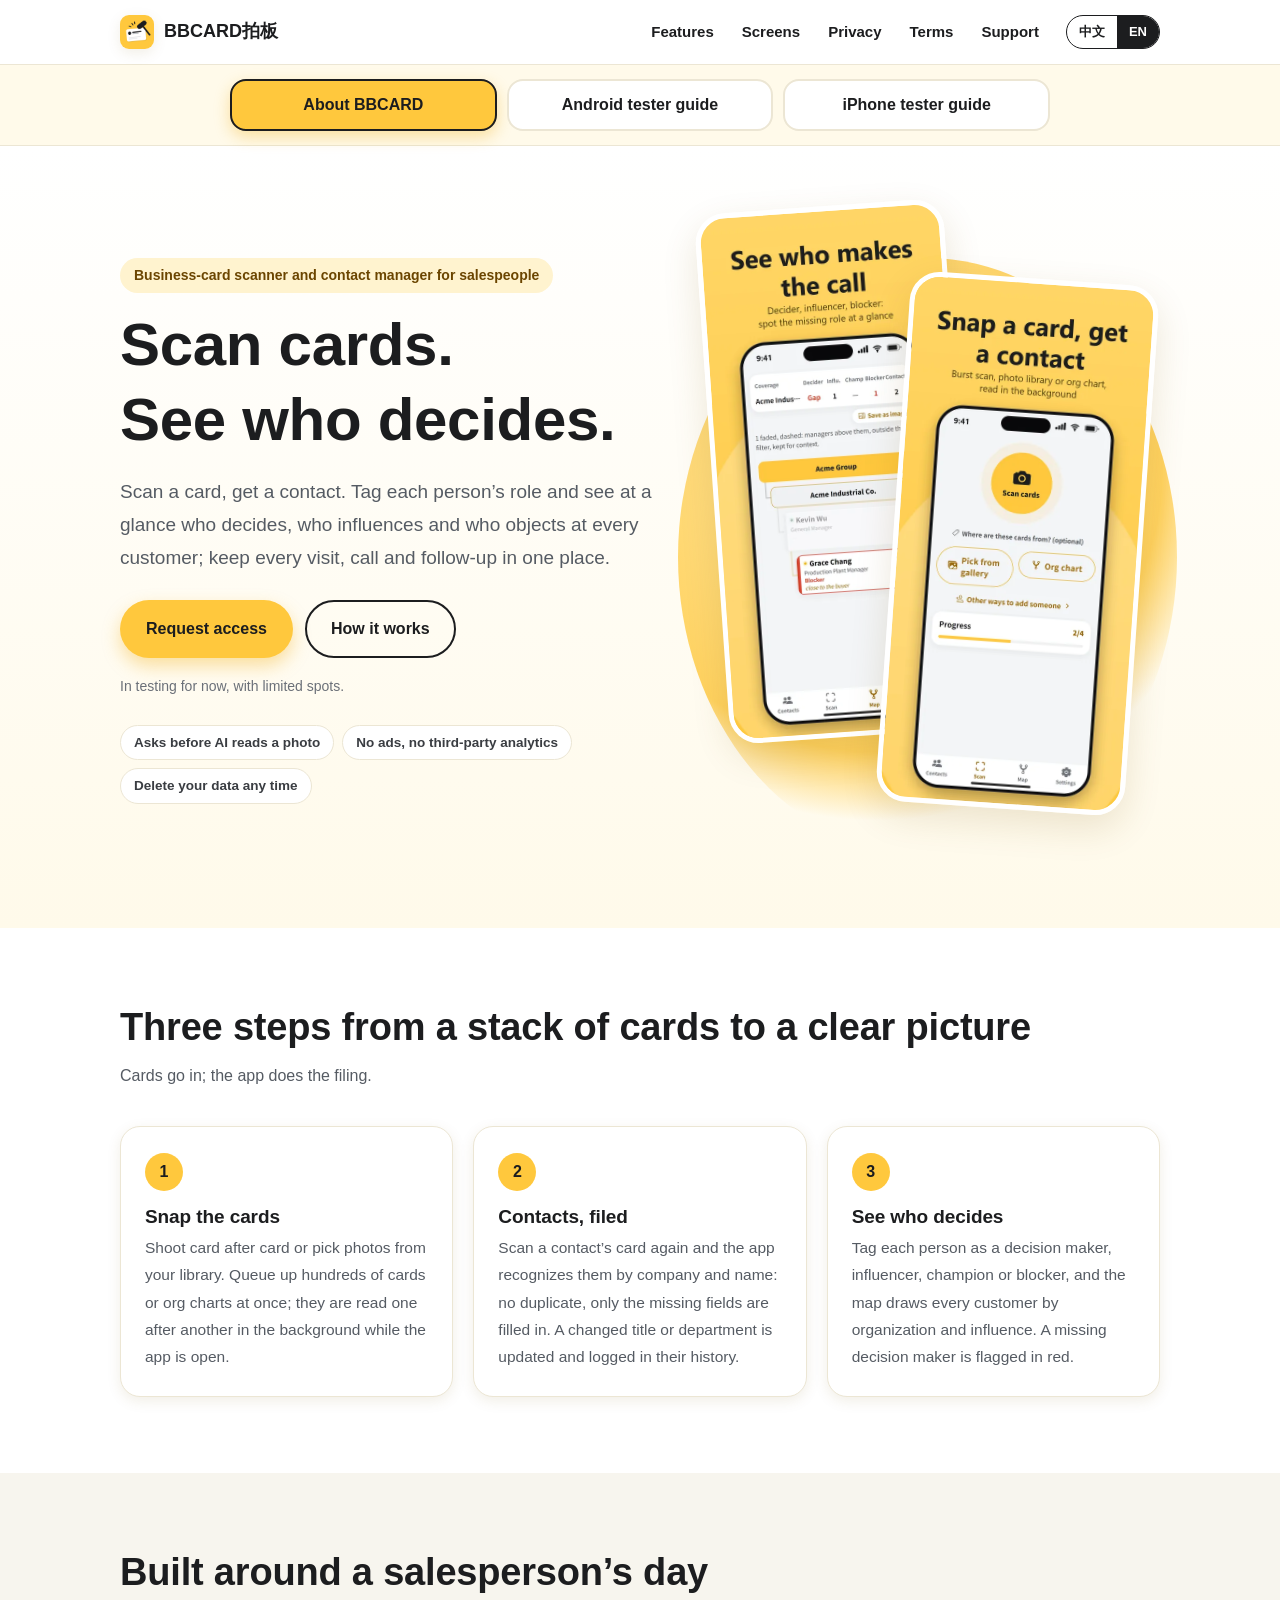
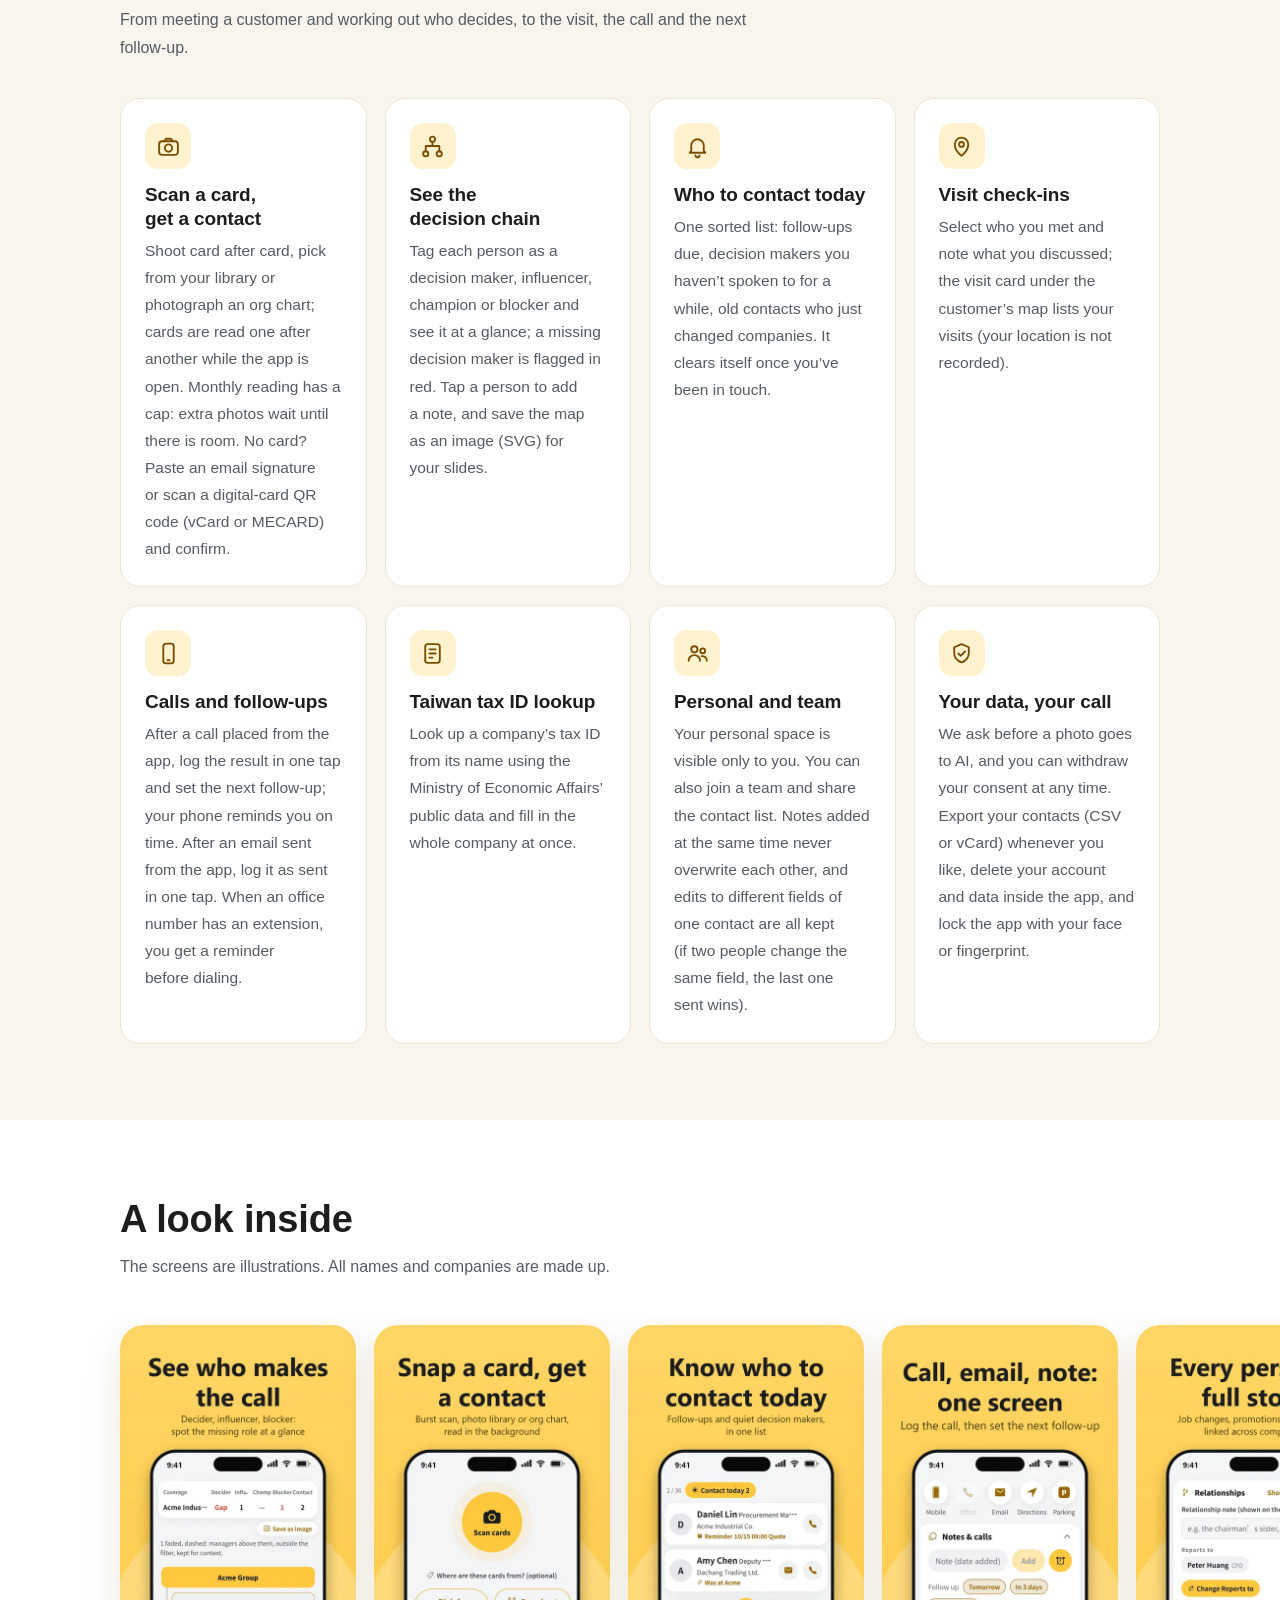
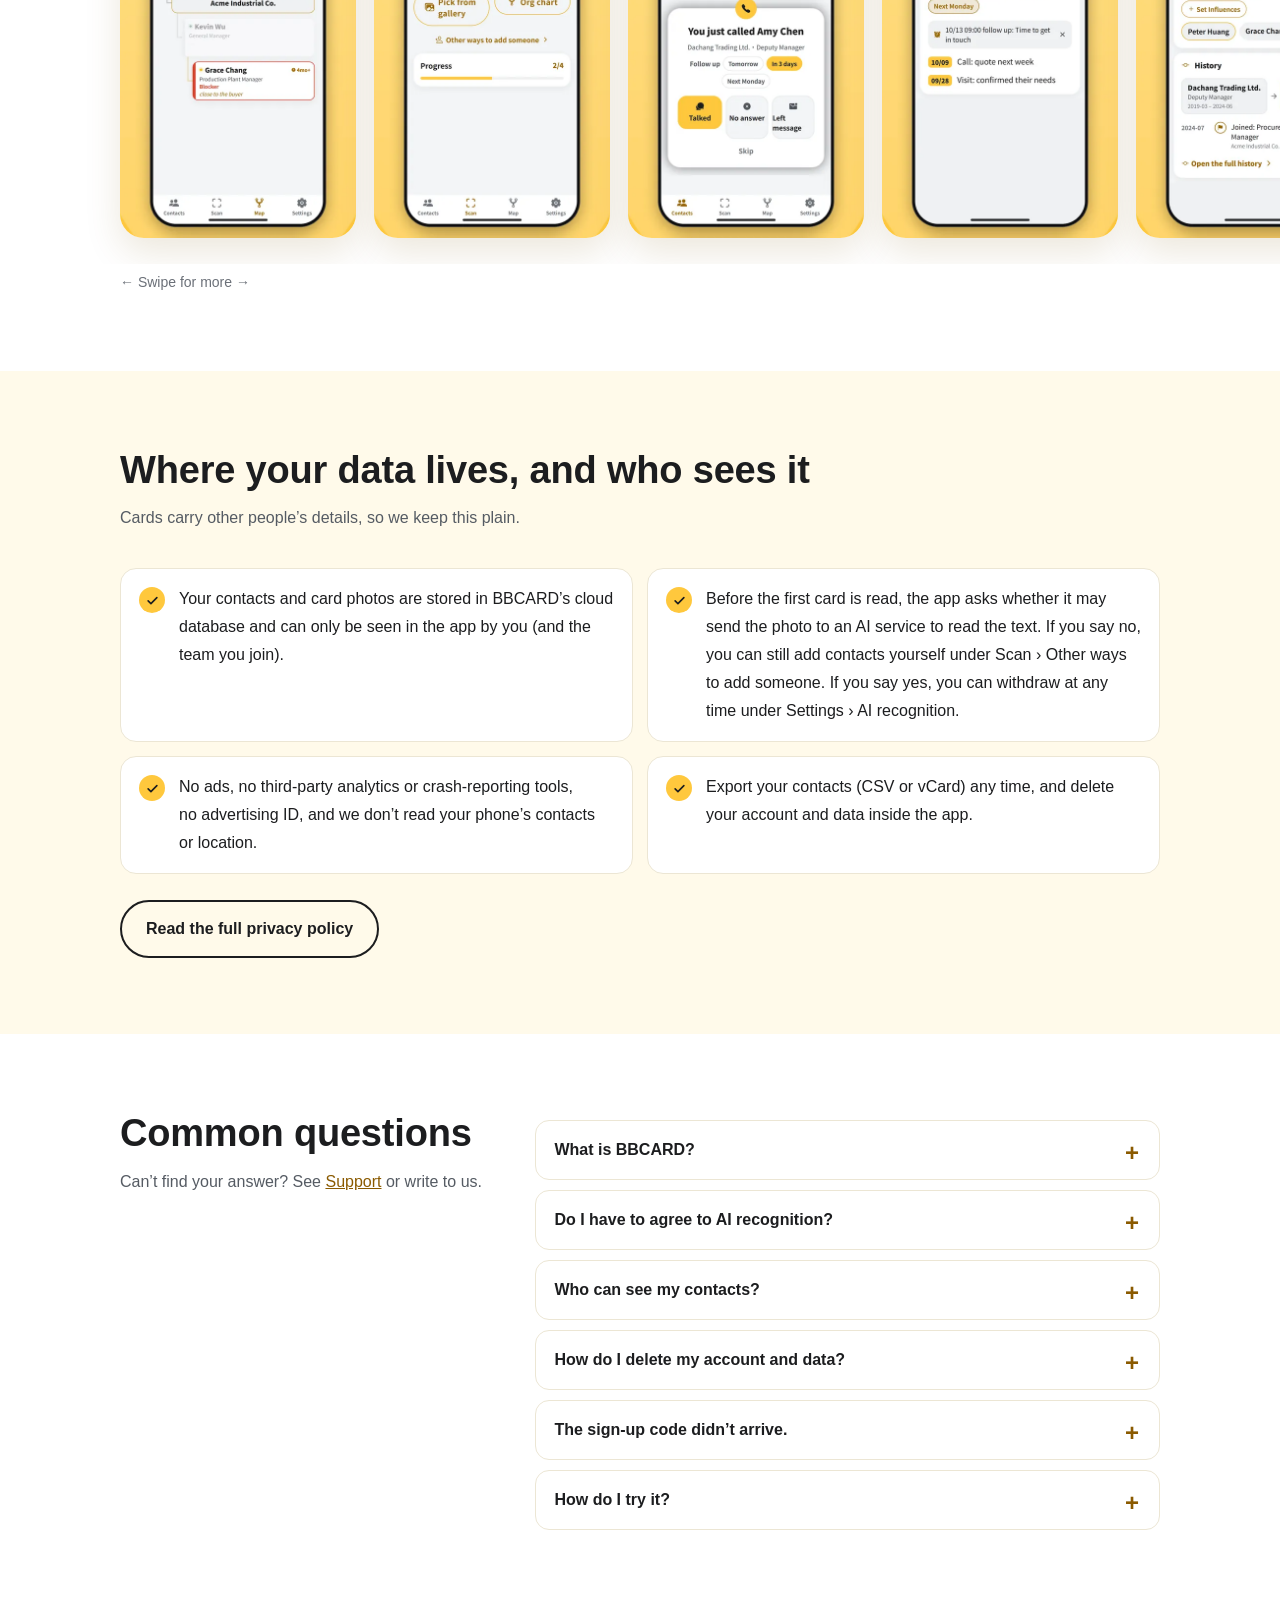
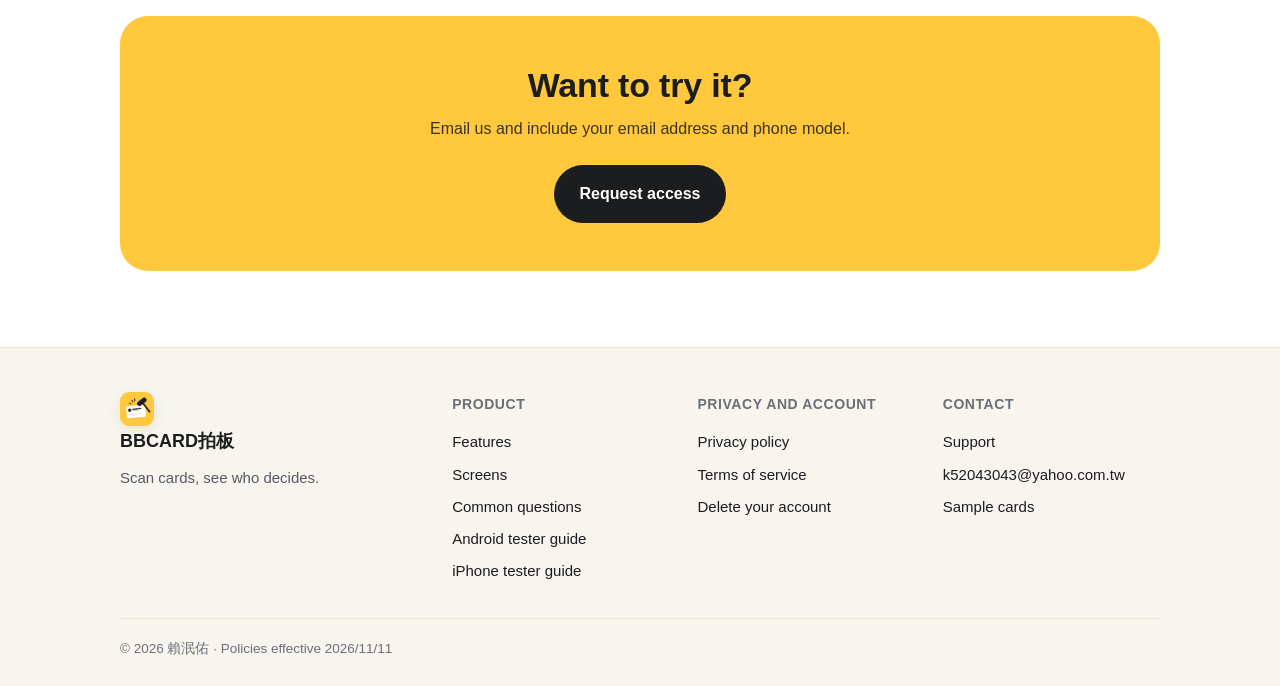
==== commit cec0f6f5: "Free plan is 10 cards a month; developer name; effective date 2026/11/11; TestFlight join link on th" ====
--- a/index.html
+++ b/index.html
@@ -89,7 +89,7 @@
 <div><h4><span class="zh" lang="zh-Hant">隱私與帳號</span><span class="en" lang="en">Privacy and account</span></h4><a href="privacy.html"><span class="zh" lang="zh-Hant">隱私權政策</span><span class="en" lang="en">Privacy policy</span></a><a href="terms.html"><span class="zh" lang="zh-Hant">服務條款</span><span class="en" lang="en">Terms of service</span></a><a href="delete-account.html"><span class="zh" lang="zh-Hant">刪除帳號</span><span class="en" lang="en">Delete your account</span></a></div>
 <div><h4><span class="zh" lang="zh-Hant">聯絡</span><span class="en" lang="en">Contact</span></h4><a href="support.html"><span class="zh" lang="zh-Hant">支援</span><span class="en" lang="en">Support</span></a><a href="mailto:k52043043@yahoo.com.tw">k52043043@yahoo.com.tw</a><a href="sample-cards.html"><span class="zh" lang="zh-Hant">範例名片</span><span class="en" lang="en">Sample cards</span></a></div>
 </div>
-<div class="legal-line">© 2026 VitoLai 賴泯佑 · <span class="zh" lang="zh-Hant">政策生效日期</span><span class="en" lang="en">Policies effective</span> 2026/10/16</div>
+<div class="legal-line">© 2026 賴泯佑 · <span class="zh" lang="zh-Hant">政策生效日期</span><span class="en" lang="en">Policies effective</span> 2026/11/11</div>
 </div></footer>
 </body>
 </html>
--- a/assets/site.css
+++ b/assets/site.css
@@ -154,6 +154,8 @@
 .tests p{margin:5px 0}
 .tests .k{display:inline-block;font-size:12.5px;font-weight:700;background:var(--gray);border-radius:999px;padding:1px 10px;margin-right:8px;color:var(--sub)}
 .guide .thanks{margin-top:28px;font-weight:700}
+.joinrow{display:flex;flex-wrap:wrap;gap:10px 16px;align-items:center;margin:16px 0 4px}
+.joinrow .hint{margin:0;flex:1 1 240px}
 
 /* footer */
 .site-foot{background:var(--gray);border-top:1px solid var(--line);padding:44px 0 26px;font-size:15px}
